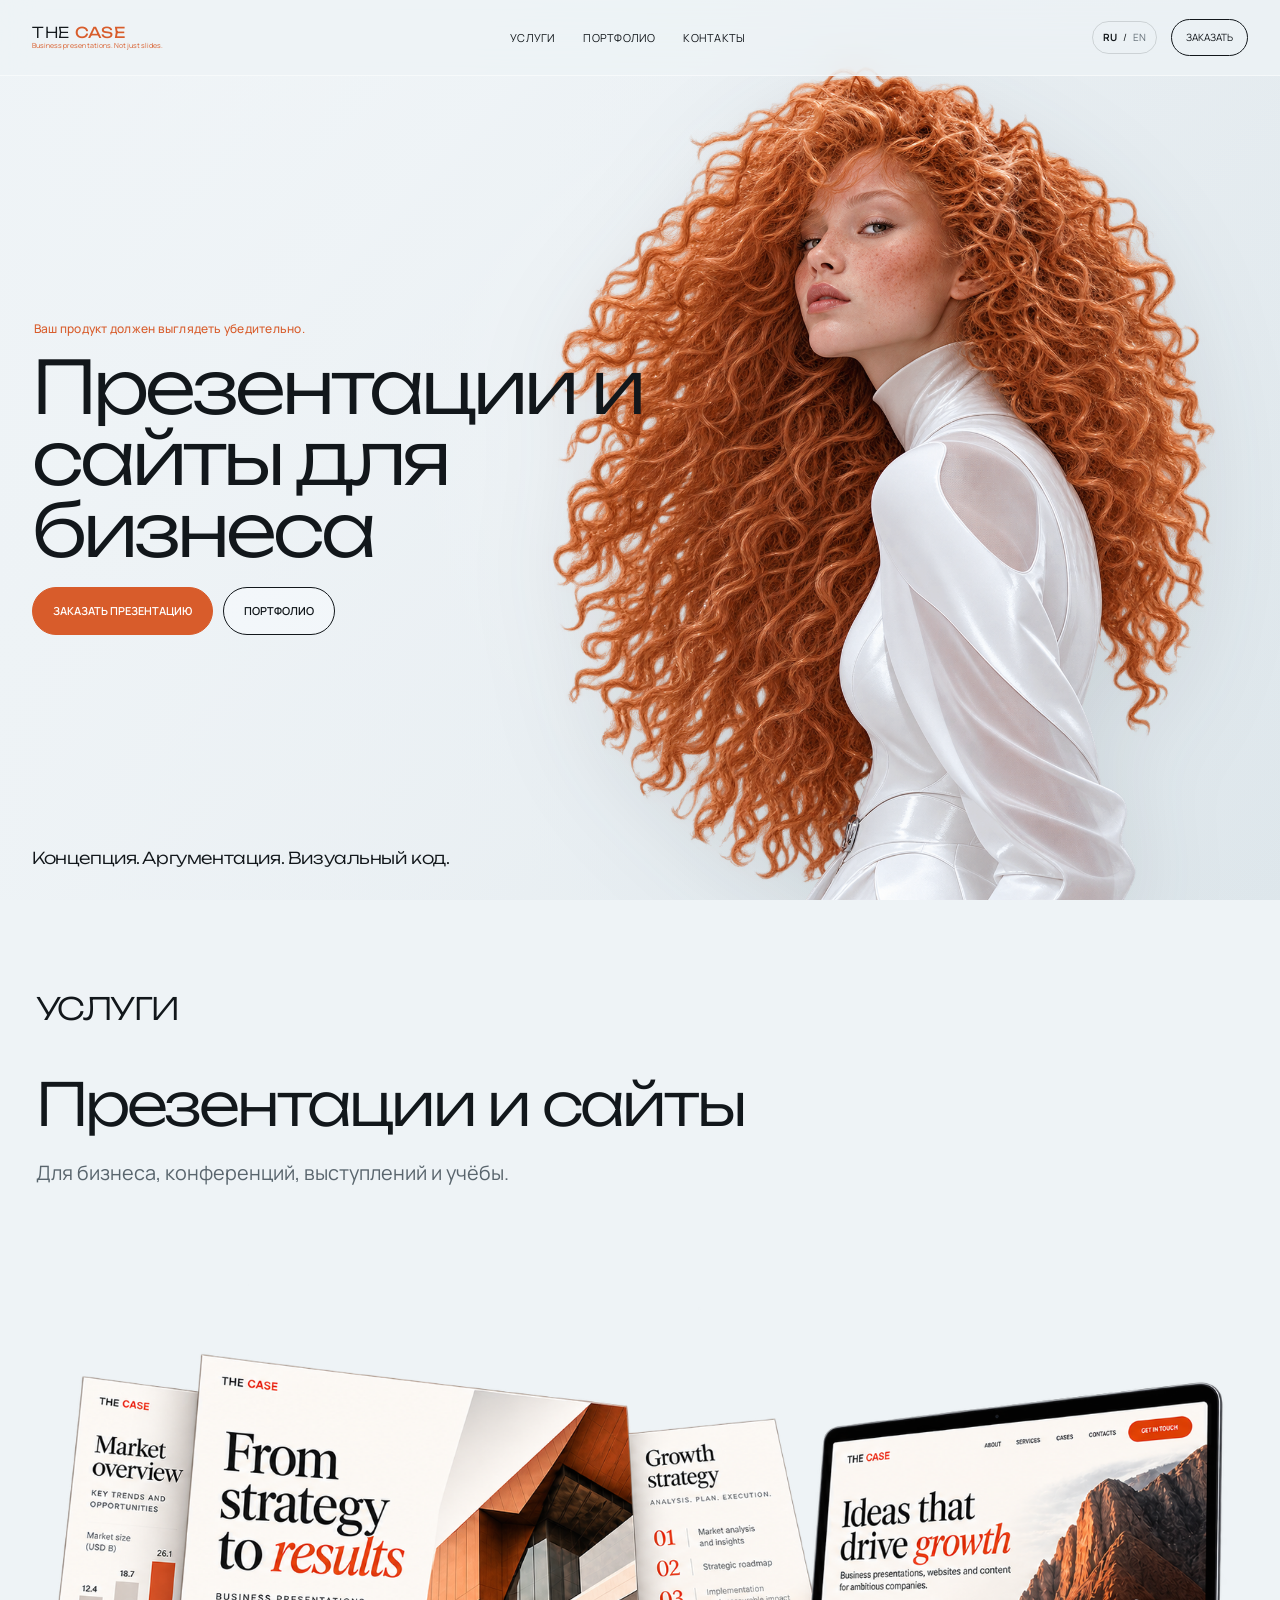
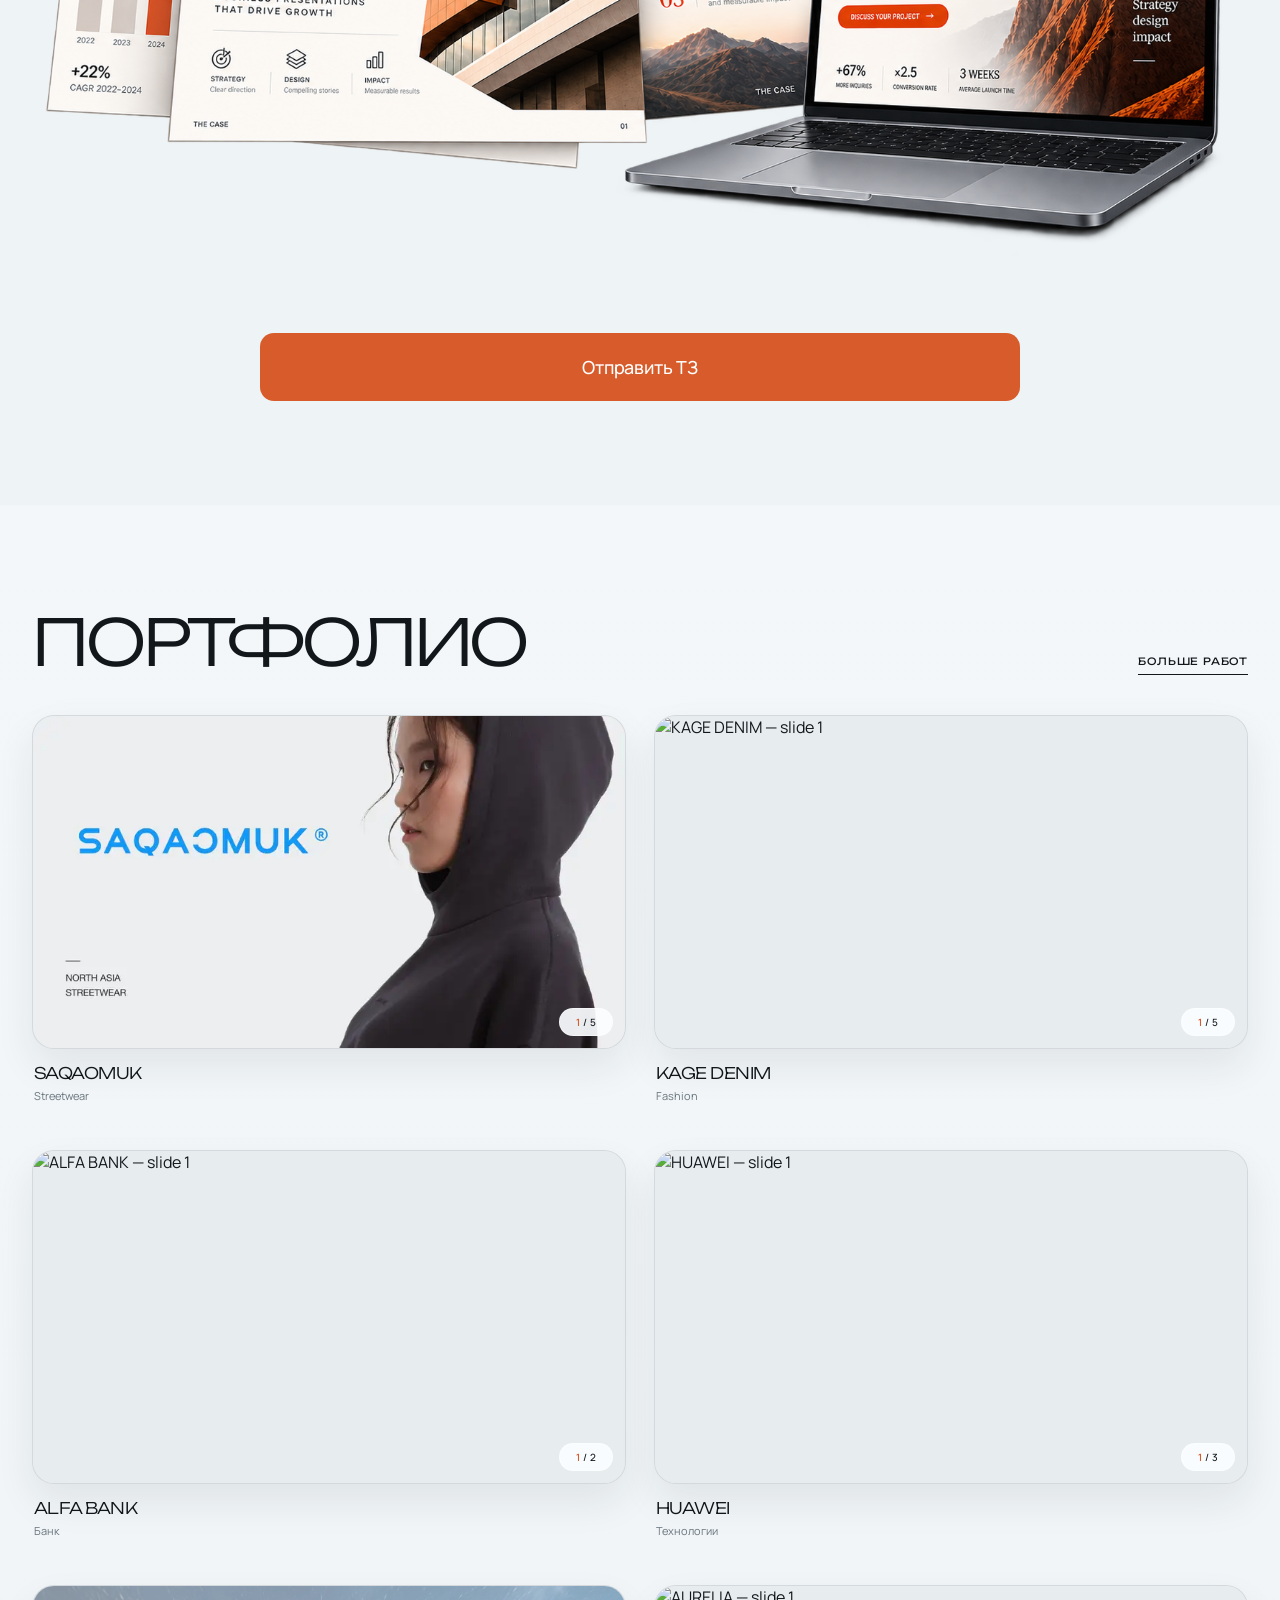
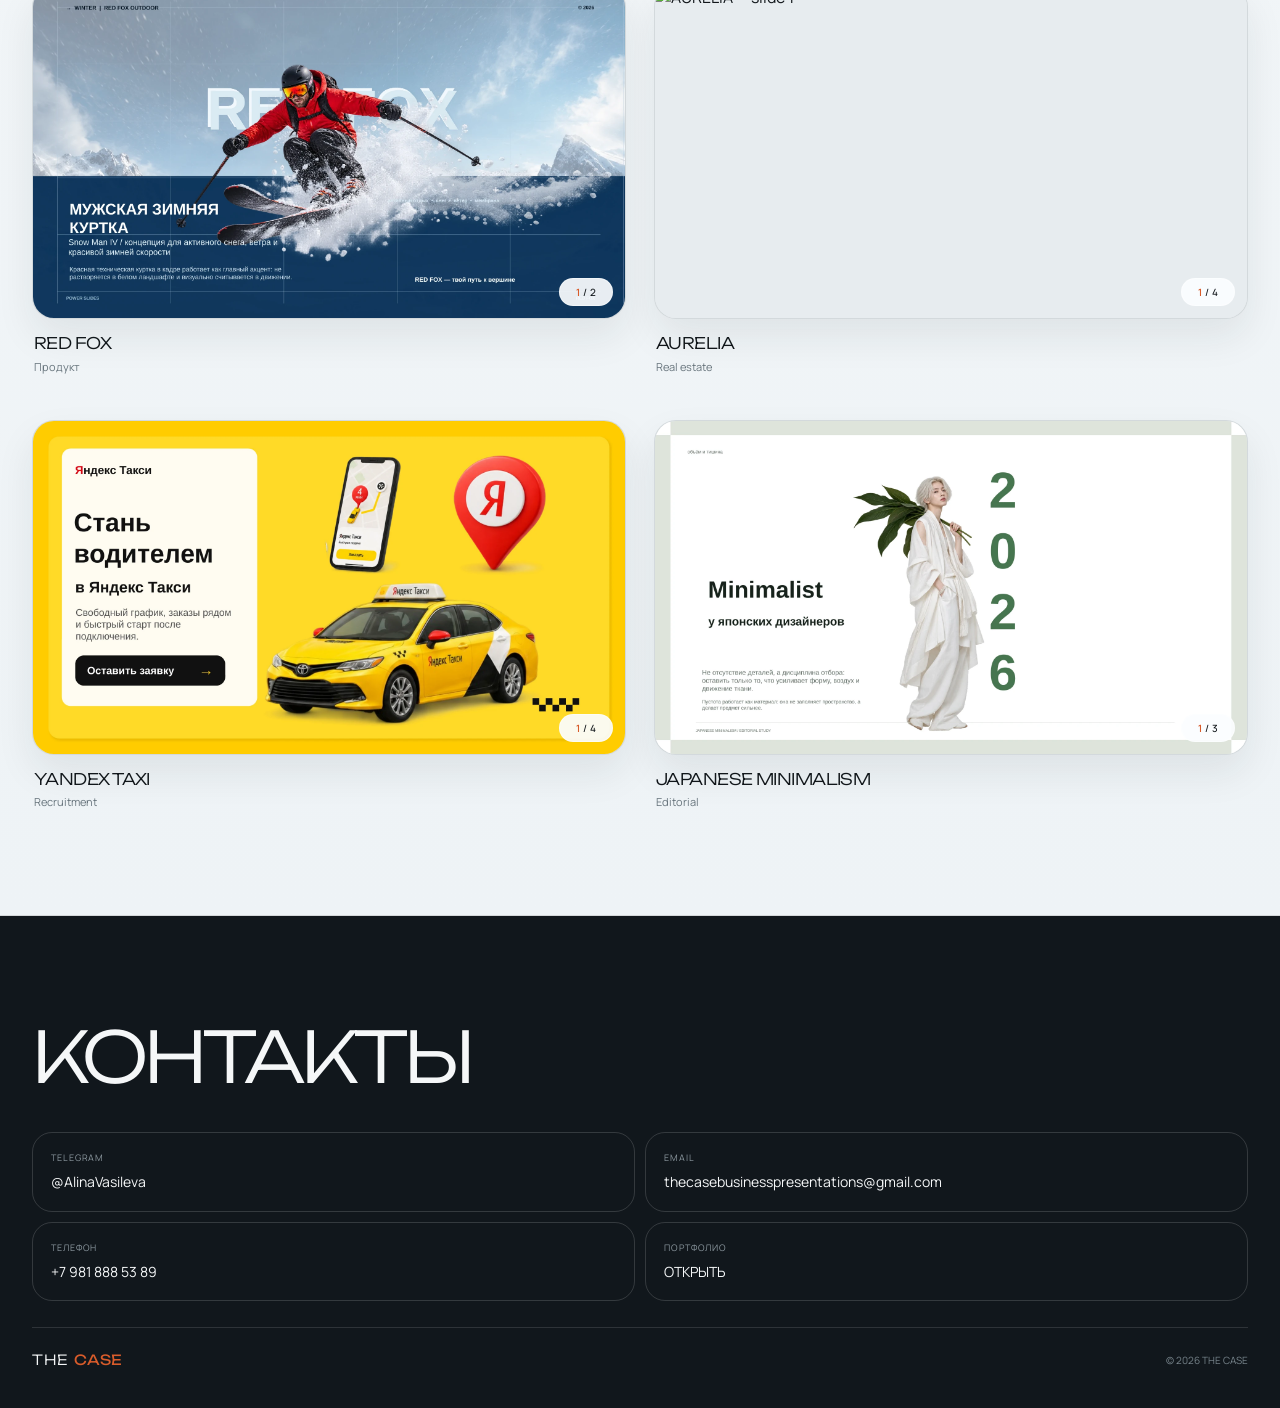
==== index.html @ e234a682 "Remove price from services block" ====
<!DOCTYPE html>

<html lang="ru">
<head>
<meta charset="utf-8"/>
<meta content="width=device-width,initial-scale=1,viewport-fit=cover" name="viewport"/>
<title>THE CASE — презентации для бизнеса</title>
<meta content="THE CASE создаёт бизнес-презентации: структура, текст, визуальная система и готовый PPTX/PDF." name="description"/>
<meta content="#eef3f6" name="theme-color"/>
<meta content="THE CASE" property="og:title"/>
<meta content="Business presentations. Not just slides." property="og:description"/>
<meta content="website" property="og:type"/>
<link href="assets/favicon.svg" rel="icon" type="image/svg+xml"/>
<link href="https://fonts.googleapis.com" rel="preconnect"/>
<link crossorigin="" href="https://fonts.gstatic.com" rel="preconnect"/>
<link href="https://fonts.googleapis.com/css2?family=Manrope:wght@300;400;500;600&amp;family=Unbounded:wght@300;400;500&amp;display=swap" rel="stylesheet"/>
<link href="thecase-v3.css?v=20260904-1" rel="stylesheet"/>
</head>
<body>
<header class="site-head">
<div class="shell head-inner">
<a aria-label="THE CASE" class="brand" href="#top">
<span class="brand-word"><span>THE</span> <b>CASE</b></span>
<span class="brand-tagline">Business presentations. Not just slides.</span>
</a>
<nav aria-label="Main navigation" class="nav">
<a data-en="SERVICES" data-ru="УСЛУГИ" href="#services">УСЛУГИ</a>
<a data-en="PORTFOLIO" data-ru="ПОРТФОЛИО" href="https://drive.google.com/drive/folders/1e7F1UzYrb0wCvmVzVuNK_htp1Kd5JHQf" rel="noopener" target="_blank">ПОРТФОЛИО</a>
<a data-en="CONTACTS" data-ru="КОНТАКТЫ" href="#contact">КОНТАКТЫ</a>
</nav>
<div class="head-actions">
<div aria-label="Language" class="lang-switch" role="group">
<button class="lang-btn is-active" data-lang="ru" type="button">RU</button>
<span>/</span>
<button class="lang-btn" data-lang="en" type="button">EN</button>
</div>
<a class="head-cta" data-en="START" data-ru="ОБСУДИТЬ" href="https://t.me/AlinaVasileva" rel="noopener" target="_blank">ОБСУДИТЬ</a>
</div>
</div>
</header>
<main id="top">
<section class="hero">
<div aria-hidden="true" class="hero-glow"></div>
<img alt="THE CASE" class="hero-character" fetchpriority="high" loading="eager" src="assets/hero-character-hd.png"/>
<div class="shell hero-shell">
<div class="hero-copy">
<h1>
<span class="hero-accent" data-en="Your product should look compelling." data-ru="Ваш продукт должен выглядеть убедительно.">Ваш продукт должен выглядеть убедительно.</span>
<span class="hero-title" data-en="THE CASE" data-ru="Презентации для бизнеса">Презентации для бизнеса</span>
<span class="hero-subtitle" data-en="Business. Not just slides." data-ru="инструмент, который продаёт">инструмент, который продаёт</span>
</h1>
<div class="hero-actions">
<a class="button primary" data-en="START A PROJECT" data-ru="ОБСУДИТЬ ПРОЕКТ" href="https://t.me/AlinaVasileva" rel="noopener" target="_blank">ОБСУДИТЬ ПРОЕКТ</a>
<a class="button ghost" data-en="PORTFOLIO" data-ru="ПОРТФОЛИО" href="https://drive.google.com/drive/folders/1e7F1UzYrb0wCvmVzVuNK_htp1Kd5JHQf" rel="noopener" target="_blank">ПОРТФОЛИО</a>
</div>
</div>
<div aria-label="Approach" class="hero-facts">
<div><strong data-en="STRUCTURE" data-ru="СТРУКТУРА">СТРУКТУРА</strong><small data-en="logic and meaning" data-ru="логика и смысл">логика и смысл</small></div>
<div><strong data-en="DESIGN" data-ru="ДИЗАЙН">ДИЗАЙН</strong><small data-en="visual language" data-ru="визуальный язык">визуальный язык</small></div>
<div><strong data-en="OUTPUT" data-ru="РЕЗУЛЬТАТ">РЕЗУЛЬТАТ</strong><small data-en="PPTX + PDF" data-ru="PPTX + PDF">PPTX + PDF</small></div>
</div>
</div>
</section>
<section class="section services" id="services">
<div class="shell">
<div class="services-master">
<h2 class="services-master-title" data-en="SERVICES" data-ru="УСЛУГИ">УСЛУГИ</h2>
<h3 class="services-master-subhead" data-en="Presentations and websites" data-ru="Презентации и сайты">Презентации и сайты</h3>
<p class="services-master-copy" data-en="For business, conferences, talks and study." data-ru="Для бизнеса, конференций, выступлений и учёбы.">Для бизнеса, конференций, выступлений и учёбы.</p>
<figure class="services-master-visual">
<img src="assets/service-combo-premium-final.png?v=20260910-services-approved" alt="THE CASE — презентации и сайты" loading="eager" decoding="async"/>
</figure>
<a class="services-master-cta" href="#brief-form" role="button" aria-haspopup="dialog" data-en="Send brief" data-ru="Отправить ТЗ">Отправить ТЗ</a>
</div>
</div>
</section>
<section class="section work" id="work">
<div class="shell">
<div class="section-head work-head">
<div>
<h2 data-en="SELECTED WORK" data-ru="ПРИМЕРЫ ПРЕЗЕНТАЦИЙ">ПРИМЕРЫ ПРЕЗЕНТАЦИЙ</h2>
</div>
<a class="portfolio-link" href="https://drive.google.com/drive/folders/1e7F1UzYrb0wCvmVzVuNK_htp1Kd5JHQf" rel="noopener" target="_blank"><span data-en="FULL PORTFOLIO" data-ru="ВСЁ ПОРТФОЛИО">ВСЁ ПОРТФОЛИО</span></a>
</div>
<div class="cases-grid portfolio-eight">
<article class="portfolio-card-pending" data-title="SAQAOMUK" data-order="1"><div class="case-viewport portfolio-light-viewport" aria-label="SAQAOMUK"></div><div class="case-meta"><div><h3>SAQAOMUK</h3><p data-ru="Streetwear" data-en="Streetwear">Streetwear</p></div></div></article>
<article class="portfolio-card-pending" data-title="KAGE DENIM" data-order="2"><div class="case-viewport portfolio-light-viewport" aria-label="KAGE DENIM"></div><div class="case-meta"><div><h3>KAGE DENIM</h3><p data-ru="Fashion" data-en="Fashion">Fashion</p></div></div></article>
<article class="portfolio-card-pending" data-title="ALFA BANK" data-order="3"><div class="case-viewport portfolio-light-viewport" aria-label="ALFA BANK"></div><div class="case-meta"><div><h3>ALFA BANK</h3><p data-ru="Банк" data-en="Banking">Банк</p></div></div></article>
<article class="portfolio-card-pending" data-title="HUAWEI" data-order="4"><div class="case-viewport portfolio-light-viewport" aria-label="HUAWEI"></div><div class="case-meta"><div><h3>HUAWEI</h3><p data-ru="Технологии" data-en="Technology">Технологии</p></div></div></article>
<article class="portfolio-card-pending" data-title="RED FOX" data-order="5"><div class="case-viewport portfolio-light-viewport" aria-label="RED FOX"></div><div class="case-meta"><div><h3>RED FOX</h3><p data-ru="Продукт" data-en="Product">Продукт</p></div></div></article>
<article class="portfolio-card-pending" data-title="AURELIA" data-order="6"><div class="case-viewport portfolio-light-viewport" aria-label="AURELIA"></div><div class="case-meta"><div><h3>AURELIA</h3><p data-ru="Real estate" data-en="Real estate">Real estate</p></div></div></article>
<article class="portfolio-card-pending" data-title="YANDEX TAXI" data-order="7"><div class="case-viewport portfolio-light-viewport" aria-label="YANDEX TAXI"></div><div class="case-meta"><div><h3>YANDEX TAXI</h3><p data-ru="Recruitment" data-en="Recruitment">Recruitment</p></div></div></article>
<article class="portfolio-card-pending" data-title="JAPANESE MINIMALISM" data-order="8"><div class="case-viewport portfolio-light-viewport" aria-label="JAPANESE MINIMALISM"></div><div class="case-meta"><div><h3>JAPANESE MINIMALISM</h3><p data-ru="Editorial" data-en="Editorial">Editorial</p></div></div></article>
</div>
</div>
</section>
</main>
<section class="contact" id="contact">
<div class="shell contact-shell">
<div class="contact-main">
<h2><span data-en="NEED A PRESENTATION?" data-ru="НУЖНА ПРЕЗЕНТАЦИЯ?">НУЖНА ПРЕЗЕНТАЦИЯ?</span><br/><span data-en="LET’S TALK." data-ru="ОБСУДИМ.">ОБСУДИМ.</span></h2>
<p class="contact-copy" data-en="Share the task — I’ll build the structure, copy and visual system around the business goal." data-ru="Расскажите задачу — соберу структуру, текст и визуальную систему под бизнес-цель.">Расскажите задачу — соберу структуру, текст и визуальную систему под бизнес-цель.</p>
<div class="contact-links">
<a href="https://t.me/AlinaVasileva" rel="noopener" target="_blank"><span>TELEGRAM</span><b>@AlinaVasileva</b></a>
<a href="mailto:thecasebusinesspresentations@gmail.com"><span>EMAIL</span><b>thecasebusinesspresentations@gmail.com</b></a>
<a href="tel:+79818885389"><span data-en="PHONE" data-ru="ТЕЛЕФОН">ТЕЛЕФОН</span><b>+7 981 888 53 89</b></a>
<a href="https://drive.google.com/drive/folders/1e7F1UzYrb0wCvmVzVuNK_htp1Kd5JHQf" rel="noopener" target="_blank"><span data-en="PORTFOLIO" data-ru="ПОРТФОЛИО">ПОРТФОЛИО</span><b data-en="OPEN" data-ru="ОТКРЫТЬ">ОТКРЫТЬ</b></a>
</div>
</div>
<div class="footer-row">
<span class="footer-brand"><span>THE</span> <b>CASE</b></span>
<span>© 2026 THE CASE</span>
</div>
</div>
</section>
<script src="aurelia-portfolio.js?v=20260926-saqa-first-kage-five"></script>
<script src="thecase.js?v=20260929-no-price"></script>
</body>
</html>
---- thecase-v3.css ----
:root{
  --ice:#eef3f6;--white:#fbfdff;--ink:#12171b;--muted:#657079;--line:rgba(18,23,27,.14);
  --orange:#d85c2b;--graphite:#11171c;--u:'Unbounded',Arial,sans-serif;--m:'Manrope',Arial,sans-serif;
}
*{box-sizing:border-box}
html{scroll-behavior:smooth;scroll-padding-top:84px}
body{margin:0;overflow-x:clip;background:var(--ice);color:var(--ink);font-family:var(--m);line-height:1.45}
a{color:inherit;text-decoration:none}button{font:inherit}img{display:block;max-width:100%}
.shell{width:min(1320px,calc(100% - 64px));margin:auto}
.site-head{height:76px;position:fixed;z-index:100;top:0;left:0;right:0;background:rgba(238,243,246,.72);border-bottom:1px solid rgba(255,255,255,.48);backdrop-filter:blur(18px)}
.head-inner{height:100%;display:flex;align-items:center;justify-content:space-between;gap:26px}
.brand{display:flex;align-items:center;gap:12px;min-width:max-content}.brand-mark{width:42px;height:42px}.brand-word{font-family:var(--u);font-size:13px;font-weight:300;letter-spacing:.045em}.brand-word b{color:var(--orange);font-weight:400}
.nav{display:flex;gap:28px;align-items:center;font-size:11px;letter-spacing:.02em}.nav a{position:relative}.nav a:after{content:"";position:absolute;left:0;right:100%;bottom:-5px;height:1px;background:var(--orange);transition:right .18s ease}.nav a:hover:after{right:0}
.head-actions{display:flex;align-items:center;gap:14px}.lang-switch{display:flex;align-items:center;gap:6px;border:1px solid var(--line);border-radius:999px;padding:8px 10px;font-size:10px}.lang-btn{border:0;background:none;padding:0;color:var(--muted);cursor:pointer}.lang-btn.is-active{color:var(--ink);font-weight:700}.head-cta{font-size:10px;border:1px solid var(--ink);border-radius:999px;padding:10px 14px}
.hero{height:100svh;min-height:820px;position:relative;overflow:hidden;background:linear-gradient(135deg,#f8fbfd 0%,#e8eef2 45%,#dde6eb 100%)}
.hero:after{content:"";position:absolute;z-index:1;inset:0;background:linear-gradient(90deg,rgba(238,243,246,.92) 0%,rgba(238,243,246,.50) 41%,rgba(238,243,246,.03) 72%)}
.hero-glow{position:absolute;z-index:1;width:760px;height:760px;border-radius:50%;right:9vw;top:9vh;background:radial-gradient(circle,rgba(255,255,255,.72),rgba(255,255,255,0) 68%)}
.hero-character{position:absolute;z-index:2;right:5vw;bottom:0;height:min(93vh,950px);width:auto;max-width:none;object-fit:contain;object-position:right bottom;filter:drop-shadow(0 28px 50px rgba(32,44,52,.12));pointer-events:none}
.hero-shell{height:100%;position:relative;z-index:4;display:flex;align-items:center}
.hero-copy{width:min(720px,54vw);padding-top:56px}.eyebrow,.section-kicker{font-family:var(--u);font-size:9px;letter-spacing:.20em;text-transform:uppercase;color:#53616a;margin:0 0 22px}
.hero h1{margin:0;display:flex;flex-direction:column;align-items:flex-start}.hero-title{font-family:var(--u);font-size:clamp(64px,8vw,118px);font-weight:300;letter-spacing:-.065em;line-height:.94}.hero-subtitle{margin-top:24px;font-family:var(--u);font-size:clamp(21px,2.5vw,36px);font-weight:300;letter-spacing:-.04em;line-height:1.12}.hero-accent{margin-top:8px;color:var(--orange);font-size:17px;letter-spacing:.01em}
.hero-lead{max-width:500px;margin:25px 0 0;color:#3c4851;font-size:16px}.hero-actions{display:flex;gap:10px;margin-top:31px}.button{min-height:48px;border-radius:999px;border:1px solid var(--ink);padding:0 20px;display:inline-flex;align-items:center;justify-content:center;font-size:11px;font-weight:600}.button.primary{background:var(--orange);border-color:var(--orange);color:white}.button.ghost{background:rgba(251,253,255,.42)}
.hero-facts{position:absolute;left:0;bottom:28px;display:grid;grid-template-columns:repeat(3,190px);border-top:1px solid var(--line);padding-top:15px}.hero-facts div{padding-right:22px;margin-right:22px;border-right:1px solid var(--line)}.hero-facts div:last-child{border:0}.hero-facts strong{font-family:var(--u);font-size:10px;font-weight:400}.hero-facts small{display:block;margin-top:4px;color:var(--muted);font-size:10px}
.section{padding:105px 0;border-bottom:1px solid var(--line)}.section-head{display:flex;justify-content:space-between;align-items:end;gap:40px;margin-bottom:44px}.section-head h2{font-family:var(--u);font-size:clamp(39px,5vw,70px);font-weight:300;line-height:1.02;letter-spacing:-.05em;margin:0;text-transform:uppercase}.section-note{width:min(400px,34vw);margin:0 0 8px;color:var(--muted);font-size:13px}
.services{background:linear-gradient(180deg,#eef3f6,#edf2f5)}.services-stage{position:relative;min-height:650px;display:flex;align-items:center;justify-content:flex-end;isolation:isolate;padding:24px 0 40px}.services-art{position:absolute;width:520px;max-width:none;left:-110px;bottom:-20px;pointer-events:none;user-select:none;filter:saturate(1.05) contrast(1.02)}.services-art-base{z-index:1}.services-art-hand{z-index:6;clip-path:polygon(67% 0,100% 0,100% 100%,58% 100%,58% 47%,63% 35%)}.services-panel{width:min(1080px,83%);min-height:520px;position:relative;z-index:3;display:grid;grid-template-columns:1fr 1fr;background:linear-gradient(145deg,rgba(251,253,255,.995),rgba(239,244,247,.985));border:1px solid rgba(18,23,27,.12);border-radius:42px;box-shadow:0 28px 65px rgba(32,44,52,.10),inset 0 1px 0 rgba(255,255,255,.95);overflow:visible}.services-panel:before{content:"";position:absolute;right:-100px;top:-165px;width:340px;height:340px;border:1px solid rgba(216,92,43,.62);border-radius:50%;pointer-events:none}.services-panel:after{content:"";position:absolute;right:29px;bottom:29px;width:58px;height:58px;border:1px solid var(--orange);transform:rotate(45deg);border-radius:50% 0 50% 0;opacity:.72}.service-offer{position:relative;z-index:5;padding:56px 46px 46px 64px;display:flex;flex-direction:column;min-width:0}.service-offer:first-of-type{padding-left:126px}.service-offer+.service-offer{border-left:1px solid var(--line)}.service-icon{width:62px;height:62px;border-radius:50%;display:grid;place-items:center;background:#fbfdff;border:1px solid rgba(18,23,27,.08);box-shadow:0 8px 22px rgba(32,44,52,.08)}.service-icon svg{width:31px;height:31px;fill:none;stroke:var(--orange);stroke-width:1.6}.service-offer h3{font-family:var(--u);font-size:clamp(29px,3vw,41px);font-weight:300;letter-spacing:-.045em;margin:34px 0 12px}.service-desc{font-size:18px;color:#4c5961;margin:0}.service-pills{display:flex;gap:10px;flex-wrap:wrap;margin-top:30px}.service-pill{display:inline-flex;align-items:center;min-height:42px;padding:0 15px;border-radius:999px;background:rgba(216,92,43,.07);border:1px solid rgba(216,92,43,.17);color:#d04f20;font-size:12px}.service-result{margin-top:32px;padding-top:21px;border-top:1px solid var(--line)}.service-result small{display:block;color:var(--muted);font-size:10px;text-transform:uppercase;letter-spacing:.08em;margin-bottom:7px}.service-result b{display:block;max-width:320px;font-size:17px;font-weight:500;line-height:1.35}.service-result em{font-style:normal;color:var(--orange)}.service-pills-bottom{margin-top:24px}
.work{background:#f6f8f9}.work-head{margin-bottom:50px}.portfolio-link{font-family:var(--u);font-size:10px;letter-spacing:.08em;border-bottom:1px solid currentColor;padding-bottom:5px}.cases-grid{display:grid;grid-template-columns:repeat(12,1fr);gap:30px 22px}.case-card{min-width:0}.case-large{grid-column:span 7}.case-medium{grid-column:span 5}.case-card:nth-child(3){grid-column:span 5}.case-card:nth-child(4){grid-column:span 5}.case-card:nth-child(5){grid-column:span 7}.case-card:nth-child(6){grid-column:span 5}.case-viewport{position:relative;aspect-ratio:16/9;overflow:hidden;border-radius:26px;background:#dfe5e8;border:1px solid rgba(18,23,27,.09);box-shadow:0 16px 38px rgba(32,44,52,.08)}.case-viewport iframe{width:100%;height:100%;border:0;display:block;background:#111}.case-meta{display:flex;justify-content:space-between;align-items:flex-start;padding:15px 4px 2px}.case-meta h3{font-family:var(--u);font-weight:300;font-size:16px;letter-spacing:-.025em;margin:0}.case-meta p{margin:5px 0 0;color:var(--muted);font-size:11px}.case-meta>span{font-family:var(--u);font-size:9px;color:#8a949a}
.contact{background:var(--graphite);color:#f5f7f8;padding:105px 0 38px}.contact-shell{display:grid;grid-template-columns:minmax(0,1fr) 320px;gap:70px;align-items:end}.contact-kicker{color:#9aa5ac}.contact h2{white-space:pre-line;font-family:var(--u);font-size:clamp(42px,5.5vw,76px);font-weight:300;line-height:1.02;letter-spacing:-.055em;margin:0}.contact-copy{color:#aab3b9;font-size:15px;max-width:600px;margin:25px 0 0}.contact-links{display:grid;grid-template-columns:repeat(2,minmax(0,1fr));gap:10px;margin-top:40px}.contact-links a{border:1px solid rgba(255,255,255,.15);border-radius:20px;padding:18px}.contact-links span{display:block;color:#8c989f;font-size:9px;letter-spacing:.10em;margin-bottom:8px}.contact-links b{display:block;font-weight:400;font-size:14px;overflow-wrap:anywhere}.web-proof{display:flex;flex-direction:column;align-items:center;gap:15px}.phone-frame{width:280px;height:535px;border-radius:42px;padding:11px;background:#07090a;border:1px solid rgba(255,255,255,.18);box-shadow:0 28px 58px rgba(0,0,0,.28);position:relative}.phone-frame:before{content:"";position:absolute;inset:5px;border:1px solid rgba(255,255,255,.08);border-radius:36px;pointer-events:none}.phone-speaker{position:absolute;z-index:2;top:16px;left:50%;transform:translateX(-50%);width:72px;height:6px;border-radius:999px;background:#1f262a}.phone-frame iframe{width:100%;height:100%;border:0;border-radius:32px;background:#fff}.web-proof-copy{text-align:center}.web-proof-copy strong{display:block;font-family:var(--u);font-size:11px;font-weight:300}.web-proof-copy span{display:block;color:#8c989f;font-size:10px;margin-top:5px}.footer-row{grid-column:1/-1;border-top:1px solid rgba(255,255,255,.12);padding-top:22px;margin-top:26px;display:flex;align-items:center;justify-content:space-between;color:#77848b;font-size:10px}.footer-logo{width:170px;height:auto}
@media(min-width:981px) and (max-width:1180px){.nav{gap:18px}.head-cta{display:none}.services-panel{width:86%}.services-art{left:-145px}.service-offer:first-of-type{padding-left:100px}.case-meta h3{font-size:14px}}
@media(min-width:641px) and (max-width:980px){.shell{width:min(100% - 36px,1320px)}.nav{display:none}.hero{min-height:800px}.hero-copy{width:57vw}.hero-title{font-size:clamp(54px,8vw,78px)}.hero-subtitle{font-size:clamp(20px,3vw,28px)}.hero-character{height:min(83vh,800px);right:-8vw}.hero-facts{grid-template-columns:repeat(3,1fr);width:54vw}.services-panel{width:88%}.services-art{width:440px;left:-170px}.service-offer{padding:45px 30px}.service-offer:first-of-type{padding-left:72px}.case-large,.case-medium,.case-card:nth-child(3),.case-card:nth-child(4),.case-card:nth-child(5),.case-card:nth-child(6){grid-column:span 6}.contact-shell{grid-template-columns:1fr 280px;gap:38px}.phone-frame{width:245px;height:470px}}
@media(max-width:640px){
  html{scroll-padding-top:66px}.shell{width:auto;margin-left:14px;margin-right:14px}.site-head{height:64px}.brand{gap:8px}.brand-mark{width:34px;height:34px}.brand-word{font-size:10px}.nav,.head-cta{display:none}.head-actions{margin-left:auto}.lang-switch{padding:7px 9px}
  .hero{height:max(760px,100svh);min-height:760px}.hero:after{background:linear-gradient(180deg,rgba(238,243,246,.94) 0%,rgba(238,243,246,.50) 38%,rgba(238,243,246,.08) 72%,rgba(238,243,246,0) 86%)}.hero-character{height:auto;width:111vw;right:-31vw;bottom:0}.hero-shell{align-items:flex-start}.hero-copy{width:64vw;padding-top:112px}.eyebrow{font-size:7px;line-height:1.3;letter-spacing:.14em;margin-bottom:15px}.hero-title{font-size:clamp(48px,14vw,60px);line-height:.92}.hero-subtitle{font-size:clamp(17px,5.5vw,22px);margin-top:17px;line-height:1.1}.hero-accent{font-size:10px;margin-top:7px;max-width:55vw}.hero-lead{font-size:11px;line-height:1.45;max-width:56vw;margin-top:16px}.hero-actions{display:grid;gap:8px;width:54vw;margin-top:18px}.button{min-height:40px;font-size:9px;padding:0 9px}.button.ghost{display:none}.hero-facts{left:0;bottom:13px;width:61vw;grid-template-columns:repeat(3,minmax(0,1fr));padding-top:9px}.hero-facts div{padding:0 6px;margin:0;text-align:center}.hero-facts strong{font-size:6.5px;white-space:nowrap}.hero-facts small{display:none}
  .section{padding:72px 0}.section-head{display:block;margin-bottom:29px}.section-head h2{font-size:34px;line-height:1.04}.section-note{width:auto;margin-top:14px;font-size:12px}.section-kicker{font-size:7px;margin-bottom:12px}.services-stage{min-height:0;display:block;padding:18px 0 10px}.services-art{width:310px;left:-126px;bottom:22px}.services-art-base{z-index:1}.services-art-hand{z-index:7;clip-path:polygon(67% 0,100% 0,100% 100%,56% 100%,56% 47%,62% 35%)}.services-panel{width:100%;min-height:0;display:block;border-radius:28px;overflow:visible}.services-panel:before{width:220px;height:220px;right:-105px;top:-110px}.services-panel:after{width:42px;height:42px;right:20px;bottom:20px}.service-offer{padding:34px 22px 32px 68px;min-height:0}.service-offer:first-of-type{padding-left:68px;min-height:420px}.service-offer+.service-offer{border-left:0;border-top:1px solid var(--line);padding-left:22px}.service-icon{width:50px;height:50px}.service-icon svg{width:26px;height:26px}.service-offer h3{font-size:26px;margin:24px 0 10px}.service-desc{font-size:15px}.service-pills{gap:8px;margin-top:23px}.service-pill{font-size:10px;min-height:37px;padding:0 11px}.service-result{margin-top:25px;padding-top:18px}.service-result b{font-size:15px}.service-pills-bottom{margin-top:20px}
  .work-head{margin-bottom:31px}.portfolio-link{display:inline-block;margin-top:18px}.cases-grid{display:block}.case-card{margin-bottom:29px}.case-viewport{border-radius:20px}.case-meta{padding:12px 2px 0}.case-meta h3{font-size:13px}.case-meta p{font-size:10px}.case-meta>span{font-size:8px}
  .contact{padding:74px 0 30px}.contact-shell{display:block}.contact h2{font-size:36px}.contact-copy{font-size:13px}.contact-links{grid-template-columns:1fr;margin-top:29px}.contact-links a{padding:16px}.web-proof{margin-top:46px}.phone-frame{width:min(72vw,280px);height:min(137vw,535px)}.footer-row{margin-top:46px}.footer-logo{width:135px}
}
@media(max-width:390px){.hero-copy{width:66vw;padding-top:104px}.hero-title{font-size:46px}.hero-character{width:114vw;right:-33vw}.service-offer:first-of-type{padding-left:62px}.services-art{width:295px;left:-121px;bottom:25px}.section-head h2{font-size:31px}.contact h2{font-size:33px}}
@media(max-width:360px){.hero-title{font-size:43px}.hero-subtitle{font-size:16px}.hero-actions{width:56vw}.section-head h2{font-size:29px}.service-offer:first-of-type{padding-left:58px}.services-art{width:282px;left:-117px;bottom:26px}.contact h2{font-size:31px}}
@media(prefers-reduced-motion:reduce){html{scroll-behavior:auto}}

/* THE CASE v3 — text-only identity, laptop proof, overflow-safe responsive pass */
html,body{width:100%;max-width:100%;overflow-x:clip}
body{position:relative}
.site-head,.hero,.services,.work,.contact{max-width:100%;overflow-x:clip}
.head-inner,.hero-shell,.services-stage,.services-panel,.cases-grid,.case-card,.case-viewport,.contact-shell,.contact-main,.web-proof{min-width:0;max-width:100%}
.brand{display:flex;flex-direction:column;align-items:flex-start;justify-content:center;gap:2px;min-width:0;line-height:1}
.brand-mark{display:none!important}
.brand-word{font-family:var(--u);font-size:15px;font-weight:300;letter-spacing:.045em;white-space:nowrap}
.brand-word span{color:var(--ink);font-weight:300}
.brand-word b{color:var(--orange);font-weight:400}
.brand-tagline{display:block;font-size:7px;line-height:1.15;letter-spacing:.005em;color:var(--orange);white-space:nowrap}
.footer-brand{font-family:var(--u);font-size:14px;font-weight:300;letter-spacing:.045em;color:#f5f7f8}.footer-brand b{color:var(--orange);font-weight:400}
.hero .eyebrow{max-width:620px;letter-spacing:.16em}
.case-meta>span{display:none!important}
.contact-shell{grid-template-columns:minmax(0,1fr) minmax(420px,520px);gap:58px;align-items:end}
.web-proof{display:flex;align-items:center;justify-content:center;width:100%;max-width:520px;margin-left:auto}
.laptop{width:min(100%,520px);max-width:100%;position:relative;padding-bottom:19px}
.laptop-screen{position:relative;width:100%;aspect-ratio:16/10;background:#06090b;border:1px solid rgba(255,255,255,.18);border-radius:18px 18px 12px 12px;padding:10px;box-shadow:0 30px 62px rgba(0,0,0,.34);overflow:hidden}
.laptop-screen:before{content:"";position:absolute;z-index:3;top:4px;left:50%;width:5px;height:5px;border-radius:50%;background:#343b40;transform:translateX(-50%);pointer-events:none}
.laptop-screen iframe{display:block;width:100%;height:100%;max-width:100%;border:0;border-radius:10px;background:#fff;overflow:auto}
.laptop-base{position:absolute;left:0;right:0;bottom:5px;width:100%;height:17px;margin:auto;border-radius:2px 2px 13px 13px;background:linear-gradient(180deg,#d9dde0 0%,#747c82 28%,#1e2529 100%);box-shadow:0 12px 22px rgba(0,0,0,.24)}
.laptop-base:after{content:"";position:absolute;left:37%;right:37%;top:0;height:4px;border-radius:0 0 7px 7px;background:#aeb5b9}
.web-proof-copy,.phone-frame,.phone-speaker{display:none!important}
.hero{overflow:hidden}.services{overflow:hidden}.services-stage{max-width:100%}.services-panel{max-width:100%}.work{overflow:hidden}.case-viewport{width:100%;max-width:100%;touch-action:pan-y;overscroll-behavior-x:contain}.case-viewport iframe{width:100%;max-width:100%;height:100%}.contact{overflow:hidden}
@media(min-width:981px) and (max-width:1180px){.contact-shell{grid-template-columns:minmax(0,1fr) minmax(360px,440px);gap:38px}.web-proof{max-width:440px}}
@media(min-width:641px) and (max-width:980px){.contact-shell{grid-template-columns:minmax(0,1fr) minmax(300px,360px);gap:30px}.web-proof{max-width:360px}.brand-word{font-size:13px}.brand-tagline{font-size:6.5px}}
@media(max-width:640px){html,body{width:100%;max-width:100%;overflow-x:clip}.shell{width:calc(100% - 28px)!important;max-width:calc(100% - 28px)!important;margin-left:auto!important;margin-right:auto!important}.site-head{width:100%;max-width:100%;overflow:hidden}.head-inner{width:100%;max-width:100%;gap:10px}.brand{max-width:190px;flex:0 1 auto;overflow:hidden}.brand-word{font-size:10px}.brand-tagline{font-size:5.8px;max-width:180px;overflow:hidden;text-overflow:ellipsis}.head-actions{flex:0 0 auto;margin-left:auto;min-width:0}.lang-switch{white-space:nowrap}.hero,.services,.work,.contact{width:100%;max-width:100%;overflow-x:clip}.hero-shell,.services-stage,.services-panel,.cases-grid,.case-card,.case-viewport,.contact-shell,.contact-main,.web-proof,.laptop{width:100%;max-width:100%;min-width:0}.hero-character{max-width:none}.hero .eyebrow{max-width:60vw;overflow-wrap:anywhere}.services-stage{overflow:visible}.services-art{max-width:none}.cases-grid{overflow:visible}.case-card{overflow:hidden}.case-viewport{overflow:hidden;touch-action:pan-y;overscroll-behavior-x:contain}.case-viewport iframe{display:block;width:100%;max-width:100%;height:100%;border:0}.contact-shell{display:block!important;width:100%;max-width:100%}.contact-links{width:100%;max-width:100%}.contact-links a{min-width:0;max-width:100%}.web-proof{width:100%;max-width:420px;margin:44px auto 0}.laptop{width:min(100%,420px);max-width:100%;padding-bottom:15px}.laptop-screen{width:100%;max-width:100%;padding:7px;border-radius:13px 13px 9px 9px}.laptop-screen iframe{width:100%;max-width:100%;border-radius:7px}.laptop-base{width:100%;height:13px;bottom:4px}.footer-row{width:100%;max-width:100%}}
@media(max-width:390px){.brand{max-width:162px}.brand-tagline{font-size:5.2px;max-width:155px}.lang-switch{font-size:9px;padding:6px 8px}}
@media(max-width:360px){.brand{max-width:150px}.brand-tagline{font-size:4.9px;max-width:145px}.lang-switch{font-size:8.5px;padding:6px 7px}}


/* Website proof removed: contacts are full-width */
.contact-shell{display:block!important}
.contact-main{width:100%;max-width:100%}
.web-proof,.laptop,.laptop-screen,.laptop-base{display:none!important}


/* APPROVED SERVICES STATIC FALLBACK 2026-09-10 */
#services.services{background:#eef3f6!important;background-image:none!important;border:0!important;padding:94px 0 104px!important}
#services>.shell{width:min(1380px,calc(100% - 72px))!important}
#services .services-master{width:100%!important;margin:0!important;padding:0!important}
#services .services-master-title{margin:0 0 48px!important;font-family:var(--u)!important;font-size:clamp(26px,2.4vw,34px)!important;font-weight:300!important;line-height:1!important;letter-spacing:-.05em!important;text-transform:uppercase!important;color:#12171b!important}
#services .services-master-subhead{margin:0!important;max-width:1120px!important;font-family:var(--u)!important;font-size:clamp(38px,4.6vw,66px)!important;font-weight:300!important;line-height:1.04!important;letter-spacing:-.055em!important;color:#12171b!important}
#services .services-master-copy{margin:24px 0 0!important;max-width:920px!important;font-family:var(--m)!important;font-size:clamp(17px,1.55vw,22px)!important;line-height:1.48!important;color:#59656d!important}
#services .services-master-price{margin:10px 0 0!important;font-family:var(--m)!important;font-size:clamp(12px,1vw,14px)!important;line-height:1.4!important;font-weight:500!important;color:#d85c2b!important}
#services .services-master-visual{display:block!important;width:100%!important;height:auto!important;min-height:0!important;margin:36px 0 0!important;padding:0!important;background:transparent!important;border:0!important;border-radius:0!important;box-shadow:none!important;overflow:visible!important}
#services .services-master-visual img{display:block!important;visibility:visible!important;opacity:1!important;width:min(1200px,100%)!important;max-width:100%!important;height:auto!important;max-height:none!important;margin:0 auto!important;padding:0!important;object-fit:contain!important;object-position:center center!important;background:transparent!important;border:0!important;box-shadow:none!important;transform:none!important}
#services .services-master-cta{display:flex!important;align-items:center!important;justify-content:center!important;width:min(760px,100%)!important;min-height:68px!important;margin:34px auto 0!important;padding:0 28px!important;border:0!important;border-radius:14px!important;background:#d85c2b!important;color:#fff!important;font-family:var(--m)!important;font-size:18px!important;font-weight:500!important;text-decoration:none!important;box-shadow:none!important}
@media(max-width:640px){#services.services{padding:56px 0 66px!important}#services>.shell{width:auto!important;margin-left:24px!important;margin-right:24px!important}#services .services-master-title{margin-bottom:30px!important;font-size:clamp(24px,7vw,30px)!important}#services .services-master-subhead{font-size:clamp(29px,8.8vw,39px)!important;line-height:1.06!important}#services .services-master-copy{margin-top:20px!important;font-size:16px!important}#services .services-master-visual{width:calc(100% + 16px)!important;margin:28px -8px 0!important}#services .services-master-visual img{width:100%!important;max-width:none!important;height:auto!important;object-fit:contain!important}#services .services-master-cta{width:100%!important;min-height:60px!important;margin-top:26px!important;border-radius:12px!important;font-size:17px!important}}
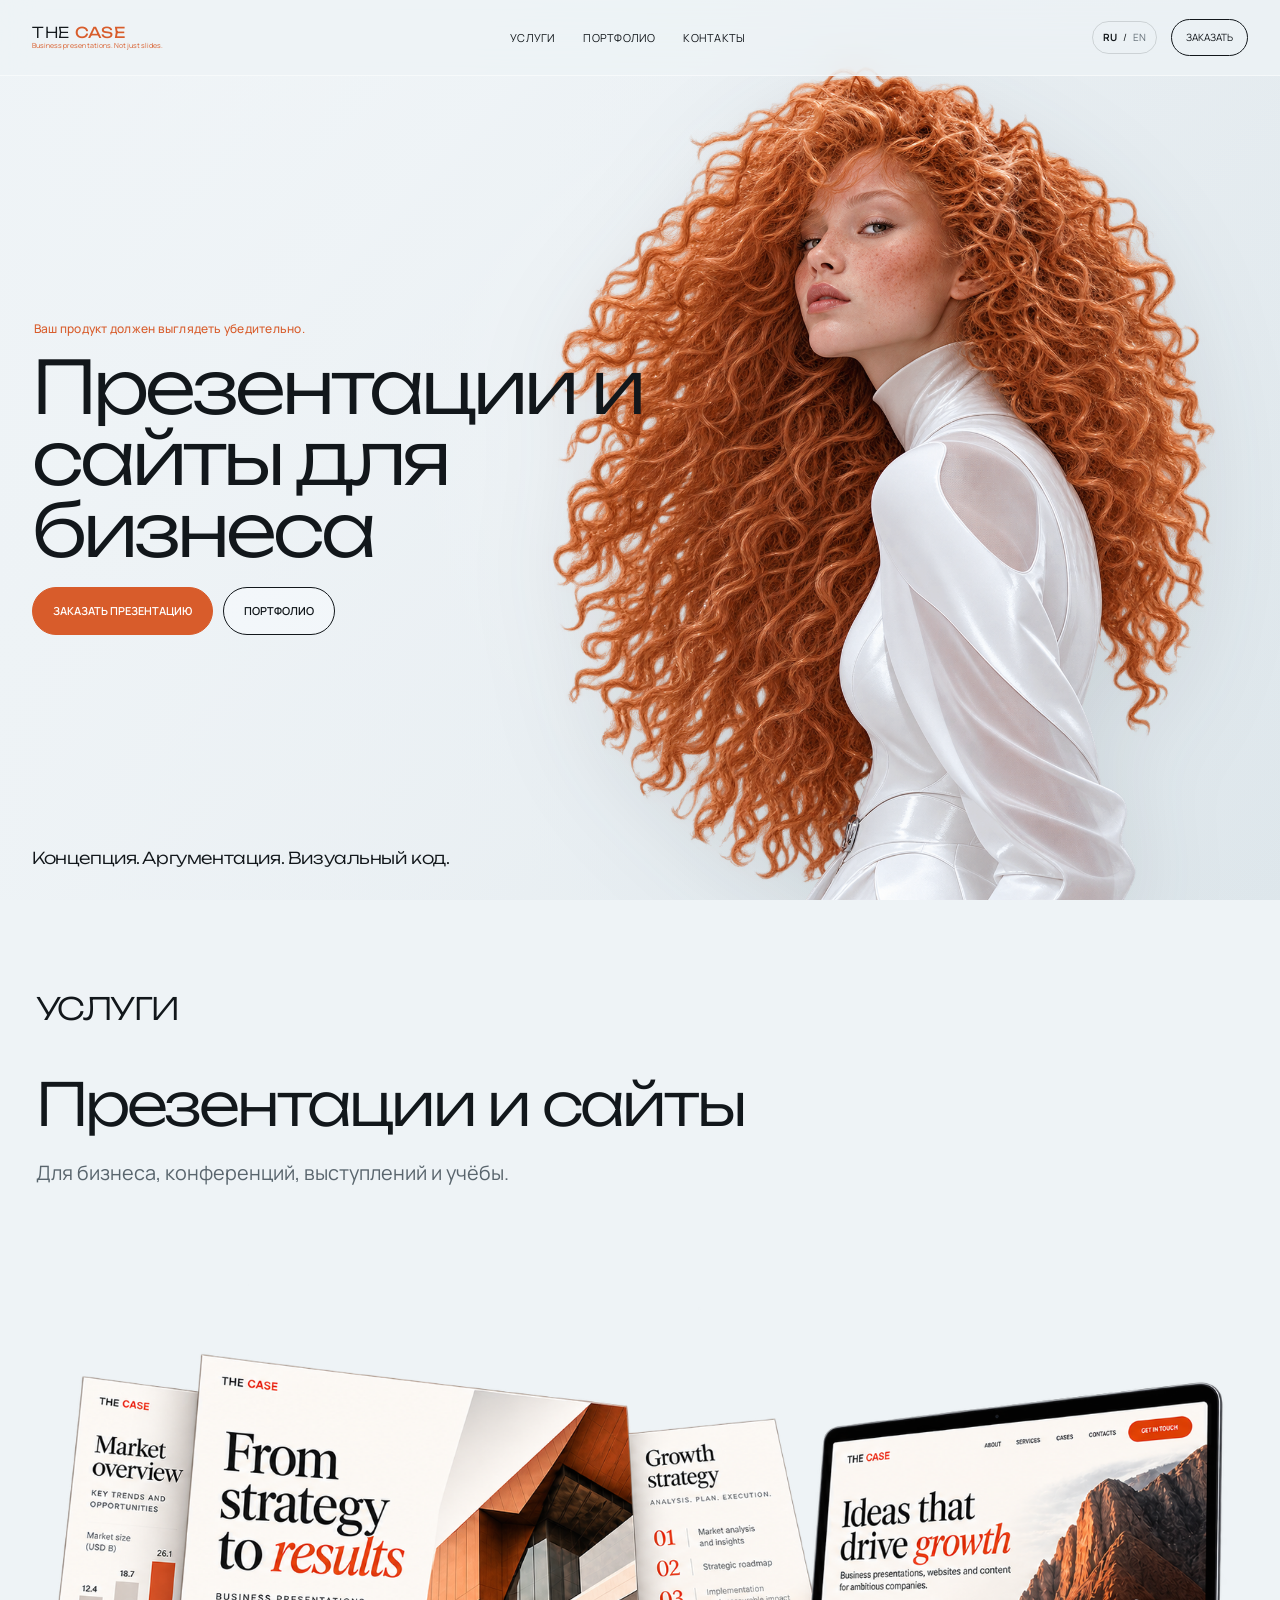
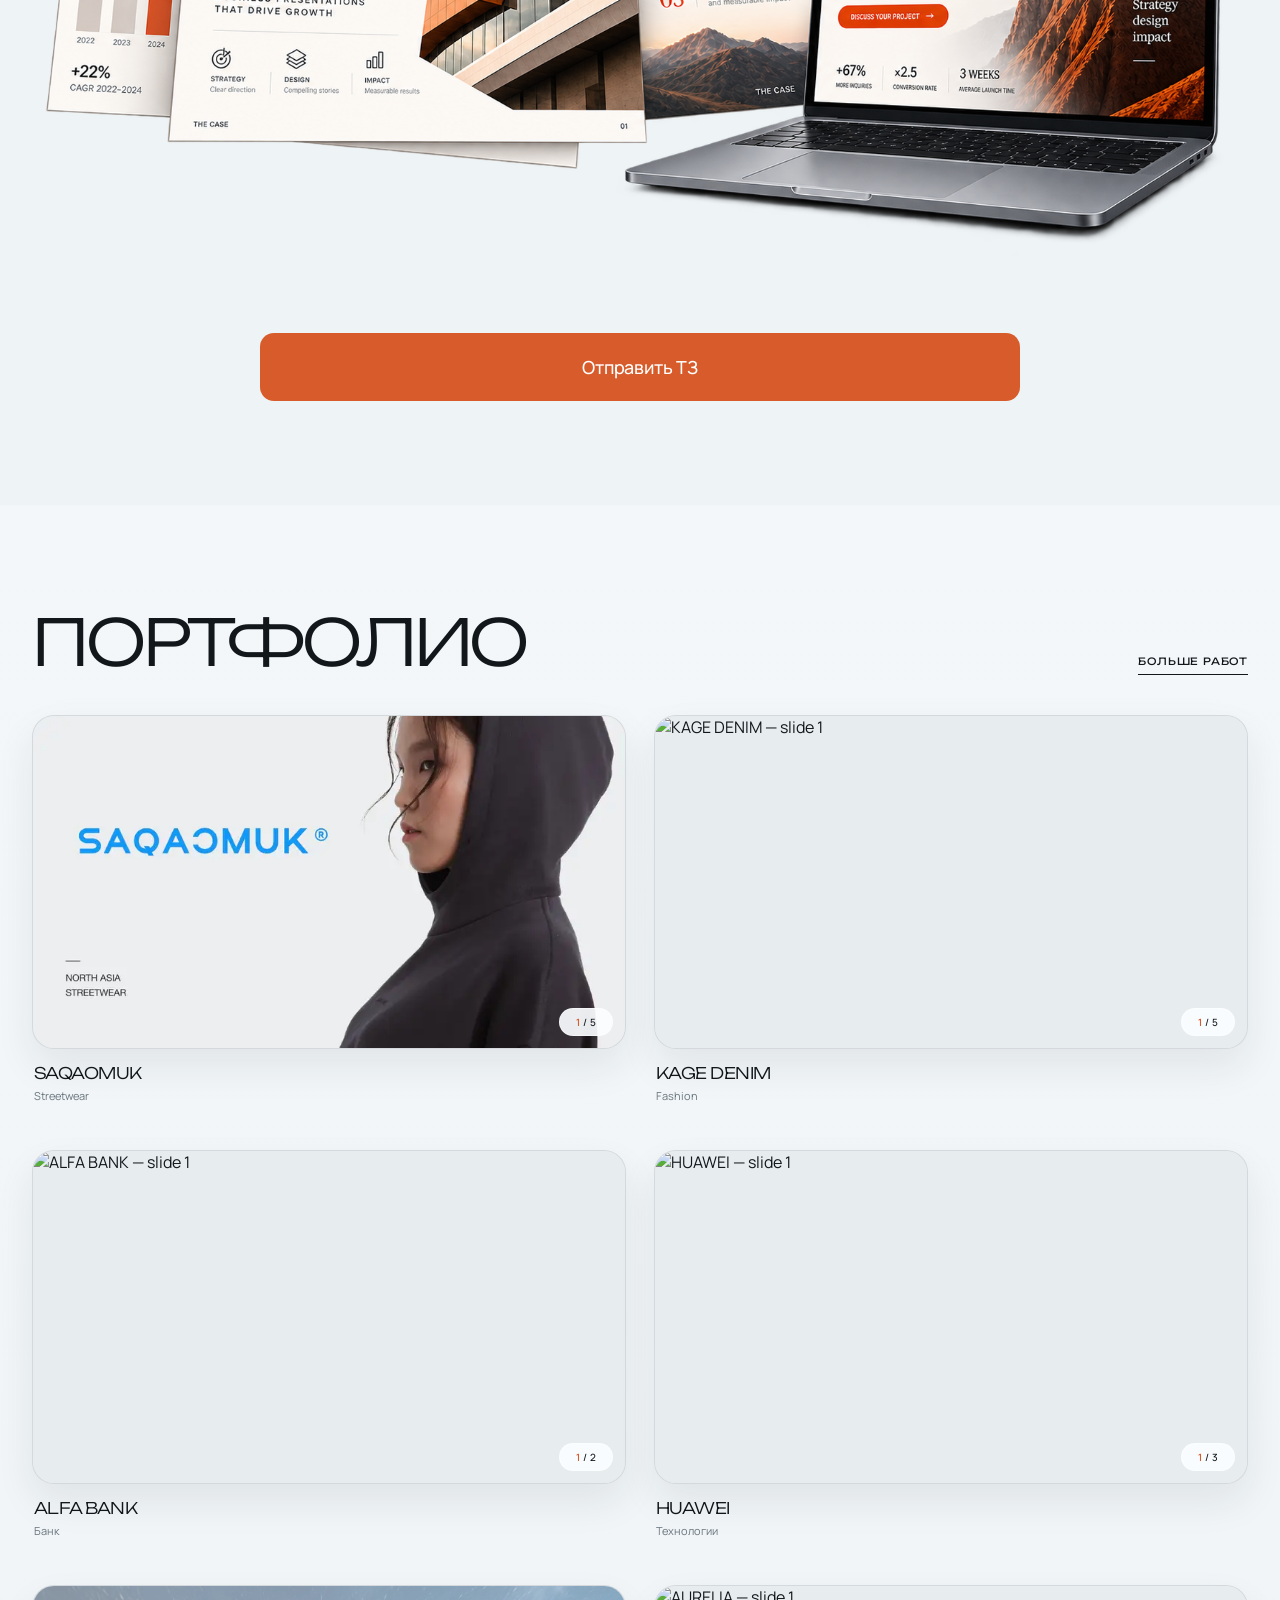
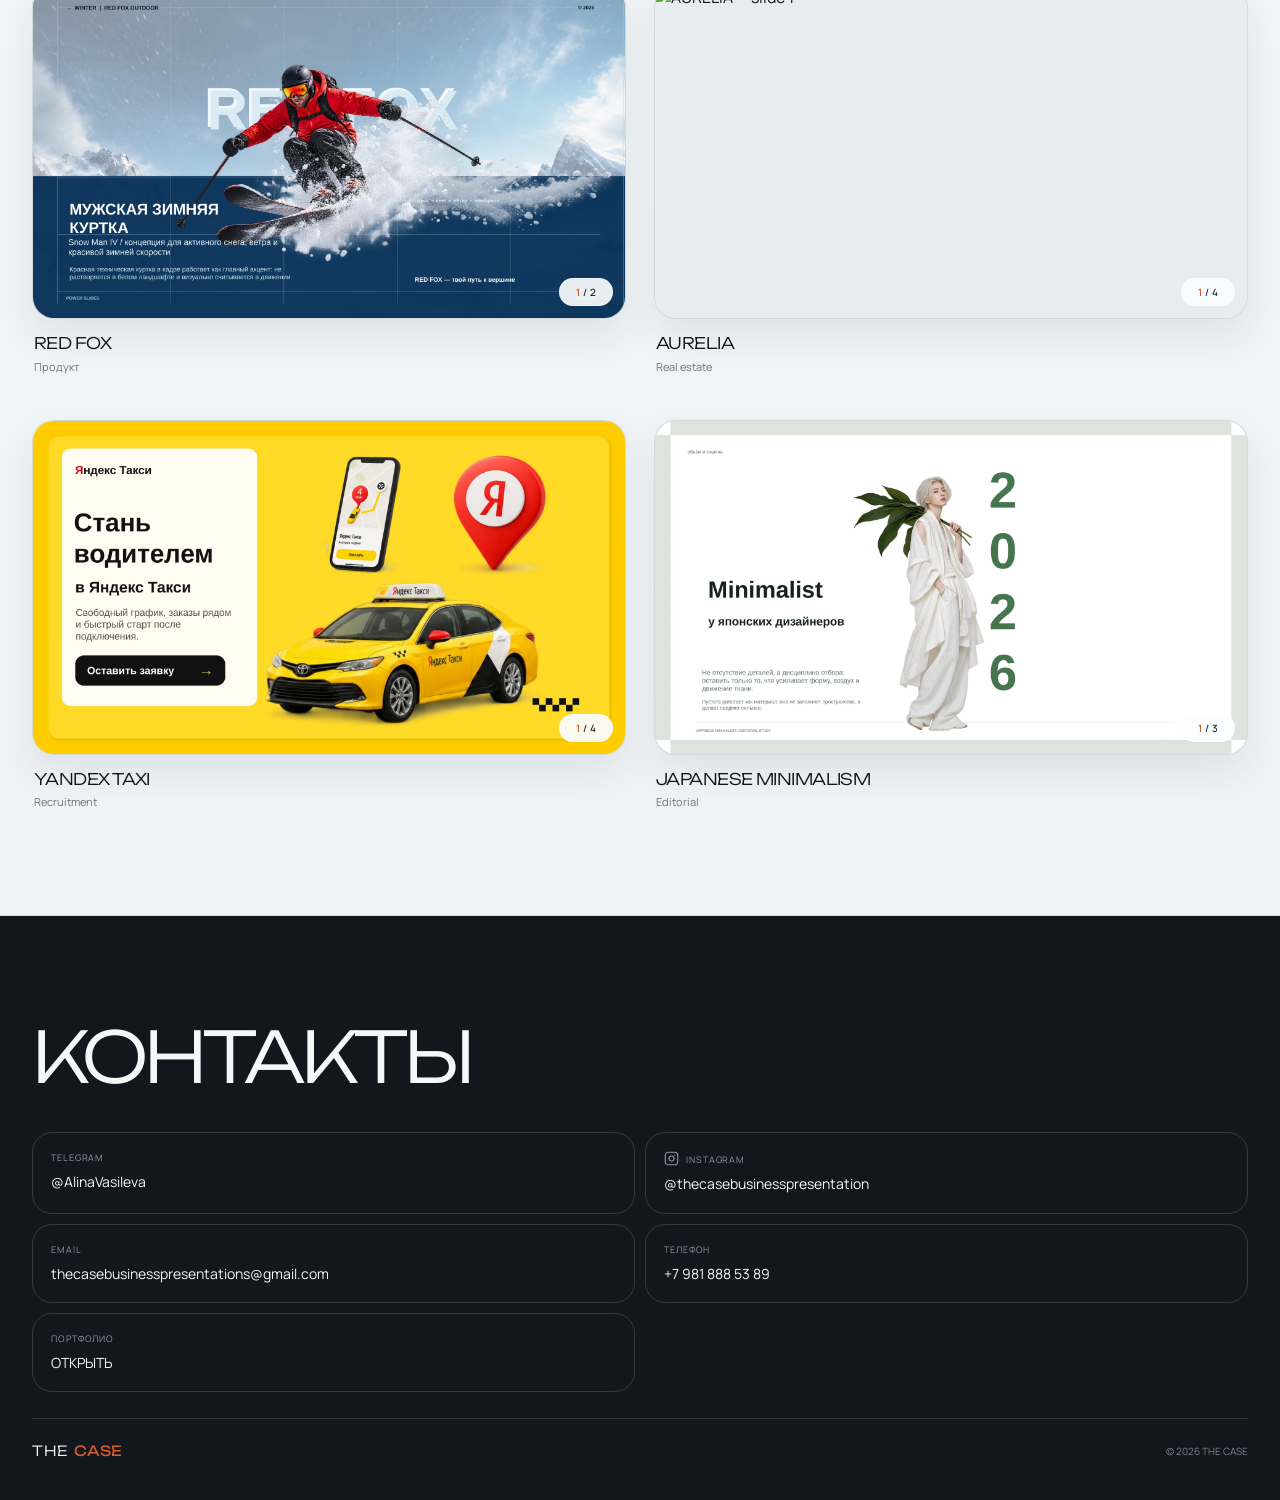
==== commit d5f87232: "Add THE CASE Instagram contact link" ====
--- a/index.html
+++ b/index.html
@@ -102,6 +102,7 @@
 <p class="contact-copy" data-en="Share the task — I’ll build the structure, copy and visual system around the business goal." data-ru="Расскажите задачу — соберу структуру, текст и визуальную систему под бизнес-цель.">Расскажите задачу — соберу структуру, текст и визуальную систему под бизнес-цель.</p>
 <div class="contact-links">
 <a href="https://t.me/AlinaVasileva" rel="noopener" target="_blank"><span>TELEGRAM</span><b>@AlinaVasileva</b></a>
+<a href="https://www.instagram.com/thecasebusinesspresentation/" rel="noopener noreferrer" target="_blank" aria-label="Instagram THE CASE — @thecasebusinesspresentation"><span><svg aria-hidden="true" focusable="false" width="15" height="15" viewBox="0 0 24 24" fill="none" stroke="currentColor" stroke-width="1.8" stroke-linecap="round" stroke-linejoin="round" style="vertical-align:-3px;margin-right:7px"><rect x="2" y="2" width="20" height="20" rx="5"></rect><circle cx="12" cy="12" r="4"></circle><circle cx="17.5" cy="6.5" r="1" fill="currentColor" stroke="none"></circle></svg>INSTAGRAM</span><b>@thecasebusinesspresentation</b></a>
 <a href="mailto:thecasebusinesspresentations@gmail.com"><span>EMAIL</span><b>thecasebusinesspresentations@gmail.com</b></a>
 <a href="tel:+79818885389"><span data-en="PHONE" data-ru="ТЕЛЕФОН">ТЕЛЕФОН</span><b>+7 981 888 53 89</b></a>
 <a href="https://drive.google.com/drive/folders/1e7F1UzYrb0wCvmVzVuNK_htp1Kd5JHQf" rel="noopener" target="_blank"><span data-en="PORTFOLIO" data-ru="ПОРТФОЛИО">ПОРТФОЛИО</span><b data-en="OPEN" data-ru="ОТКРЫТЬ">ОТКРЫТЬ</b></a>
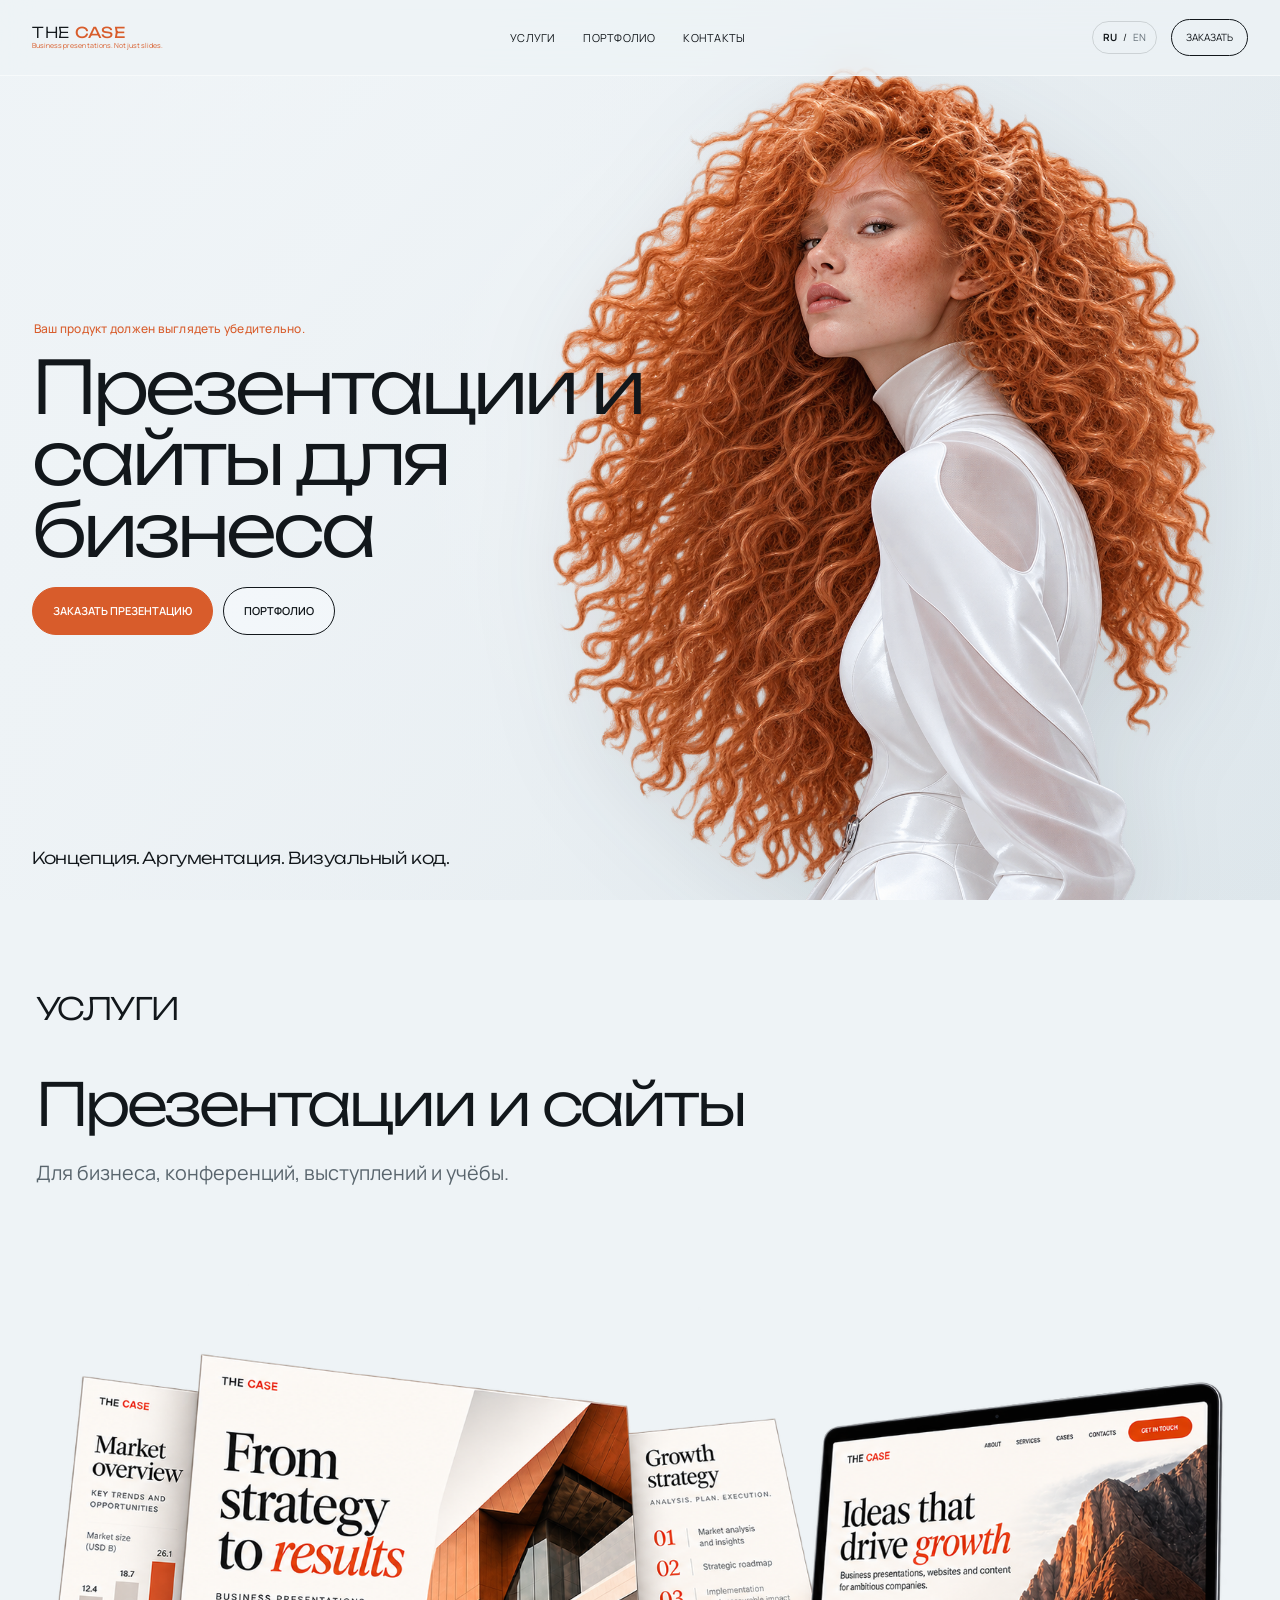
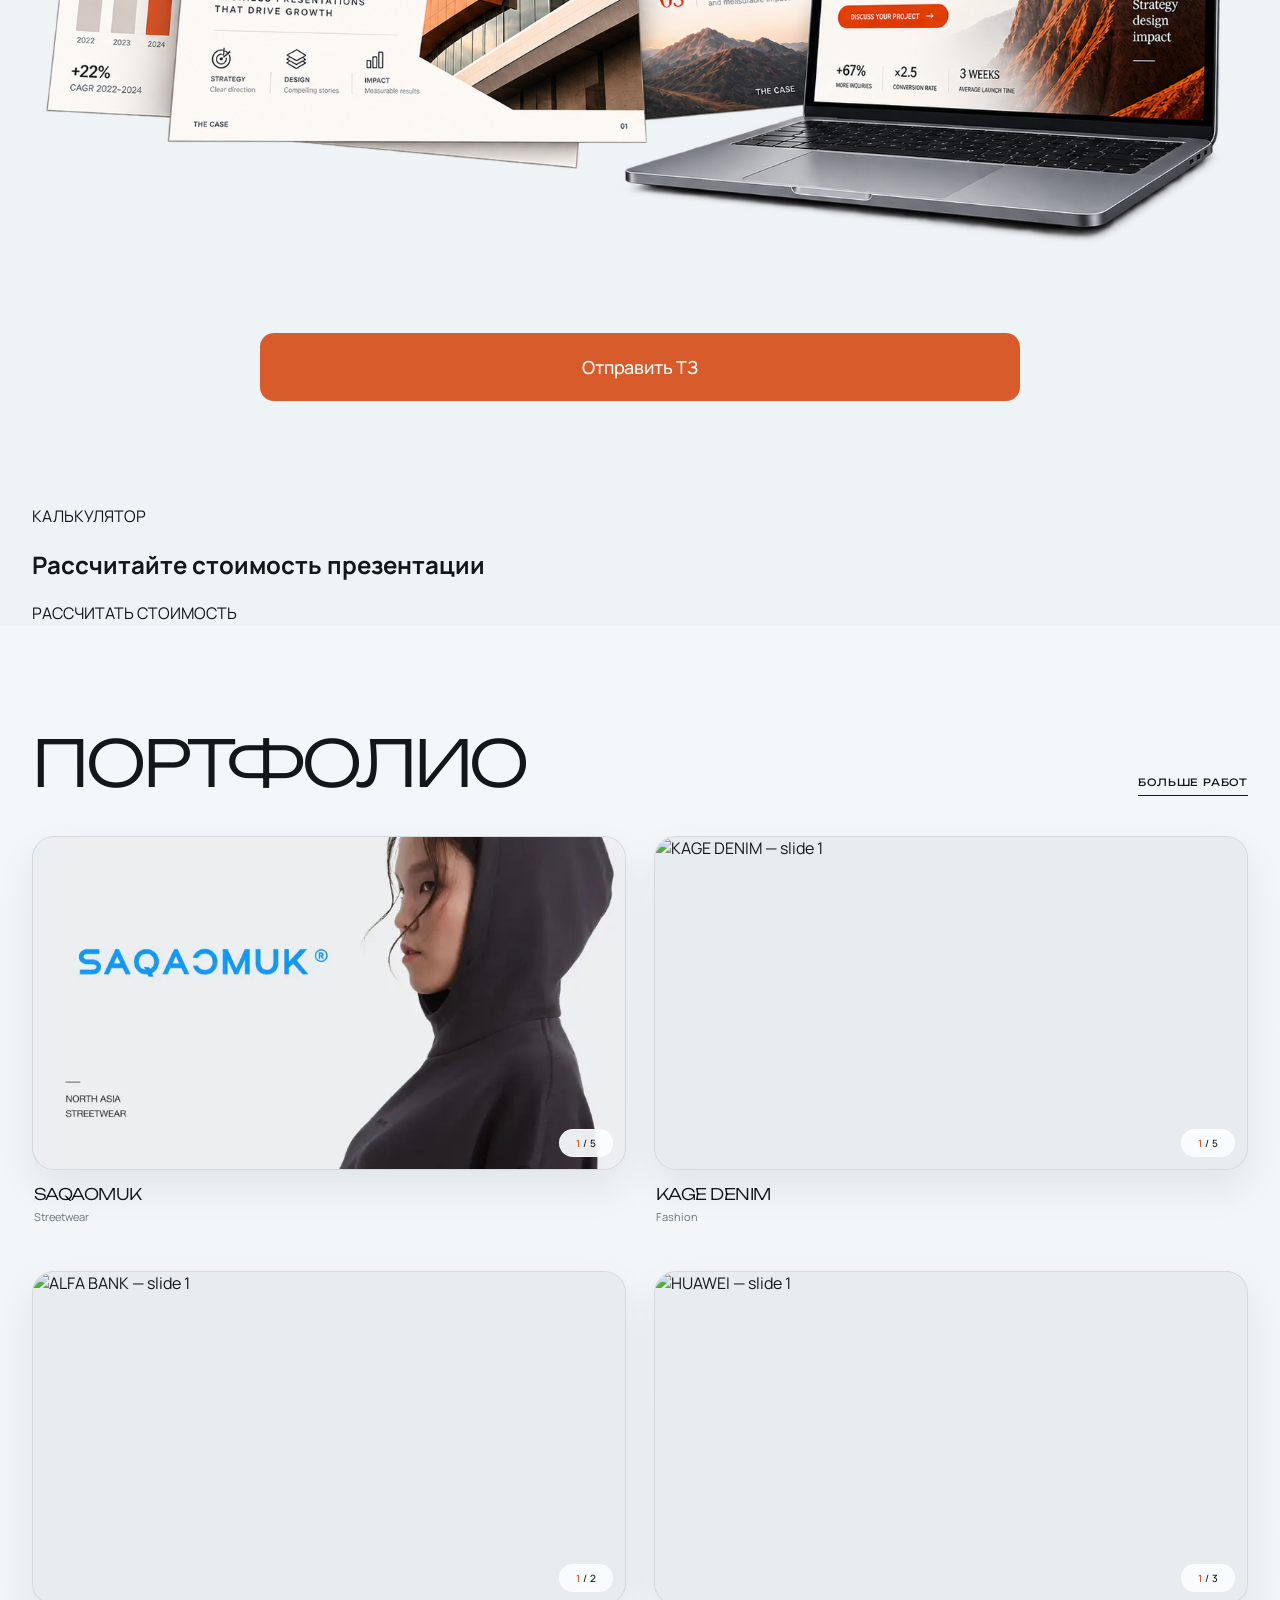
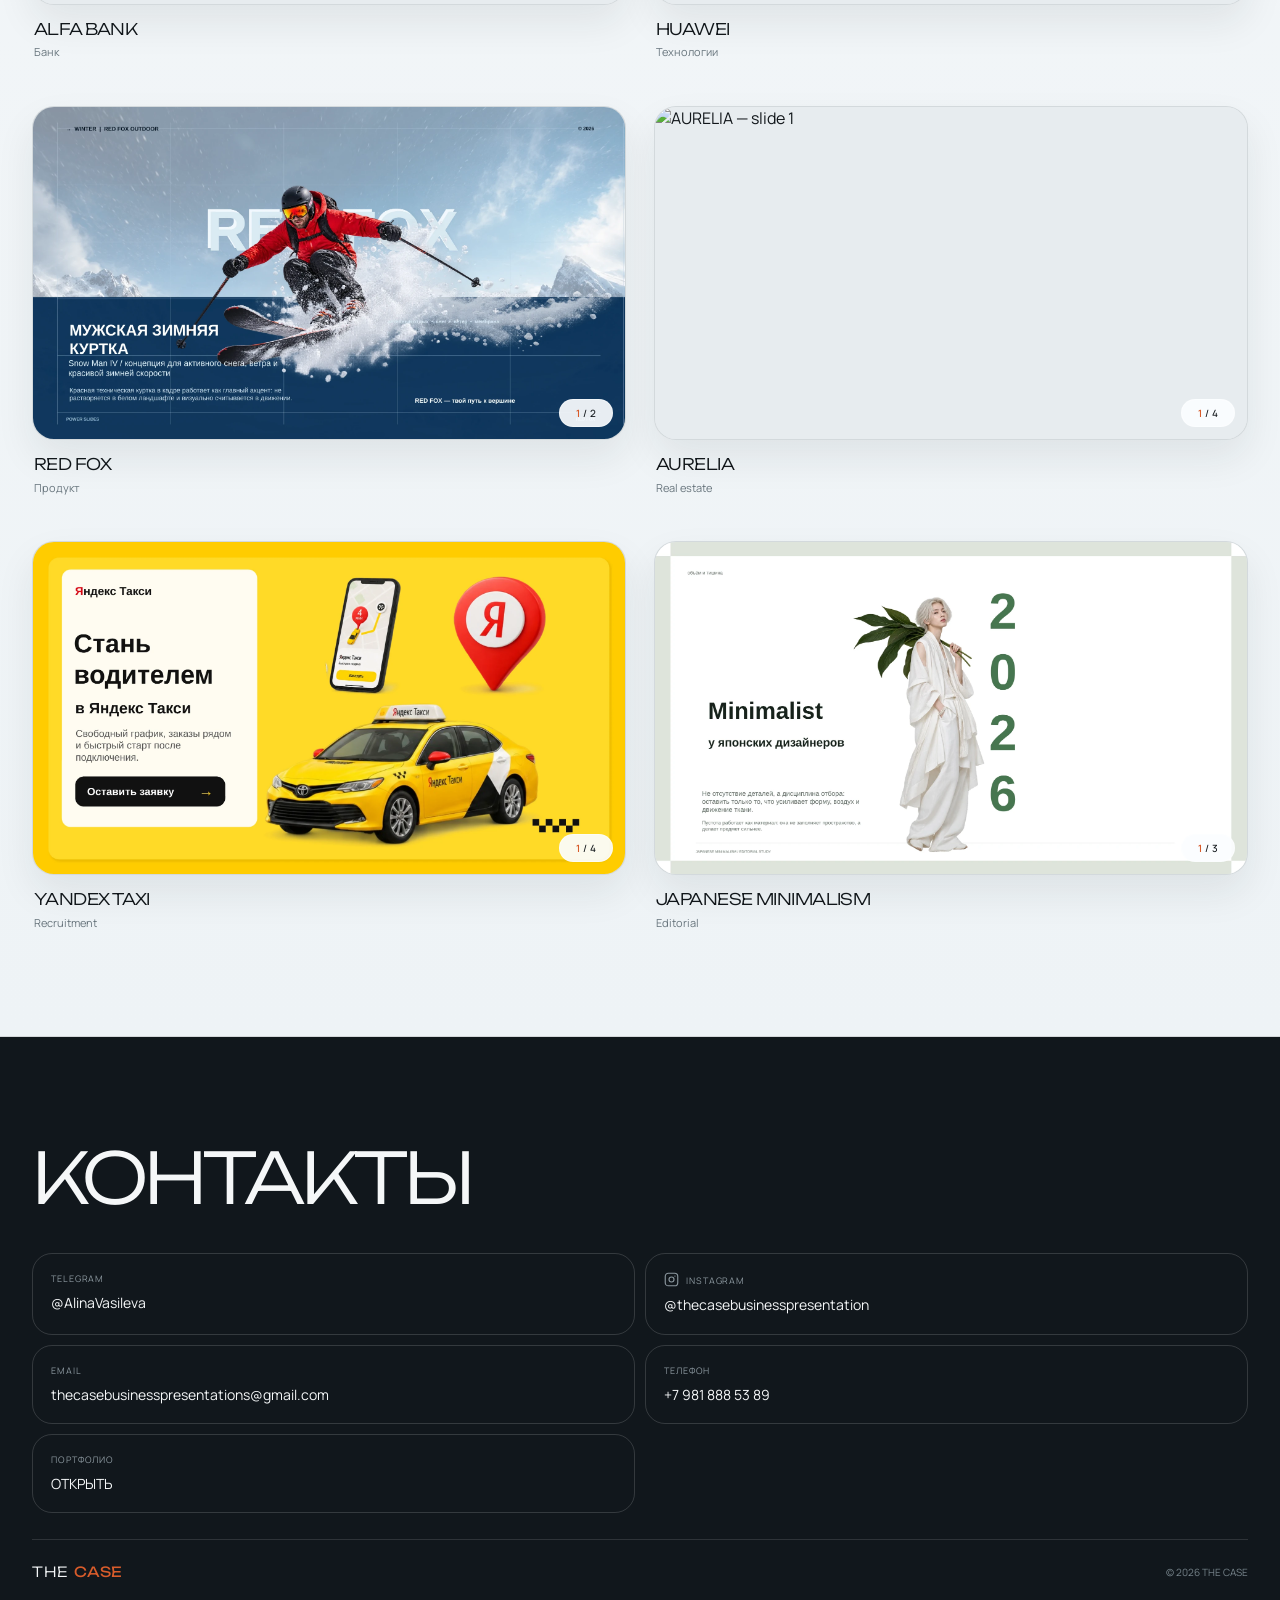
==== commit b33ea2db: "Add calculator link before portfolio" ====
--- a/index.html
+++ b/index.html
@@ -14,7 +14,7 @@
 <link href="https://fonts.googleapis.com" rel="preconnect"/>
 <link crossorigin="" href="https://fonts.gstatic.com" rel="preconnect"/>
 <link href="https://fonts.googleapis.com/css2?family=Manrope:wght@300;400;500;600&amp;family=Unbounded:wght@300;400;500&amp;display=swap" rel="stylesheet"/>
-<link href="thecase-v3.css?v=20260904-1" rel="stylesheet"/>
+<link href="thecase-v3.css?v=20261013-calculator-link" rel="stylesheet"/>
 </head>
 <body>
 <header class="site-head">
@@ -74,6 +74,15 @@
 </div>
 </div>
 </section>
+<section class="calculator-promo" id="calculator">
+<div class="shell calculator-promo-inner">
+<div class="calculator-promo-copy">
+<span class="calculator-promo-kicker" data-ru="КАЛЬКУЛЯТОР" data-en="CALCULATOR">КАЛЬКУЛЯТОР</span>
+<h2 data-ru="Рассчитайте стоимость презентации" data-en="Estimate your presentation cost">Рассчитайте стоимость презентации</h2>
+</div>
+<a class="calculator-promo-link" href="https://alinavasileva-cco.github.io/studio/calculator/" data-ru="РАССЧИТАТЬ СТОИМОСТЬ" data-en="CALCULATE COST">РАССЧИТАТЬ СТОИМОСТЬ</a>
+</div>
+</section>
 <section class="section work" id="work">
 <div class="shell">
 <div class="section-head work-head">
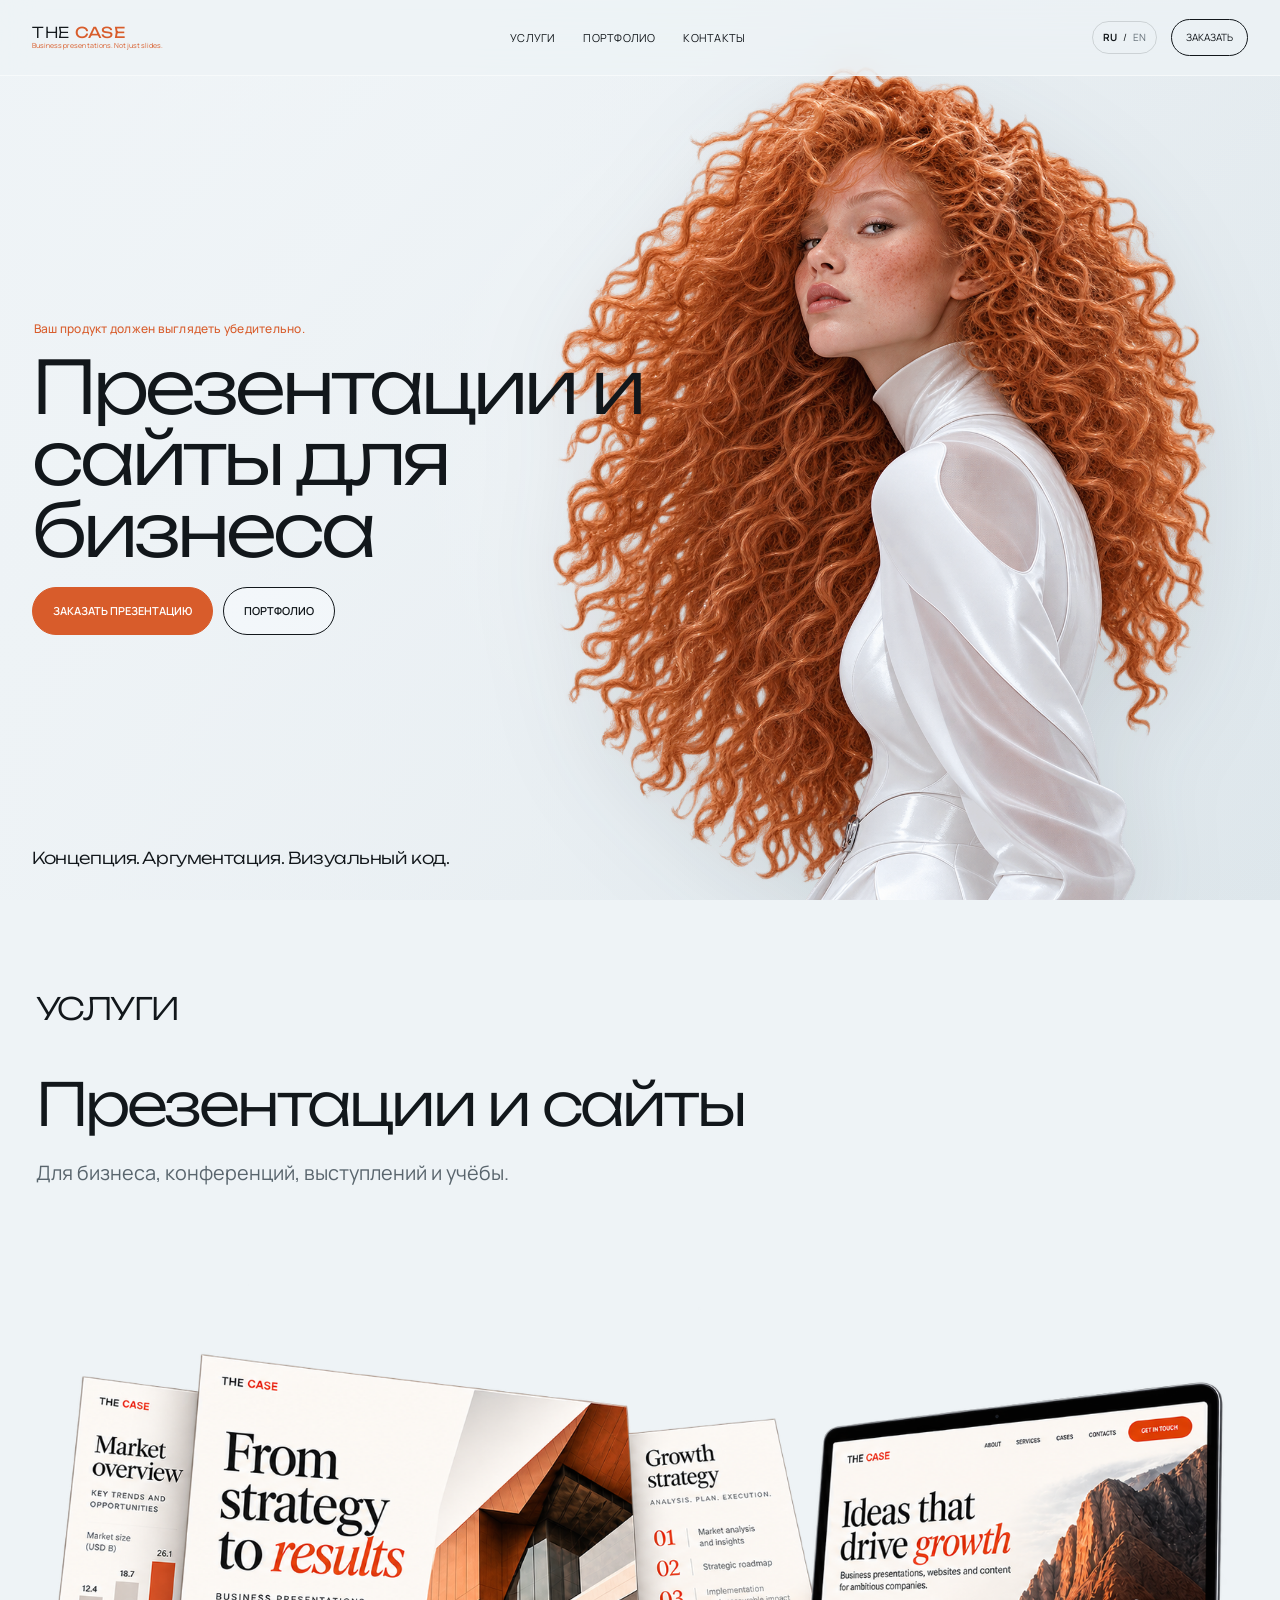
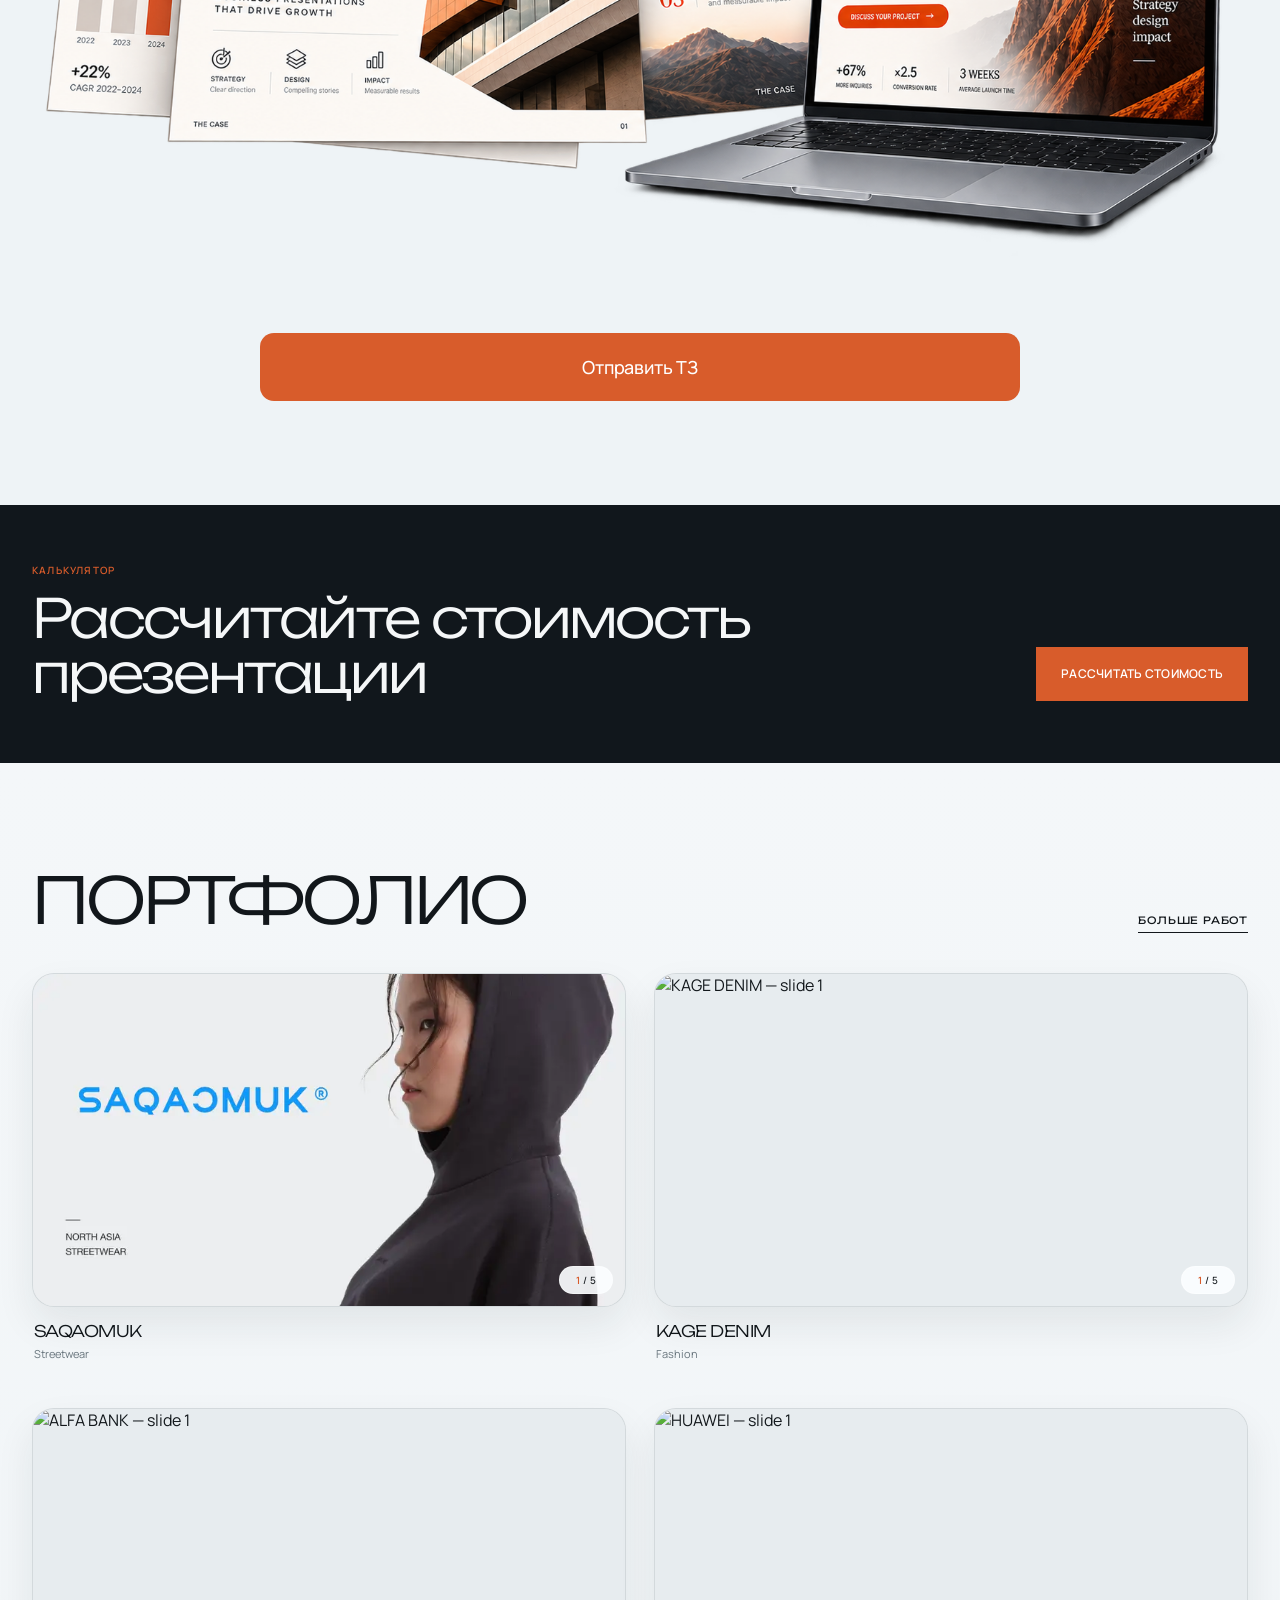
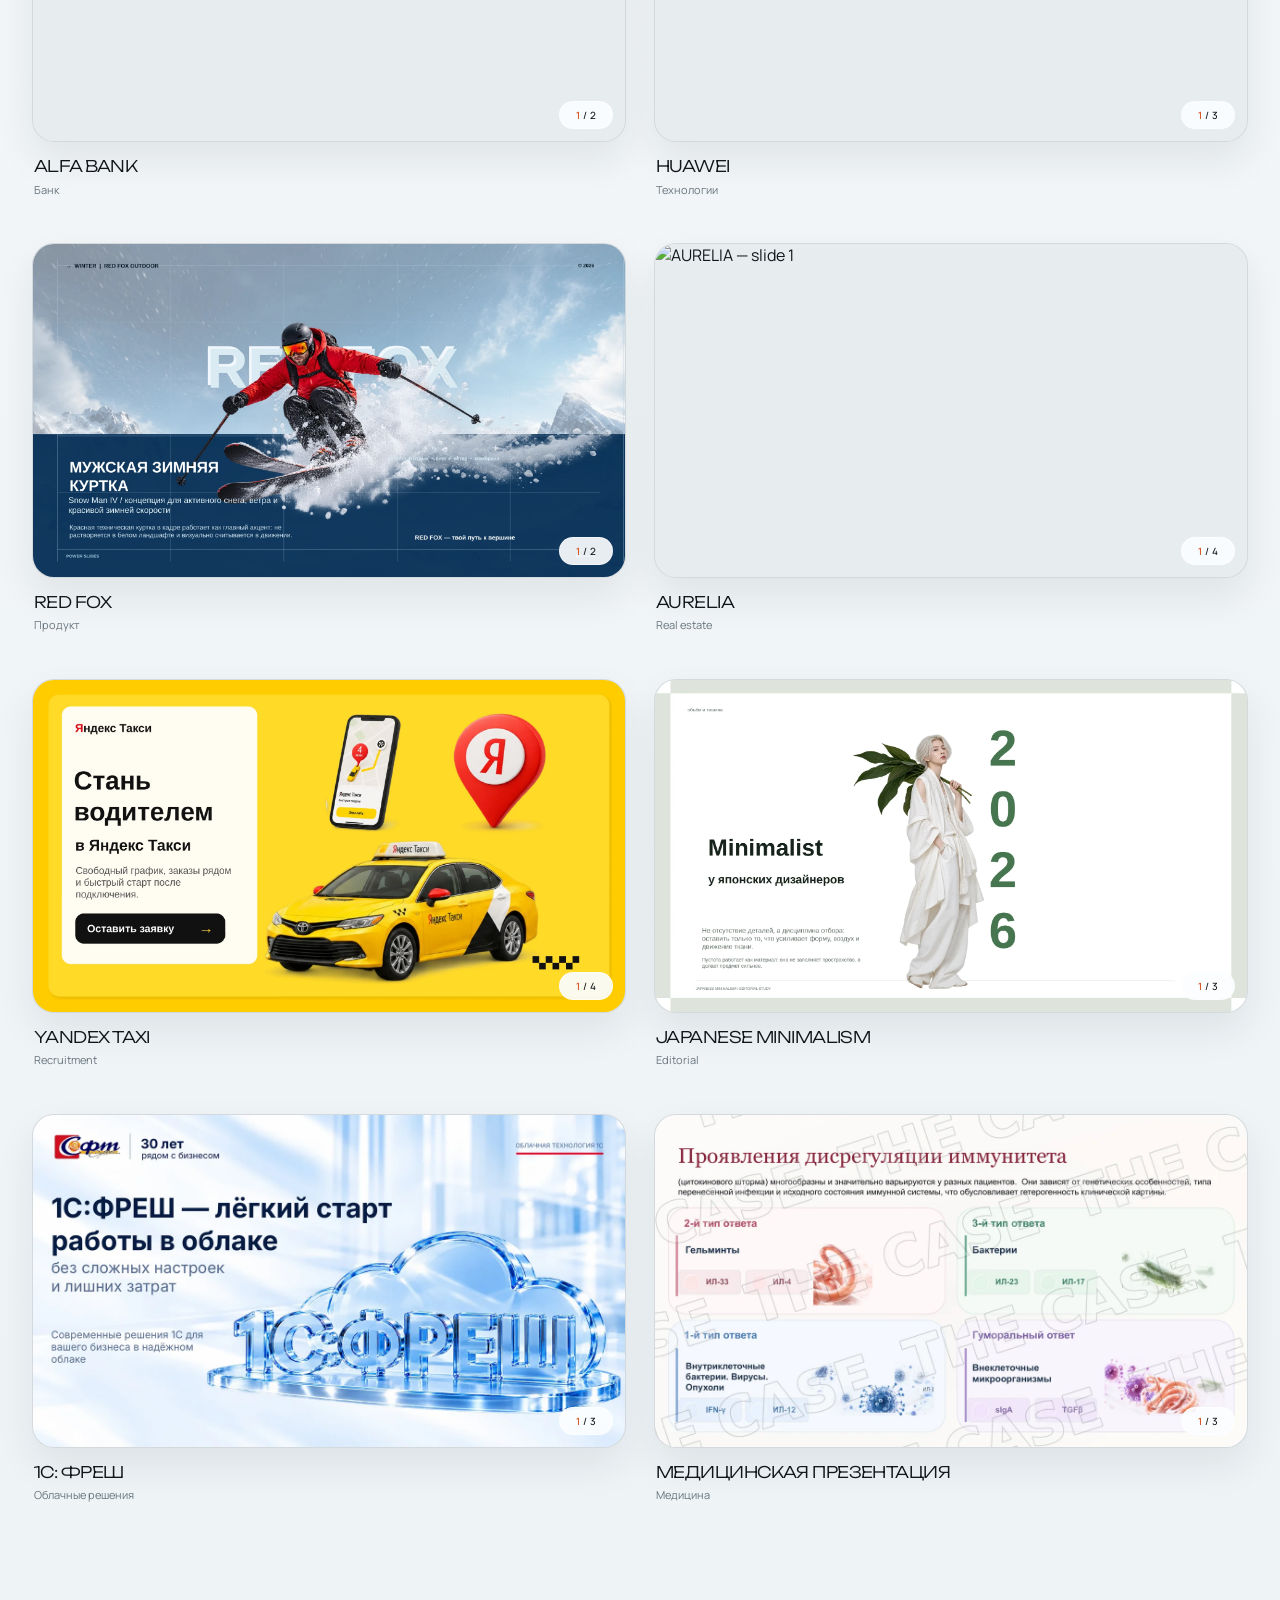
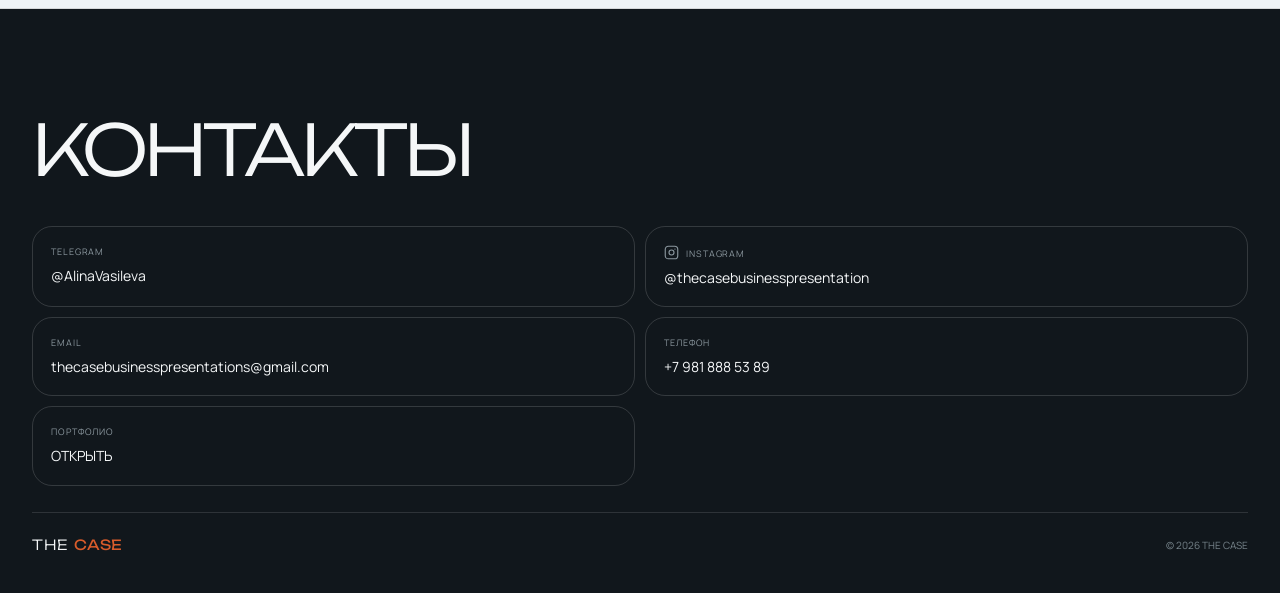
==== commit fd7b5b50: "Add 1C Fresh and medical presentation cases" ====
--- a/index.html
+++ b/index.html
@@ -100,6 +100,8 @@
 <article class="portfolio-card-pending" data-title="AURELIA" data-order="6"><div class="case-viewport portfolio-light-viewport" aria-label="AURELIA"></div><div class="case-meta"><div><h3>AURELIA</h3><p data-ru="Real estate" data-en="Real estate">Real estate</p></div></div></article>
 <article class="portfolio-card-pending" data-title="YANDEX TAXI" data-order="7"><div class="case-viewport portfolio-light-viewport" aria-label="YANDEX TAXI"></div><div class="case-meta"><div><h3>YANDEX TAXI</h3><p data-ru="Recruitment" data-en="Recruitment">Recruitment</p></div></div></article>
 <article class="portfolio-card-pending" data-title="JAPANESE MINIMALISM" data-order="8"><div class="case-viewport portfolio-light-viewport" aria-label="JAPANESE MINIMALISM"></div><div class="case-meta"><div><h3>JAPANESE MINIMALISM</h3><p data-ru="Editorial" data-en="Editorial">Editorial</p></div></div></article>
+<article class="portfolio-card-pending" data-title="1С: ФРЕШ" data-order="9"><div class="case-viewport portfolio-light-viewport" aria-label="1С: ФРЕШ"></div><div class="case-meta"><div><h3>1С: ФРЕШ</h3><p data-ru="Облачные решения" data-en="Cloud solutions">Облачные решения</p></div></div></article>
+<article class="portfolio-card-pending" data-title="МЕДИЦИНСКАЯ ПРЕЗЕНТАЦИЯ" data-order="10"><div class="case-viewport portfolio-light-viewport" aria-label="МЕДИЦИНСКАЯ ПРЕЗЕНТАЦИЯ"></div><div class="case-meta"><div><h3>МЕДИЦИНСКАЯ ПРЕЗЕНТАЦИЯ</h3><p data-ru="Медицина" data-en="Medical">Медицина</p></div></div></article>
 </div>
 </div>
 </section>
@@ -123,7 +125,7 @@
 </div>
 </div>
 </section>
-<script src="aurelia-portfolio.js?v=20260926-saqa-first-kage-five"></script>
+<script src="aurelia-portfolio.js?v=20261029-1c-med"></script>
 <script src="thecase.js?v=20260929-no-price"></script>
 </body>
 </html>
--- a/thecase-v3.css
+++ b/thecase-v3.css
@@ -87,3 +87,58 @@
 #services .services-master-visual img{display:block!important;visibility:visible!important;opacity:1!important;width:min(1200px,100%)!important;max-width:100%!important;height:auto!important;max-height:none!important;margin:0 auto!important;padding:0!important;object-fit:contain!important;object-position:center center!important;background:transparent!important;border:0!important;box-shadow:none!important;transform:none!important}
 #services .services-master-cta{display:flex!important;align-items:center!important;justify-content:center!important;width:min(760px,100%)!important;min-height:68px!important;margin:34px auto 0!important;padding:0 28px!important;border:0!important;border-radius:14px!important;background:#d85c2b!important;color:#fff!important;font-family:var(--m)!important;font-size:18px!important;font-weight:500!important;text-decoration:none!important;box-shadow:none!important}
 @media(max-width:640px){#services.services{padding:56px 0 66px!important}#services>.shell{width:auto!important;margin-left:24px!important;margin-right:24px!important}#services .services-master-title{margin-bottom:30px!important;font-size:clamp(24px,7vw,30px)!important}#services .services-master-subhead{font-size:clamp(29px,8.8vw,39px)!important;line-height:1.06!important}#services .services-master-copy{margin-top:20px!important;font-size:16px!important}#services .services-master-visual{width:calc(100% + 16px)!important;margin:28px -8px 0!important}#services .services-master-visual img{width:100%!important;max-width:none!important;height:auto!important;object-fit:contain!important}#services .services-master-cta{width:100%!important;min-height:60px!important;margin-top:26px!important;border-radius:12px!important;font-size:17px!important}}
+
+
+/* Calculator CTA between services and portfolio */
+.calculator-promo{
+  background:#11171c;
+  color:#f5f7f8;
+  padding:58px 0 62px;
+}
+.calculator-promo-inner{
+  display:flex;
+  align-items:flex-end;
+  justify-content:space-between;
+  gap:48px;
+}
+.calculator-promo-copy{max-width:820px}
+.calculator-promo-kicker{
+  display:block;
+  margin:0 0 14px;
+  font-family:var(--m);
+  font-size:10px;
+  font-weight:600;
+  letter-spacing:.12em;
+  color:var(--orange);
+}
+.calculator-promo h2{
+  margin:0;
+  font-family:var(--u);
+  font-size:clamp(32px,4.2vw,58px);
+  font-weight:300;
+  line-height:1.02;
+  letter-spacing:-.05em;
+}
+.calculator-promo-link{
+  flex:0 0 auto;
+  display:inline-flex;
+  align-items:center;
+  justify-content:center;
+  min-height:54px;
+  padding:0 24px;
+  border:1px solid var(--orange);
+  background:var(--orange);
+  color:#fff;
+  font-family:var(--m);
+  font-size:12px;
+  font-weight:600;
+  letter-spacing:.02em;
+  text-decoration:none;
+}
+.calculator-promo-link:hover{background:#c94b1d;border-color:#c94b1d}
+@media(max-width:760px){
+  .calculator-promo{padding:42px 0 46px}
+  .calculator-promo-inner{display:block}
+  .calculator-promo h2{font-size:clamp(28px,8.5vw,38px);max-width:92%}
+  .calculator-promo-link{width:100%;margin-top:28px;min-height:56px}
+}
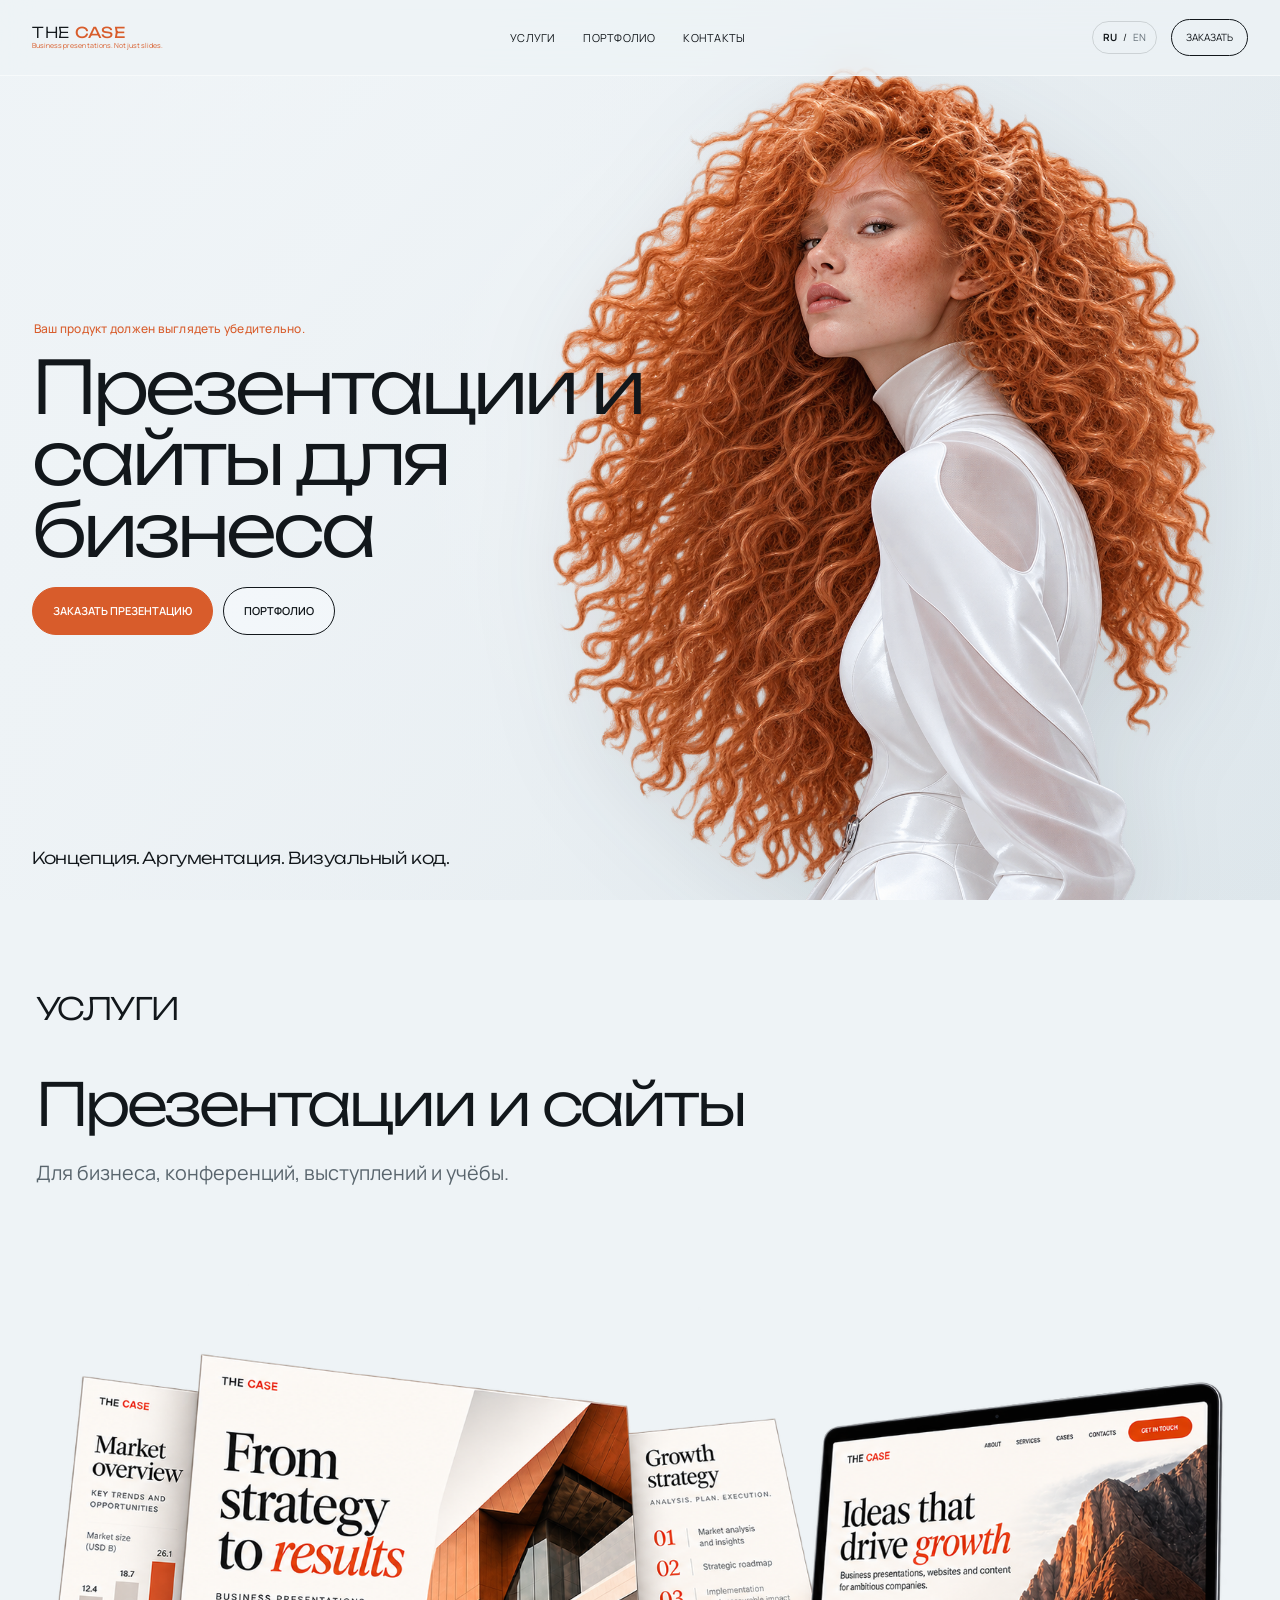
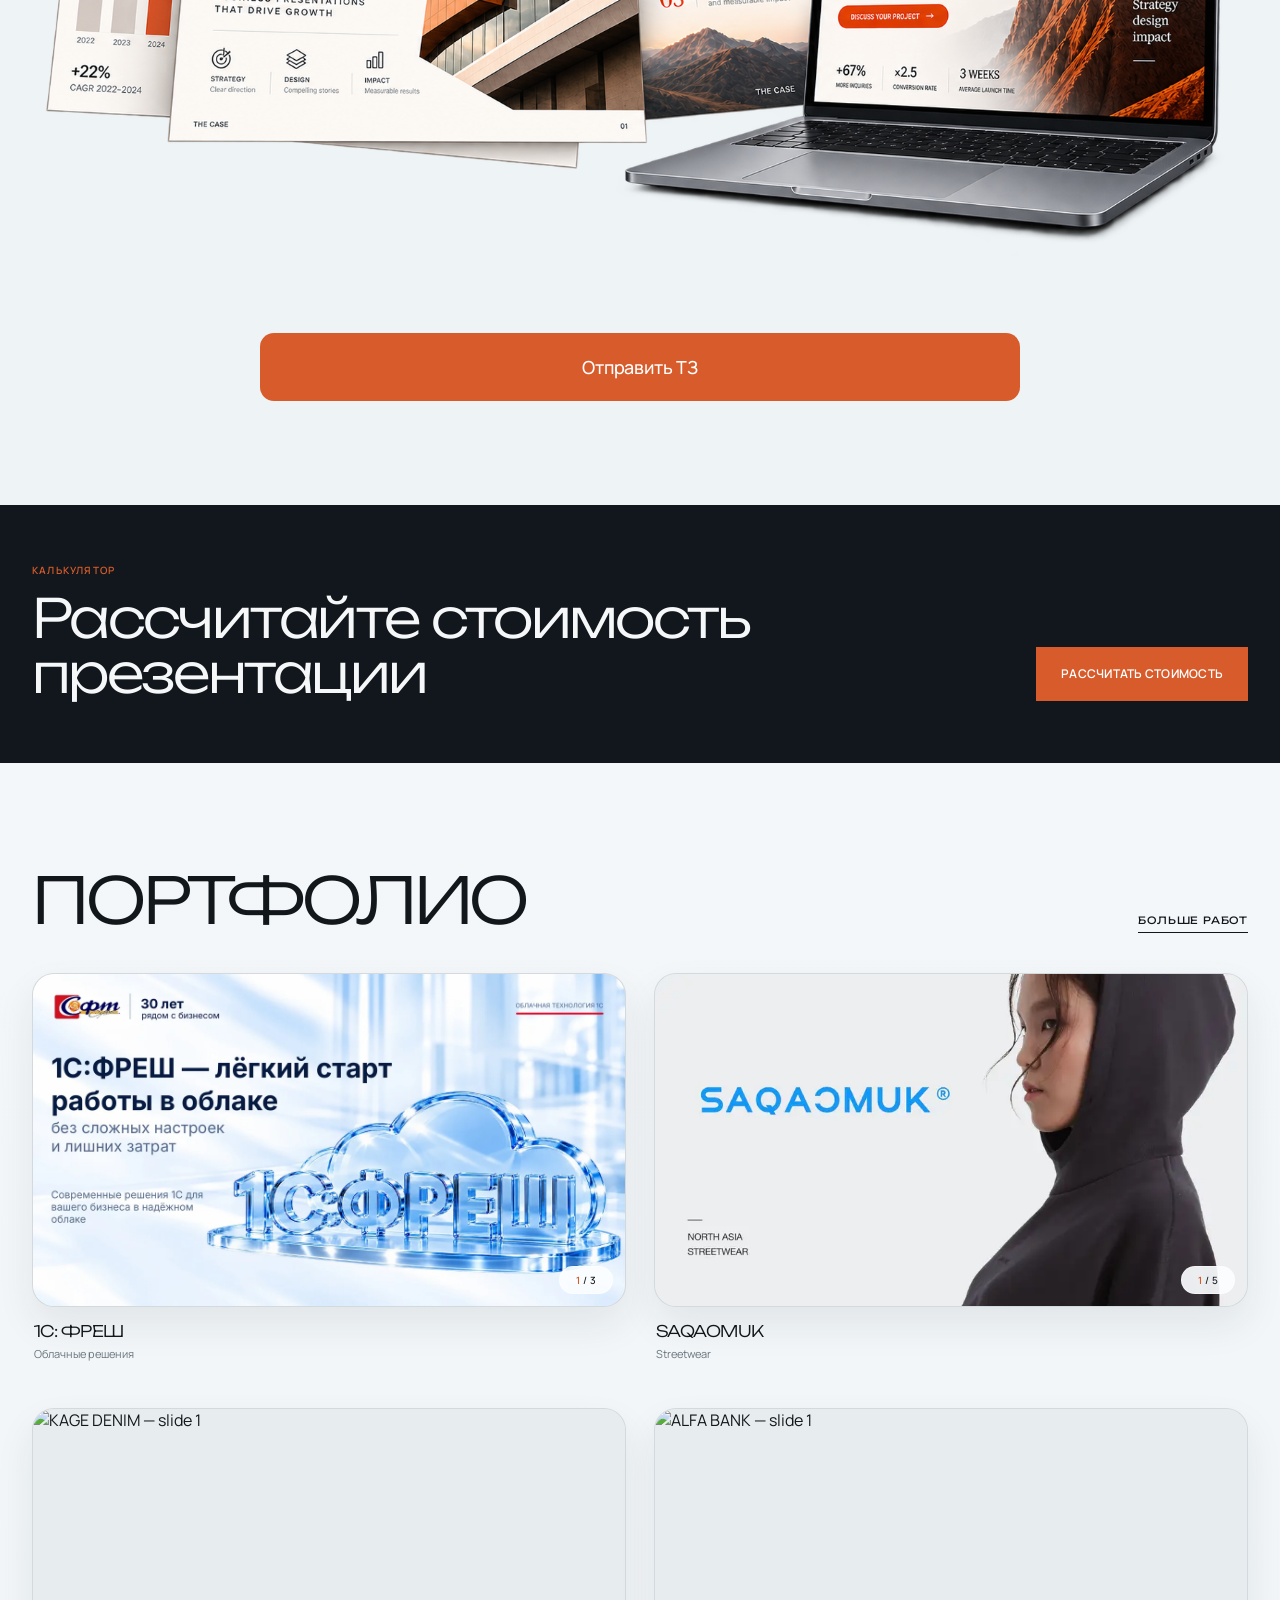
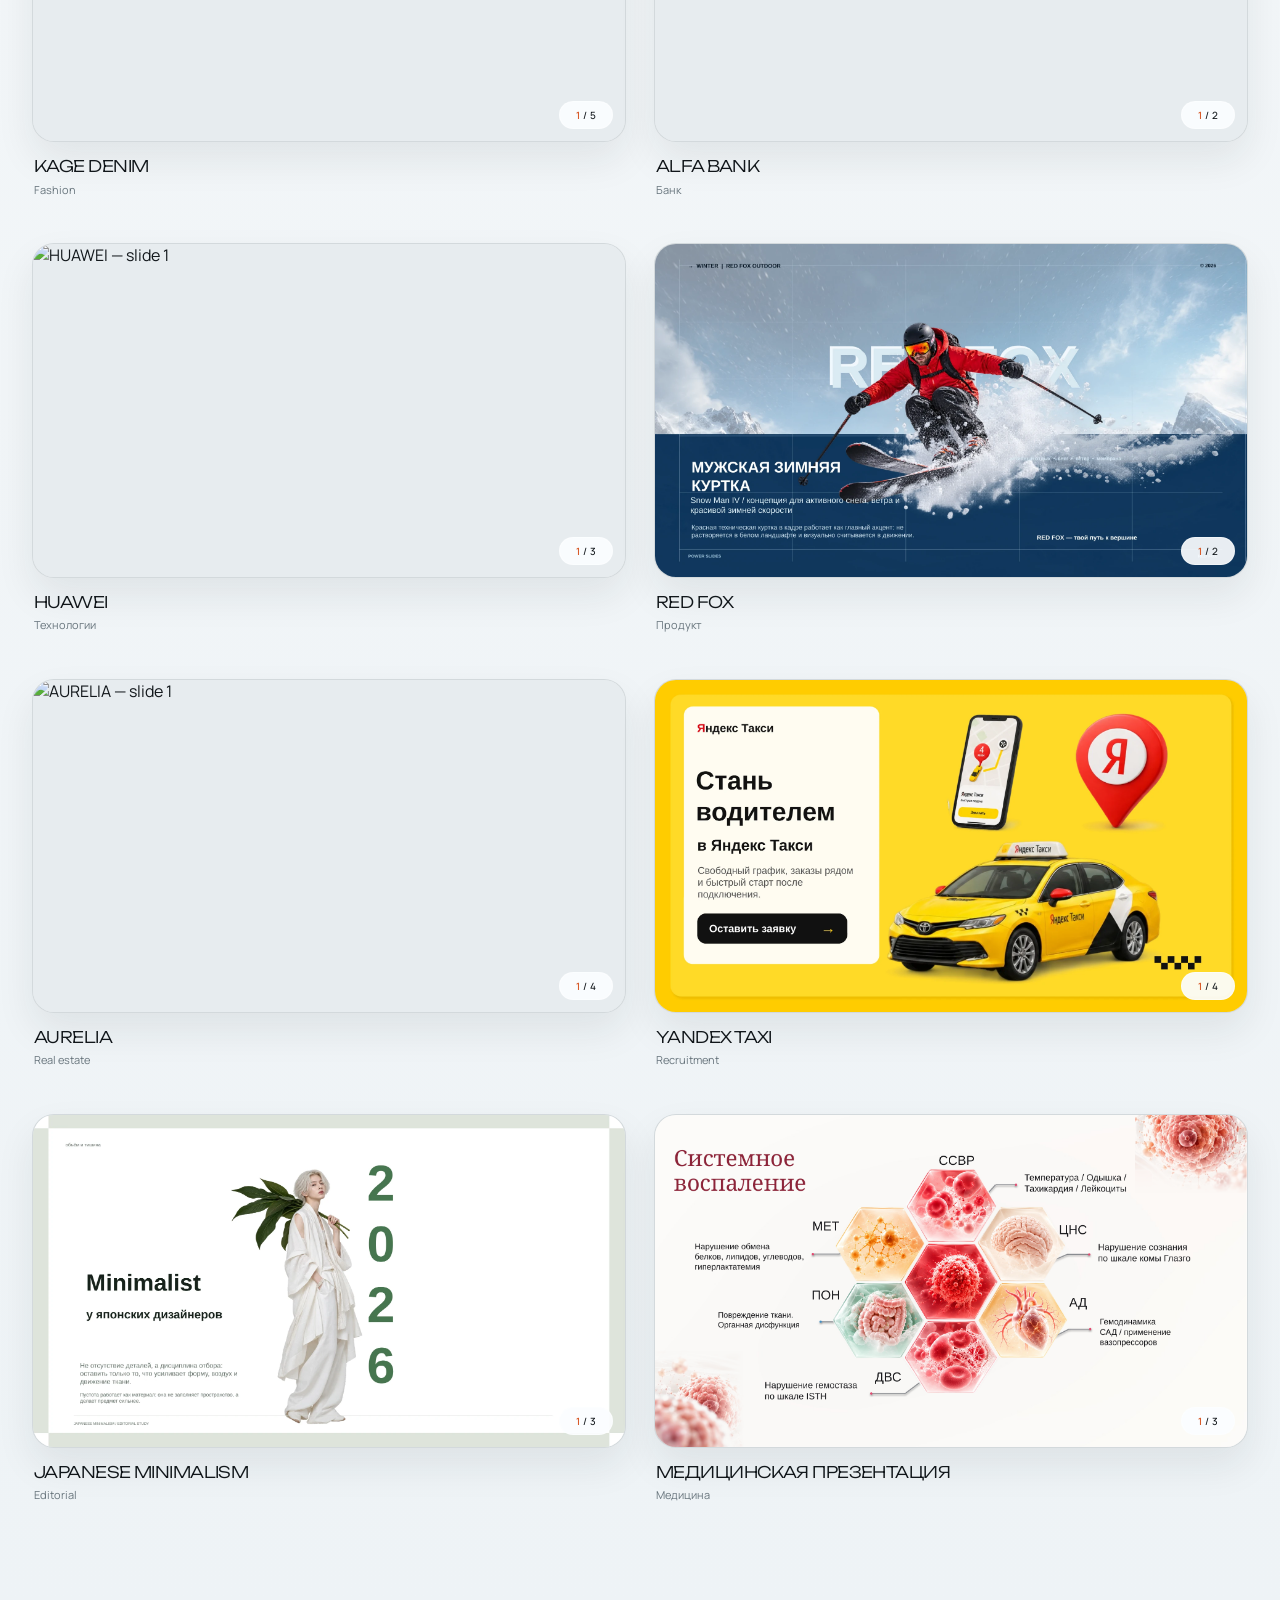
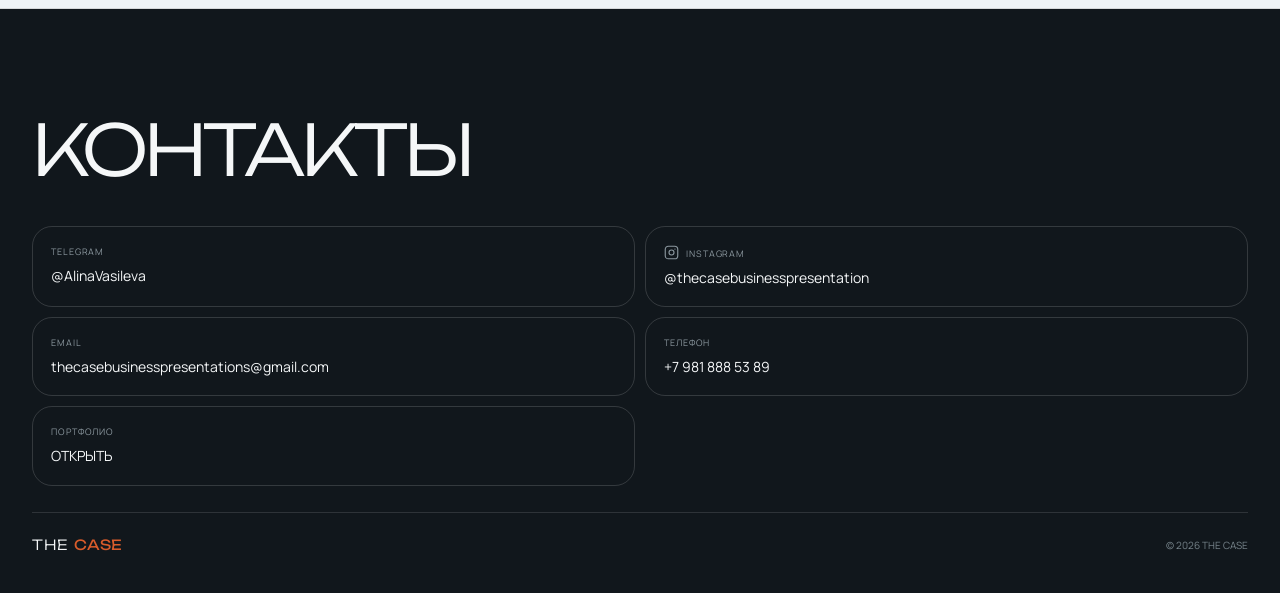
==== commit 8426f379: "Put 1C Fresh first and replace medical case with Borisov slides" ====
--- a/index.html
+++ b/index.html
@@ -92,15 +92,15 @@
 <a class="portfolio-link" href="https://drive.google.com/drive/folders/1e7F1UzYrb0wCvmVzVuNK_htp1Kd5JHQf" rel="noopener" target="_blank"><span data-en="FULL PORTFOLIO" data-ru="ВСЁ ПОРТФОЛИО">ВСЁ ПОРТФОЛИО</span></a>
 </div>
 <div class="cases-grid portfolio-eight">
-<article class="portfolio-card-pending" data-title="SAQAOMUK" data-order="1"><div class="case-viewport portfolio-light-viewport" aria-label="SAQAOMUK"></div><div class="case-meta"><div><h3>SAQAOMUK</h3><p data-ru="Streetwear" data-en="Streetwear">Streetwear</p></div></div></article>
-<article class="portfolio-card-pending" data-title="KAGE DENIM" data-order="2"><div class="case-viewport portfolio-light-viewport" aria-label="KAGE DENIM"></div><div class="case-meta"><div><h3>KAGE DENIM</h3><p data-ru="Fashion" data-en="Fashion">Fashion</p></div></div></article>
-<article class="portfolio-card-pending" data-title="ALFA BANK" data-order="3"><div class="case-viewport portfolio-light-viewport" aria-label="ALFA BANK"></div><div class="case-meta"><div><h3>ALFA BANK</h3><p data-ru="Банк" data-en="Banking">Банк</p></div></div></article>
-<article class="portfolio-card-pending" data-title="HUAWEI" data-order="4"><div class="case-viewport portfolio-light-viewport" aria-label="HUAWEI"></div><div class="case-meta"><div><h3>HUAWEI</h3><p data-ru="Технологии" data-en="Technology">Технологии</p></div></div></article>
-<article class="portfolio-card-pending" data-title="RED FOX" data-order="5"><div class="case-viewport portfolio-light-viewport" aria-label="RED FOX"></div><div class="case-meta"><div><h3>RED FOX</h3><p data-ru="Продукт" data-en="Product">Продукт</p></div></div></article>
-<article class="portfolio-card-pending" data-title="AURELIA" data-order="6"><div class="case-viewport portfolio-light-viewport" aria-label="AURELIA"></div><div class="case-meta"><div><h3>AURELIA</h3><p data-ru="Real estate" data-en="Real estate">Real estate</p></div></div></article>
-<article class="portfolio-card-pending" data-title="YANDEX TAXI" data-order="7"><div class="case-viewport portfolio-light-viewport" aria-label="YANDEX TAXI"></div><div class="case-meta"><div><h3>YANDEX TAXI</h3><p data-ru="Recruitment" data-en="Recruitment">Recruitment</p></div></div></article>
-<article class="portfolio-card-pending" data-title="JAPANESE MINIMALISM" data-order="8"><div class="case-viewport portfolio-light-viewport" aria-label="JAPANESE MINIMALISM"></div><div class="case-meta"><div><h3>JAPANESE MINIMALISM</h3><p data-ru="Editorial" data-en="Editorial">Editorial</p></div></div></article>
-<article class="portfolio-card-pending" data-title="1С: ФРЕШ" data-order="9"><div class="case-viewport portfolio-light-viewport" aria-label="1С: ФРЕШ"></div><div class="case-meta"><div><h3>1С: ФРЕШ</h3><p data-ru="Облачные решения" data-en="Cloud solutions">Облачные решения</p></div></div></article>
+<article class="portfolio-card-pending" data-title="1С: ФРЕШ" data-order="1"><div class="case-viewport portfolio-light-viewport" aria-label="1С: ФРЕШ"></div><div class="case-meta"><div><h3>1С: ФРЕШ</h3><p data-ru="Облачные решения" data-en="Cloud solutions">Облачные решения</p></div></div></article>
+<article class="portfolio-card-pending" data-title="SAQAOMUK" data-order="2"><div class="case-viewport portfolio-light-viewport" aria-label="SAQAOMUK"></div><div class="case-meta"><div><h3>SAQAOMUK</h3><p data-ru="Streetwear" data-en="Streetwear">Streetwear</p></div></div></article>
+<article class="portfolio-card-pending" data-title="KAGE DENIM" data-order="3"><div class="case-viewport portfolio-light-viewport" aria-label="KAGE DENIM"></div><div class="case-meta"><div><h3>KAGE DENIM</h3><p data-ru="Fashion" data-en="Fashion">Fashion</p></div></div></article>
+<article class="portfolio-card-pending" data-title="ALFA BANK" data-order="4"><div class="case-viewport portfolio-light-viewport" aria-label="ALFA BANK"></div><div class="case-meta"><div><h3>ALFA BANK</h3><p data-ru="Банк" data-en="Banking">Банк</p></div></div></article>
+<article class="portfolio-card-pending" data-title="HUAWEI" data-order="5"><div class="case-viewport portfolio-light-viewport" aria-label="HUAWEI"></div><div class="case-meta"><div><h3>HUAWEI</h3><p data-ru="Технологии" data-en="Technology">Технологии</p></div></div></article>
+<article class="portfolio-card-pending" data-title="RED FOX" data-order="6"><div class="case-viewport portfolio-light-viewport" aria-label="RED FOX"></div><div class="case-meta"><div><h3>RED FOX</h3><p data-ru="Продукт" data-en="Product">Продукт</p></div></div></article>
+<article class="portfolio-card-pending" data-title="AURELIA" data-order="7"><div class="case-viewport portfolio-light-viewport" aria-label="AURELIA"></div><div class="case-meta"><div><h3>AURELIA</h3><p data-ru="Real estate" data-en="Real estate">Real estate</p></div></div></article>
+<article class="portfolio-card-pending" data-title="YANDEX TAXI" data-order="8"><div class="case-viewport portfolio-light-viewport" aria-label="YANDEX TAXI"></div><div class="case-meta"><div><h3>YANDEX TAXI</h3><p data-ru="Recruitment" data-en="Recruitment">Recruitment</p></div></div></article>
+<article class="portfolio-card-pending" data-title="JAPANESE MINIMALISM" data-order="9"><div class="case-viewport portfolio-light-viewport" aria-label="JAPANESE MINIMALISM"></div><div class="case-meta"><div><h3>JAPANESE MINIMALISM</h3><p data-ru="Editorial" data-en="Editorial">Editorial</p></div></div></article>
 <article class="portfolio-card-pending" data-title="МЕДИЦИНСКАЯ ПРЕЗЕНТАЦИЯ" data-order="10"><div class="case-viewport portfolio-light-viewport" aria-label="МЕДИЦИНСКАЯ ПРЕЗЕНТАЦИЯ"></div><div class="case-meta"><div><h3>МЕДИЦИНСКАЯ ПРЕЗЕНТАЦИЯ</h3><p data-ru="Медицина" data-en="Medical">Медицина</p></div></div></article>
 </div>
 </div>
@@ -125,7 +125,7 @@
 </div>
 </div>
 </section>
-<script src="aurelia-portfolio.js?v=20261029-1c-med"></script>
+<script src="aurelia-portfolio.js?v=20261029-1c-first-borisov"></script>
 <script src="thecase.js?v=20260929-no-price"></script>
 </body>
 </html>
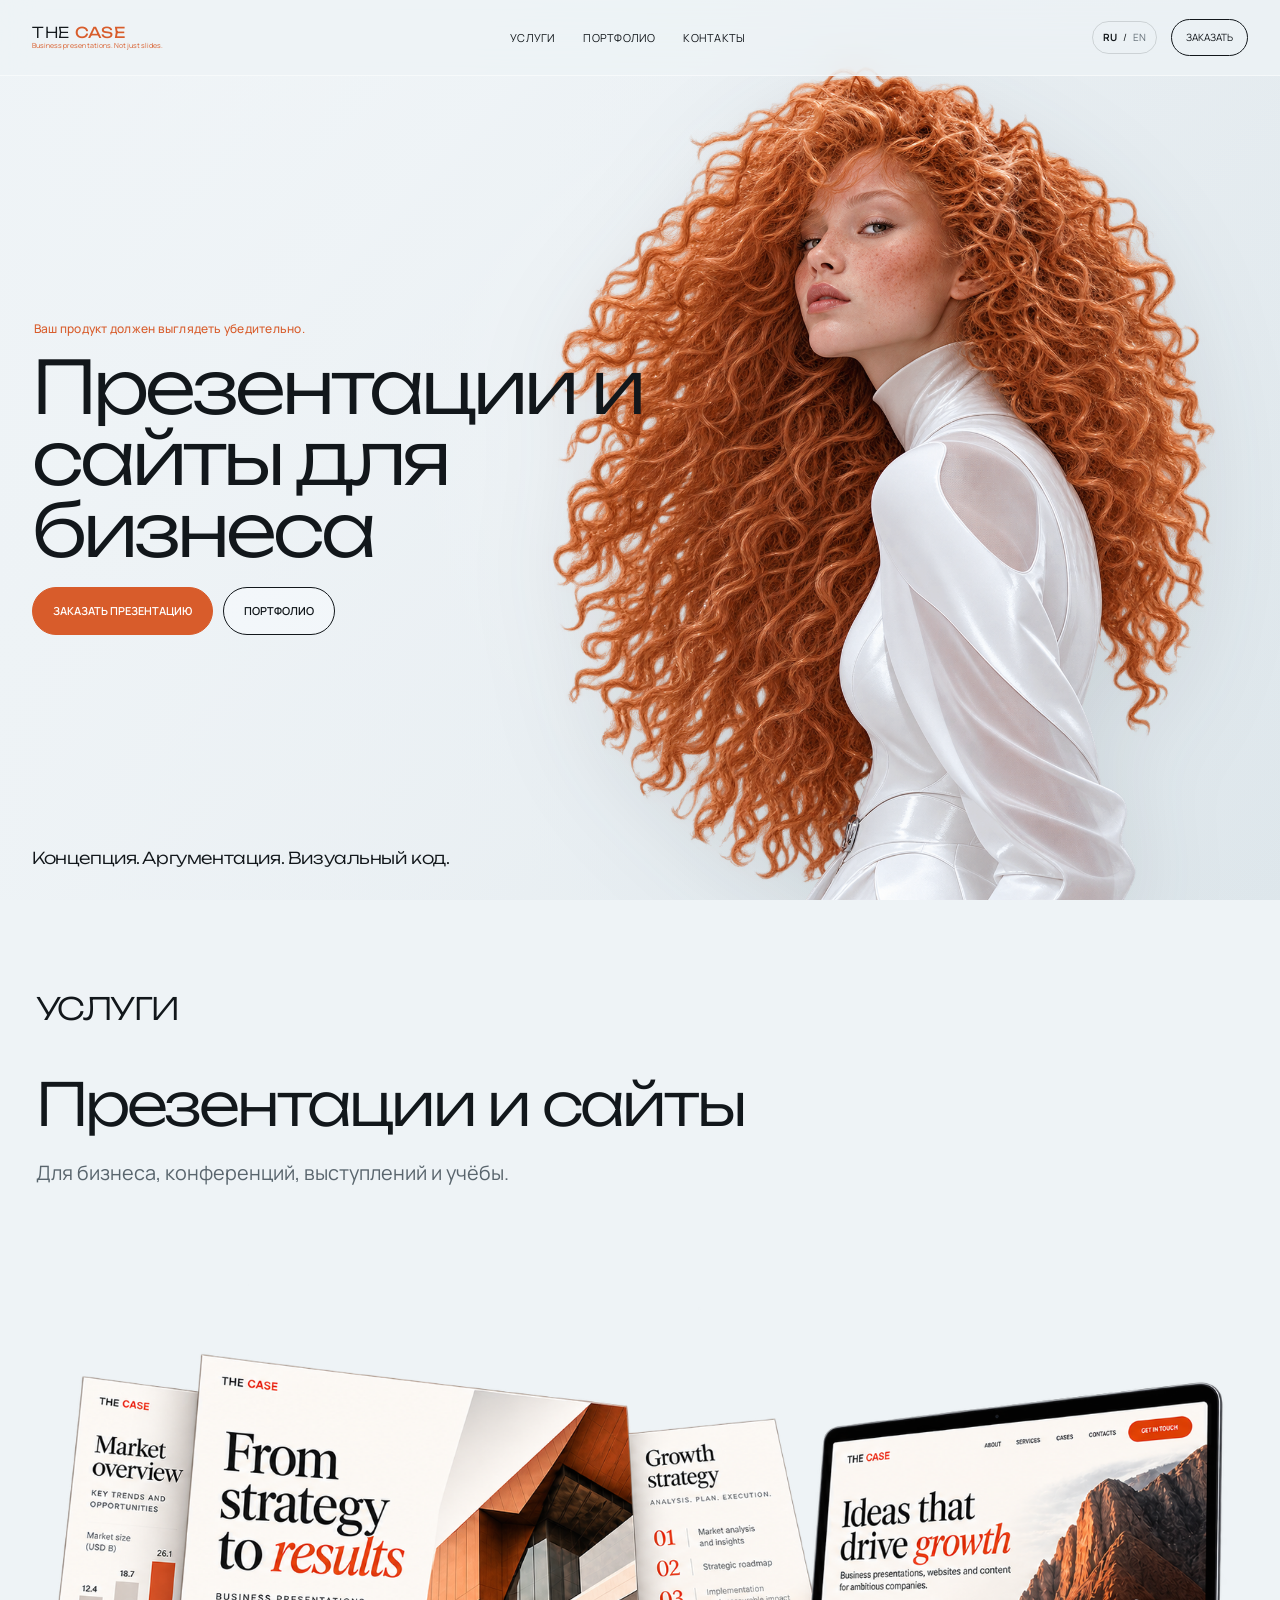
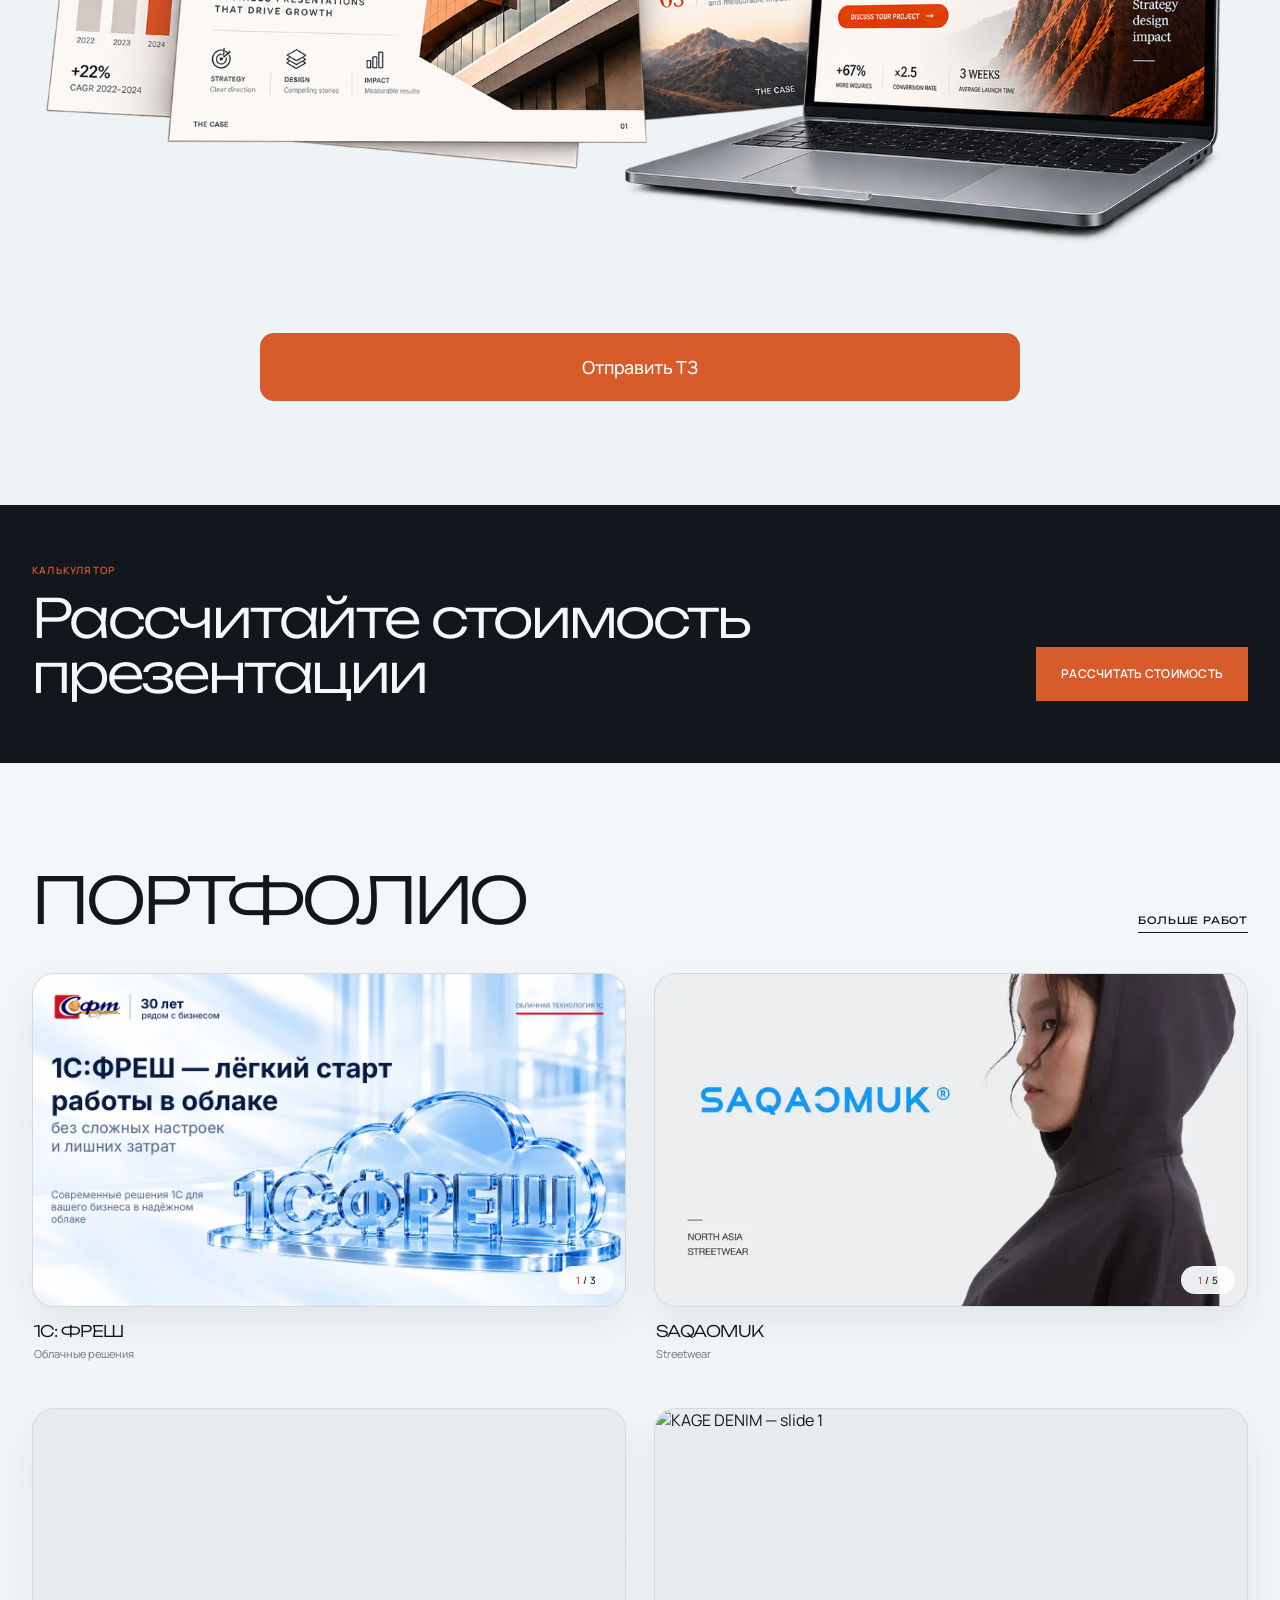
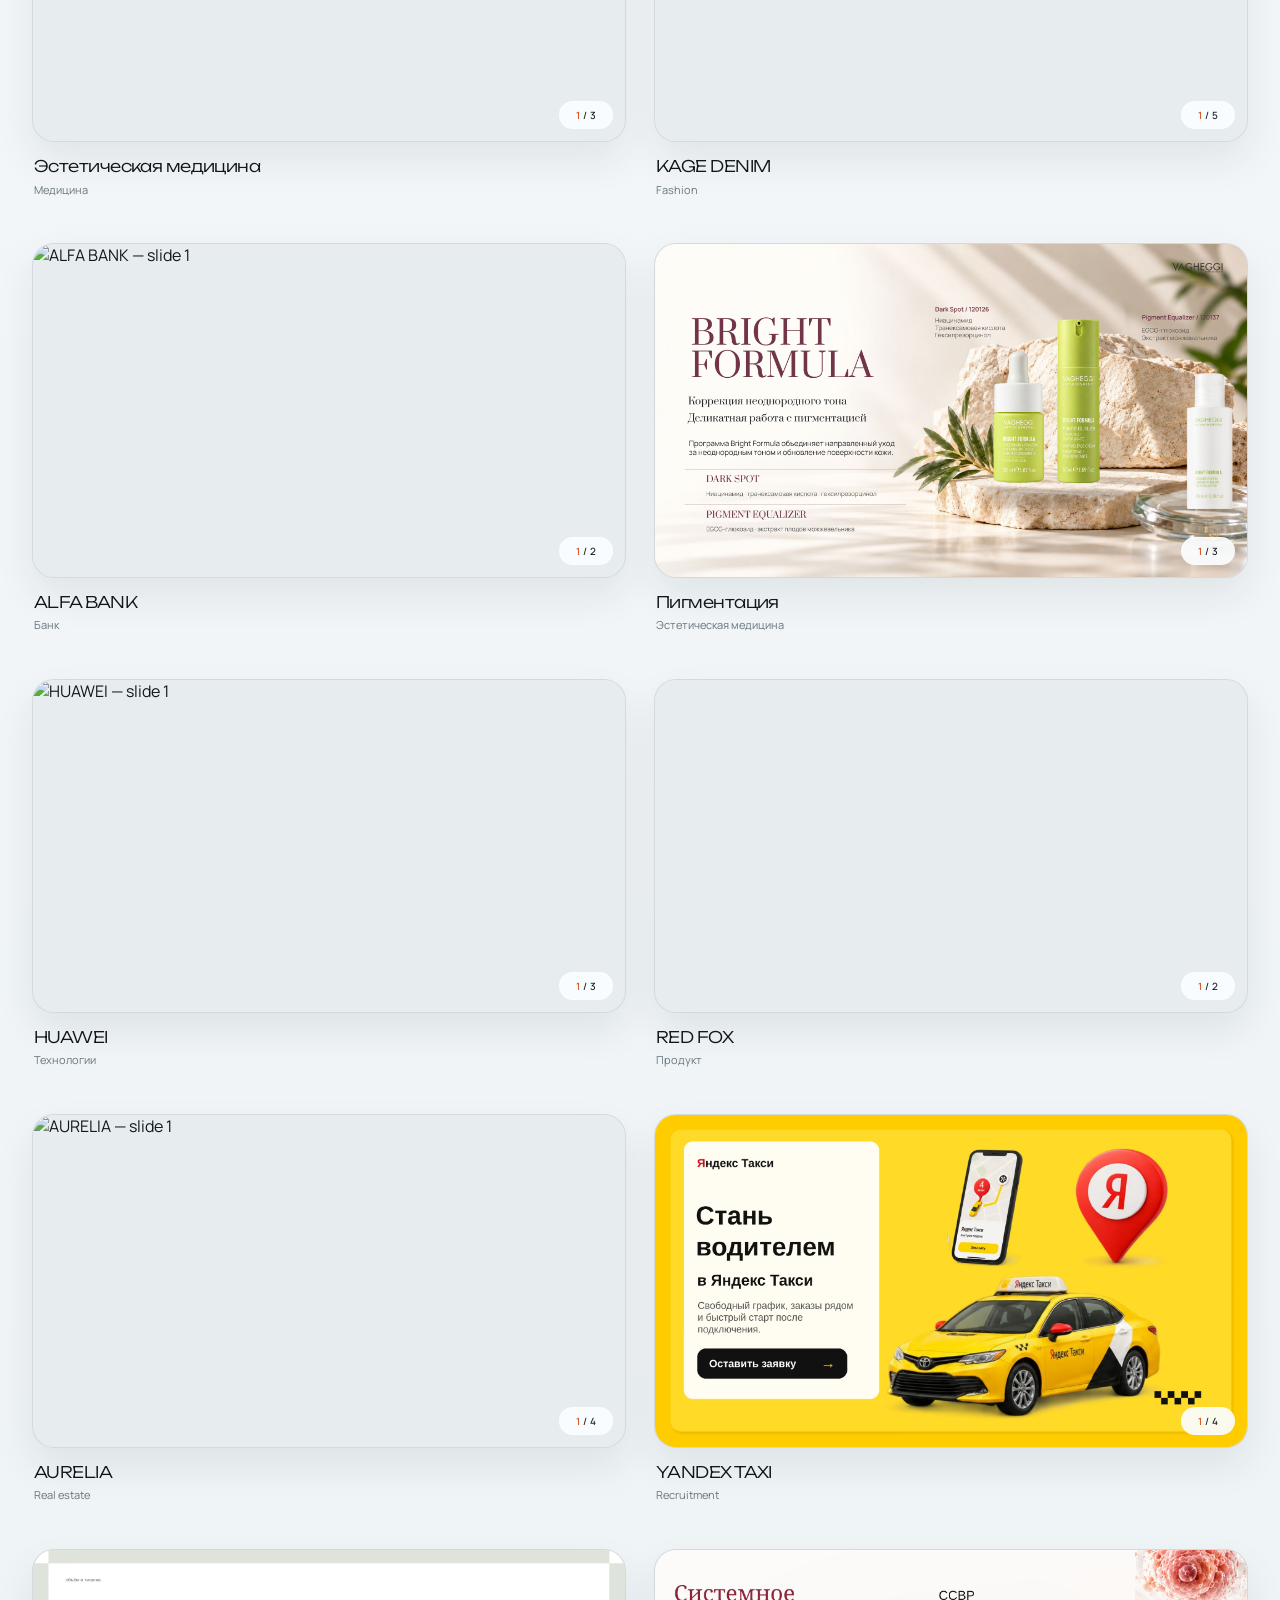
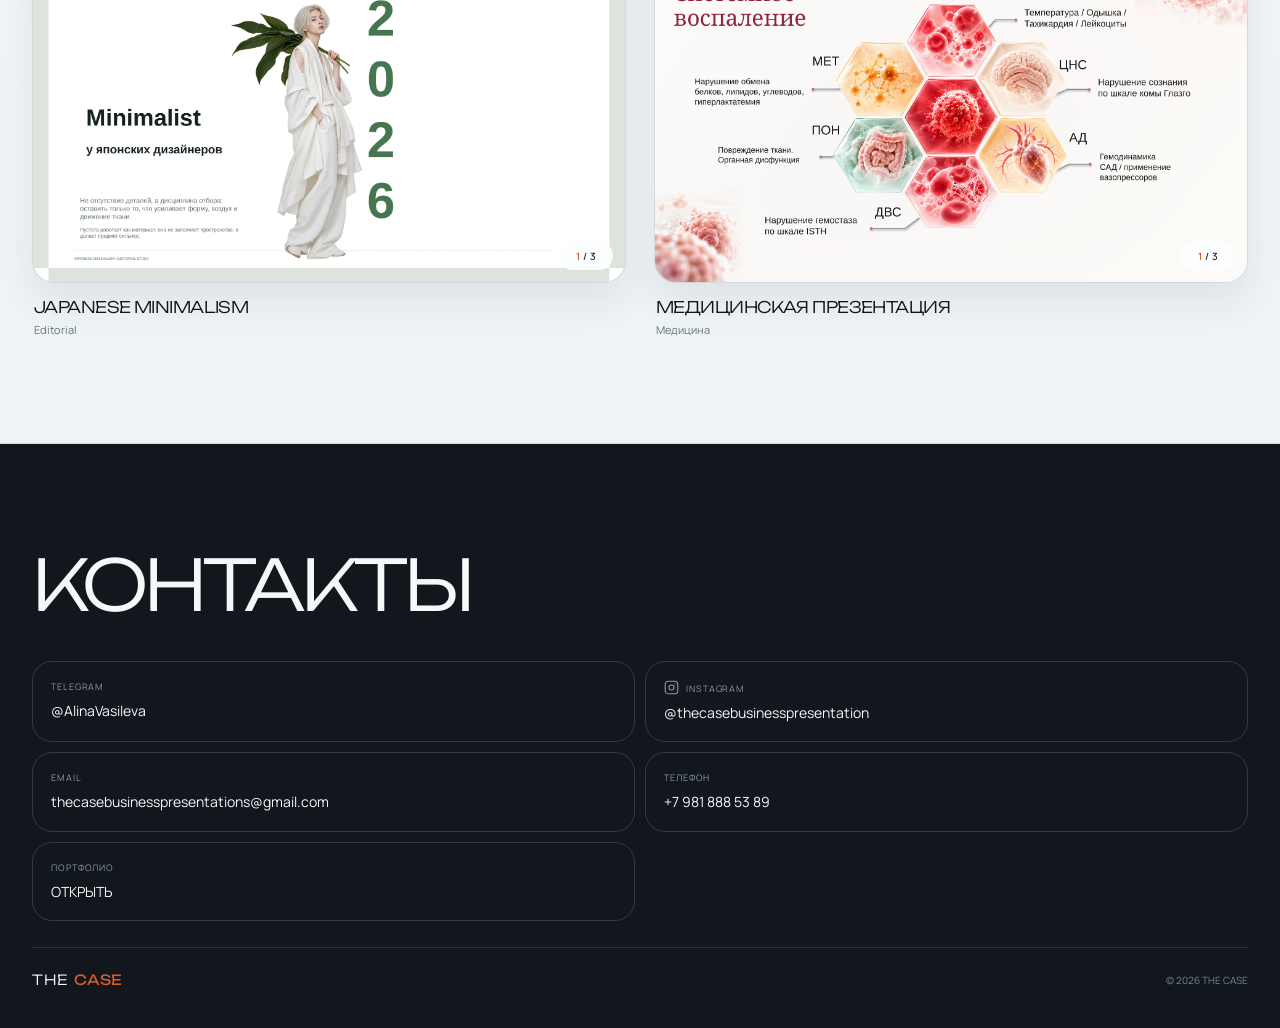
==== commit a68cec07: "Add aesthetic medicine and pigmentation portfolio cases" ====
--- a/index.html
+++ b/index.html
@@ -94,14 +94,16 @@
 <div class="cases-grid portfolio-eight">
 <article class="portfolio-card-pending" data-title="1С: ФРЕШ" data-order="1"><div class="case-viewport portfolio-light-viewport" aria-label="1С: ФРЕШ"></div><div class="case-meta"><div><h3>1С: ФРЕШ</h3><p data-ru="Облачные решения" data-en="Cloud solutions">Облачные решения</p></div></div></article>
 <article class="portfolio-card-pending" data-title="SAQAOMUK" data-order="2"><div class="case-viewport portfolio-light-viewport" aria-label="SAQAOMUK"></div><div class="case-meta"><div><h3>SAQAOMUK</h3><p data-ru="Streetwear" data-en="Streetwear">Streetwear</p></div></div></article>
-<article class="portfolio-card-pending" data-title="KAGE DENIM" data-order="3"><div class="case-viewport portfolio-light-viewport" aria-label="KAGE DENIM"></div><div class="case-meta"><div><h3>KAGE DENIM</h3><p data-ru="Fashion" data-en="Fashion">Fashion</p></div></div></article>
-<article class="portfolio-card-pending" data-title="ALFA BANK" data-order="4"><div class="case-viewport portfolio-light-viewport" aria-label="ALFA BANK"></div><div class="case-meta"><div><h3>ALFA BANK</h3><p data-ru="Банк" data-en="Banking">Банк</p></div></div></article>
-<article class="portfolio-card-pending" data-title="HUAWEI" data-order="5"><div class="case-viewport portfolio-light-viewport" aria-label="HUAWEI"></div><div class="case-meta"><div><h3>HUAWEI</h3><p data-ru="Технологии" data-en="Technology">Технологии</p></div></div></article>
-<article class="portfolio-card-pending" data-title="RED FOX" data-order="6"><div class="case-viewport portfolio-light-viewport" aria-label="RED FOX"></div><div class="case-meta"><div><h3>RED FOX</h3><p data-ru="Продукт" data-en="Product">Продукт</p></div></div></article>
-<article class="portfolio-card-pending" data-title="AURELIA" data-order="7"><div class="case-viewport portfolio-light-viewport" aria-label="AURELIA"></div><div class="case-meta"><div><h3>AURELIA</h3><p data-ru="Real estate" data-en="Real estate">Real estate</p></div></div></article>
-<article class="portfolio-card-pending" data-title="YANDEX TAXI" data-order="8"><div class="case-viewport portfolio-light-viewport" aria-label="YANDEX TAXI"></div><div class="case-meta"><div><h3>YANDEX TAXI</h3><p data-ru="Recruitment" data-en="Recruitment">Recruitment</p></div></div></article>
-<article class="portfolio-card-pending" data-title="JAPANESE MINIMALISM" data-order="9"><div class="case-viewport portfolio-light-viewport" aria-label="JAPANESE MINIMALISM"></div><div class="case-meta"><div><h3>JAPANESE MINIMALISM</h3><p data-ru="Editorial" data-en="Editorial">Editorial</p></div></div></article>
-<article class="portfolio-card-pending" data-title="МЕДИЦИНСКАЯ ПРЕЗЕНТАЦИЯ" data-order="10"><div class="case-viewport portfolio-light-viewport" aria-label="МЕДИЦИНСКАЯ ПРЕЗЕНТАЦИЯ"></div><div class="case-meta"><div><h3>МЕДИЦИНСКАЯ ПРЕЗЕНТАЦИЯ</h3><p data-ru="Медицина" data-en="Medical">Медицина</p></div></div></article>
+<article class="portfolio-card-pending" data-title="Эстетическая медицина" data-order="3"><div class="case-viewport portfolio-light-viewport" aria-label="Эстетическая медицина"></div><div class="case-meta"><div><h3>Эстетическая медицина</h3><p data-ru="Медицина" data-en="Aesthetic medicine">Медицина</p></div></div></article>
+<article class="portfolio-card-pending" data-title="KAGE DENIM" data-order="4"><div class="case-viewport portfolio-light-viewport" aria-label="KAGE DENIM"></div><div class="case-meta"><div><h3>KAGE DENIM</h3><p data-ru="Fashion" data-en="Fashion">Fashion</p></div></div></article>
+<article class="portfolio-card-pending" data-title="ALFA BANK" data-order="5"><div class="case-viewport portfolio-light-viewport" aria-label="ALFA BANK"></div><div class="case-meta"><div><h3>ALFA BANK</h3><p data-ru="Банк" data-en="Banking">Банк</p></div></div></article>
+<article class="portfolio-card-pending" data-title="Пигментация" data-order="6"><div class="case-viewport portfolio-light-viewport" aria-label="Пигментация"></div><div class="case-meta"><div><h3>Пигментация</h3><p data-ru="Эстетическая медицина" data-en="Aesthetic medicine">Эстетическая медицина</p></div></div></article>
+<article class="portfolio-card-pending" data-title="HUAWEI" data-order="7"><div class="case-viewport portfolio-light-viewport" aria-label="HUAWEI"></div><div class="case-meta"><div><h3>HUAWEI</h3><p data-ru="Технологии" data-en="Technology">Технологии</p></div></div></article>
+<article class="portfolio-card-pending" data-title="RED FOX" data-order="8"><div class="case-viewport portfolio-light-viewport" aria-label="RED FOX"></div><div class="case-meta"><div><h3>RED FOX</h3><p data-ru="Продукт" data-en="Product">Продукт</p></div></div></article>
+<article class="portfolio-card-pending" data-title="AURELIA" data-order="9"><div class="case-viewport portfolio-light-viewport" aria-label="AURELIA"></div><div class="case-meta"><div><h3>AURELIA</h3><p data-ru="Real estate" data-en="Real estate">Real estate</p></div></div></article>
+<article class="portfolio-card-pending" data-title="YANDEX TAXI" data-order="10"><div class="case-viewport portfolio-light-viewport" aria-label="YANDEX TAXI"></div><div class="case-meta"><div><h3>YANDEX TAXI</h3><p data-ru="Recruitment" data-en="Recruitment">Recruitment</p></div></div></article>
+<article class="portfolio-card-pending" data-title="JAPANESE MINIMALISM" data-order="11"><div class="case-viewport portfolio-light-viewport" aria-label="JAPANESE MINIMALISM"></div><div class="case-meta"><div><h3>JAPANESE MINIMALISM</h3><p data-ru="Editorial" data-en="Editorial">Editorial</p></div></div></article>
+<article class="portfolio-card-pending" data-title="МЕДИЦИНСКАЯ ПРЕЗЕНТАЦИЯ" data-order="12"><div class="case-viewport portfolio-light-viewport" aria-label="МЕДИЦИНСКАЯ ПРЕЗЕНТАЦИЯ"></div><div class="case-meta"><div><h3>МЕДИЦИНСКАЯ ПРЕЗЕНТАЦИЯ</h3><p data-ru="Медицина" data-en="Medical">Медицина</p></div></div></article>
 </div>
 </div>
 </section>
@@ -125,7 +127,7 @@
 </div>
 </div>
 </section>
-<script src="aurelia-portfolio.js?v=20261029-1c-first-borisov"></script>
+<script src="aurelia-portfolio.js?v=20261102-esthetic-pigmentation"></script>
 <script src="thecase.js?v=20260929-no-price"></script>
 </body>
 </html>
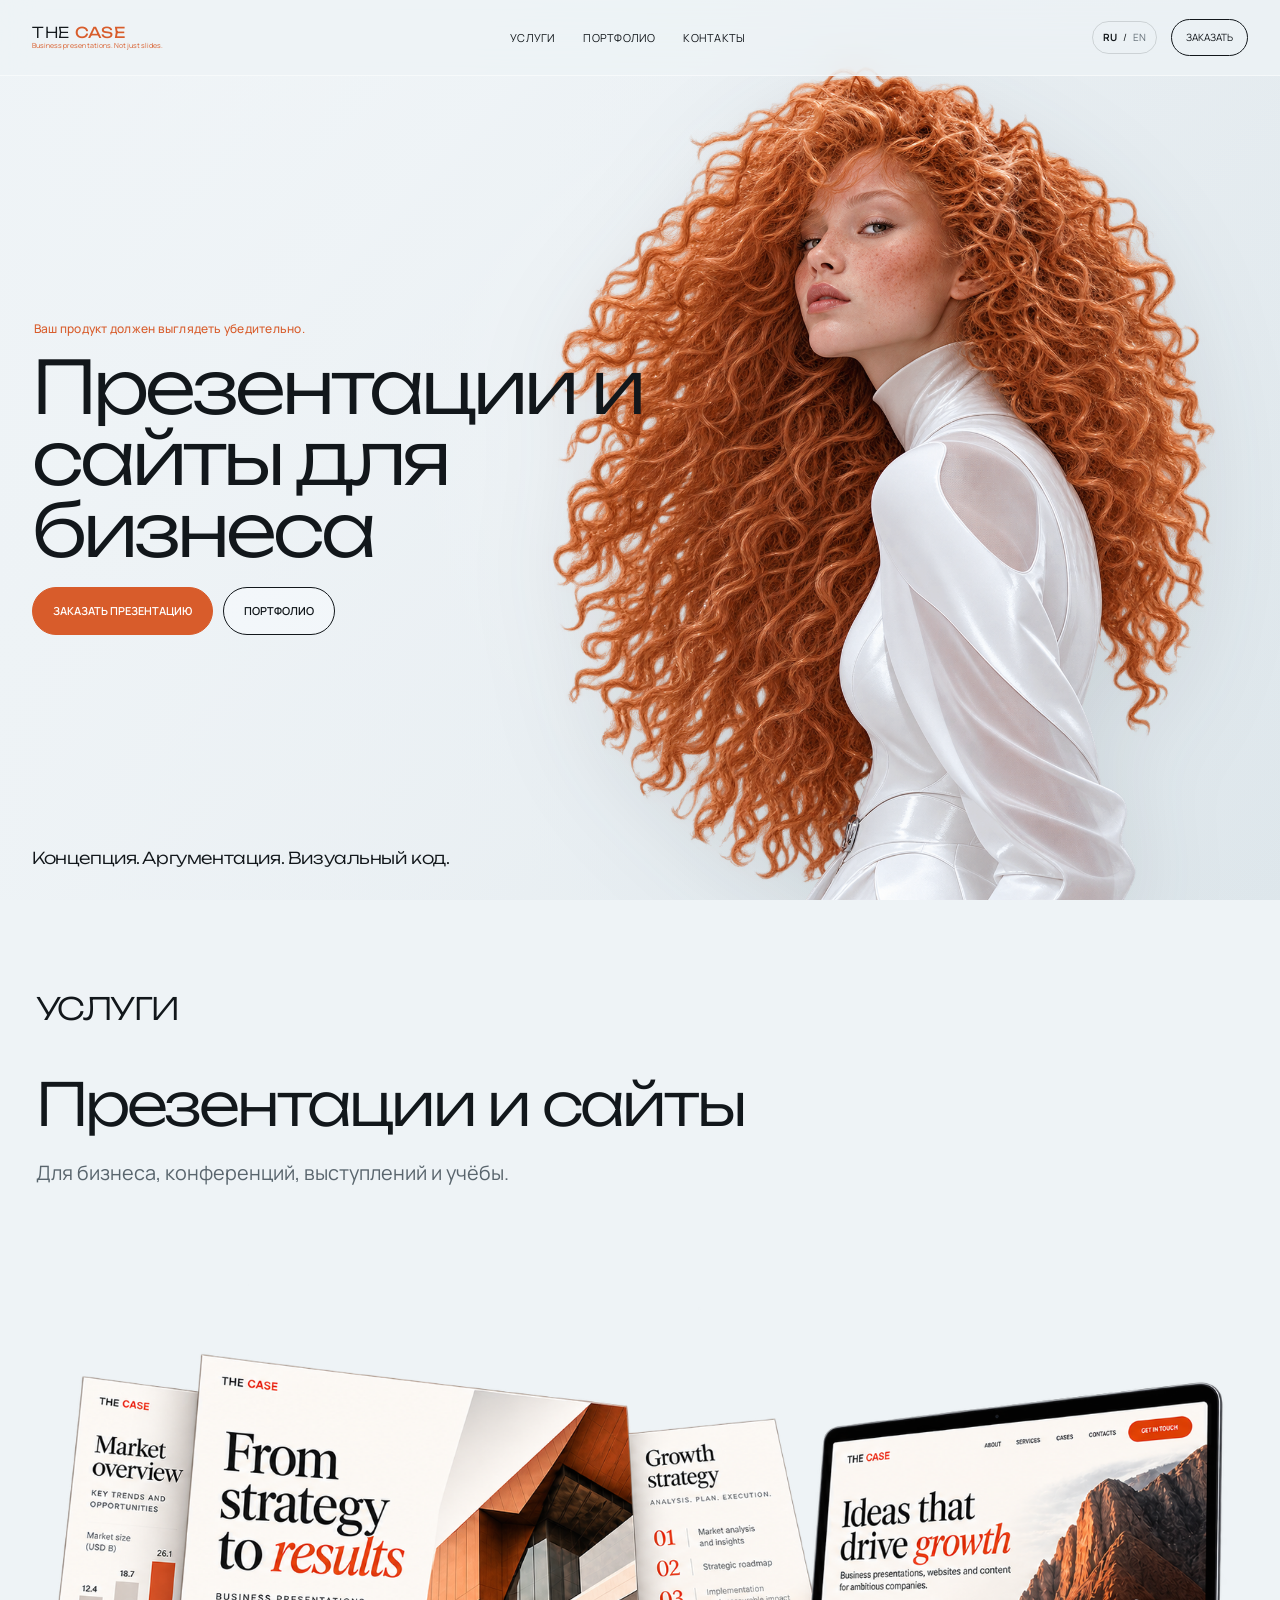
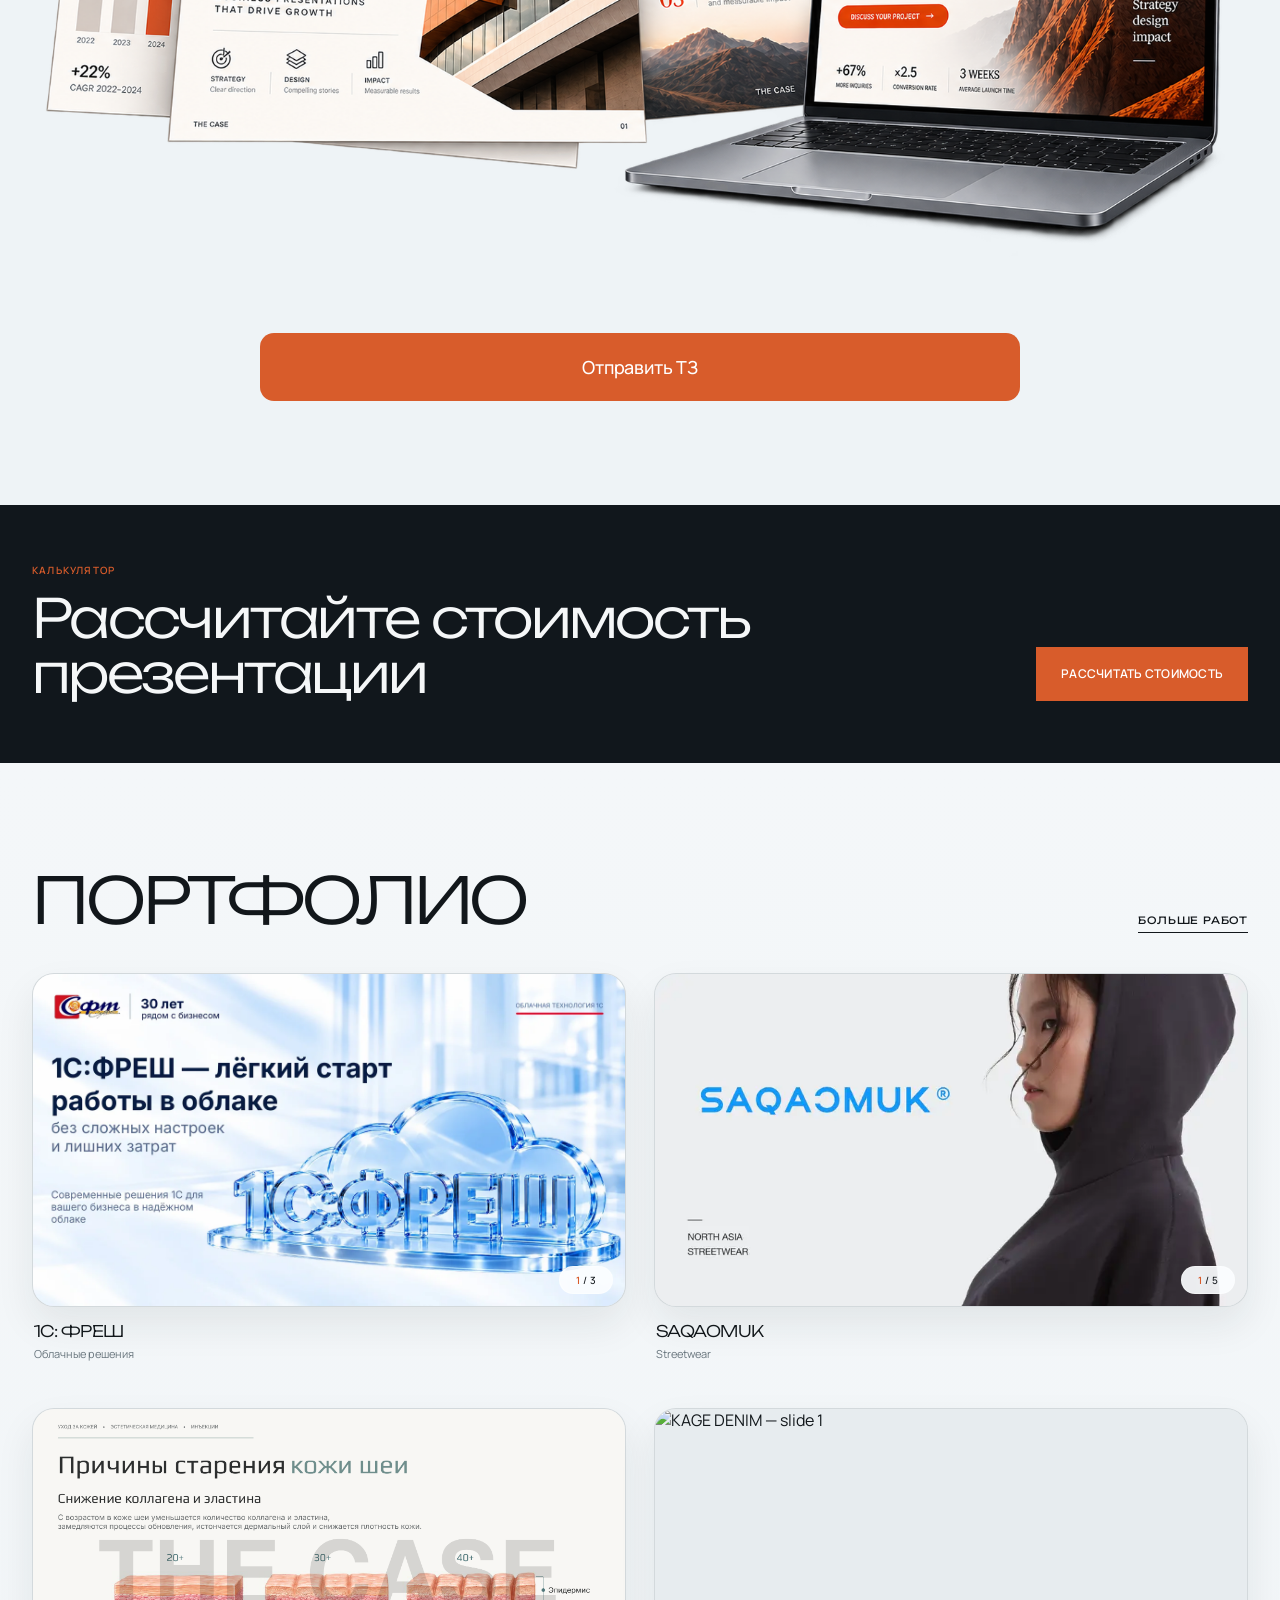
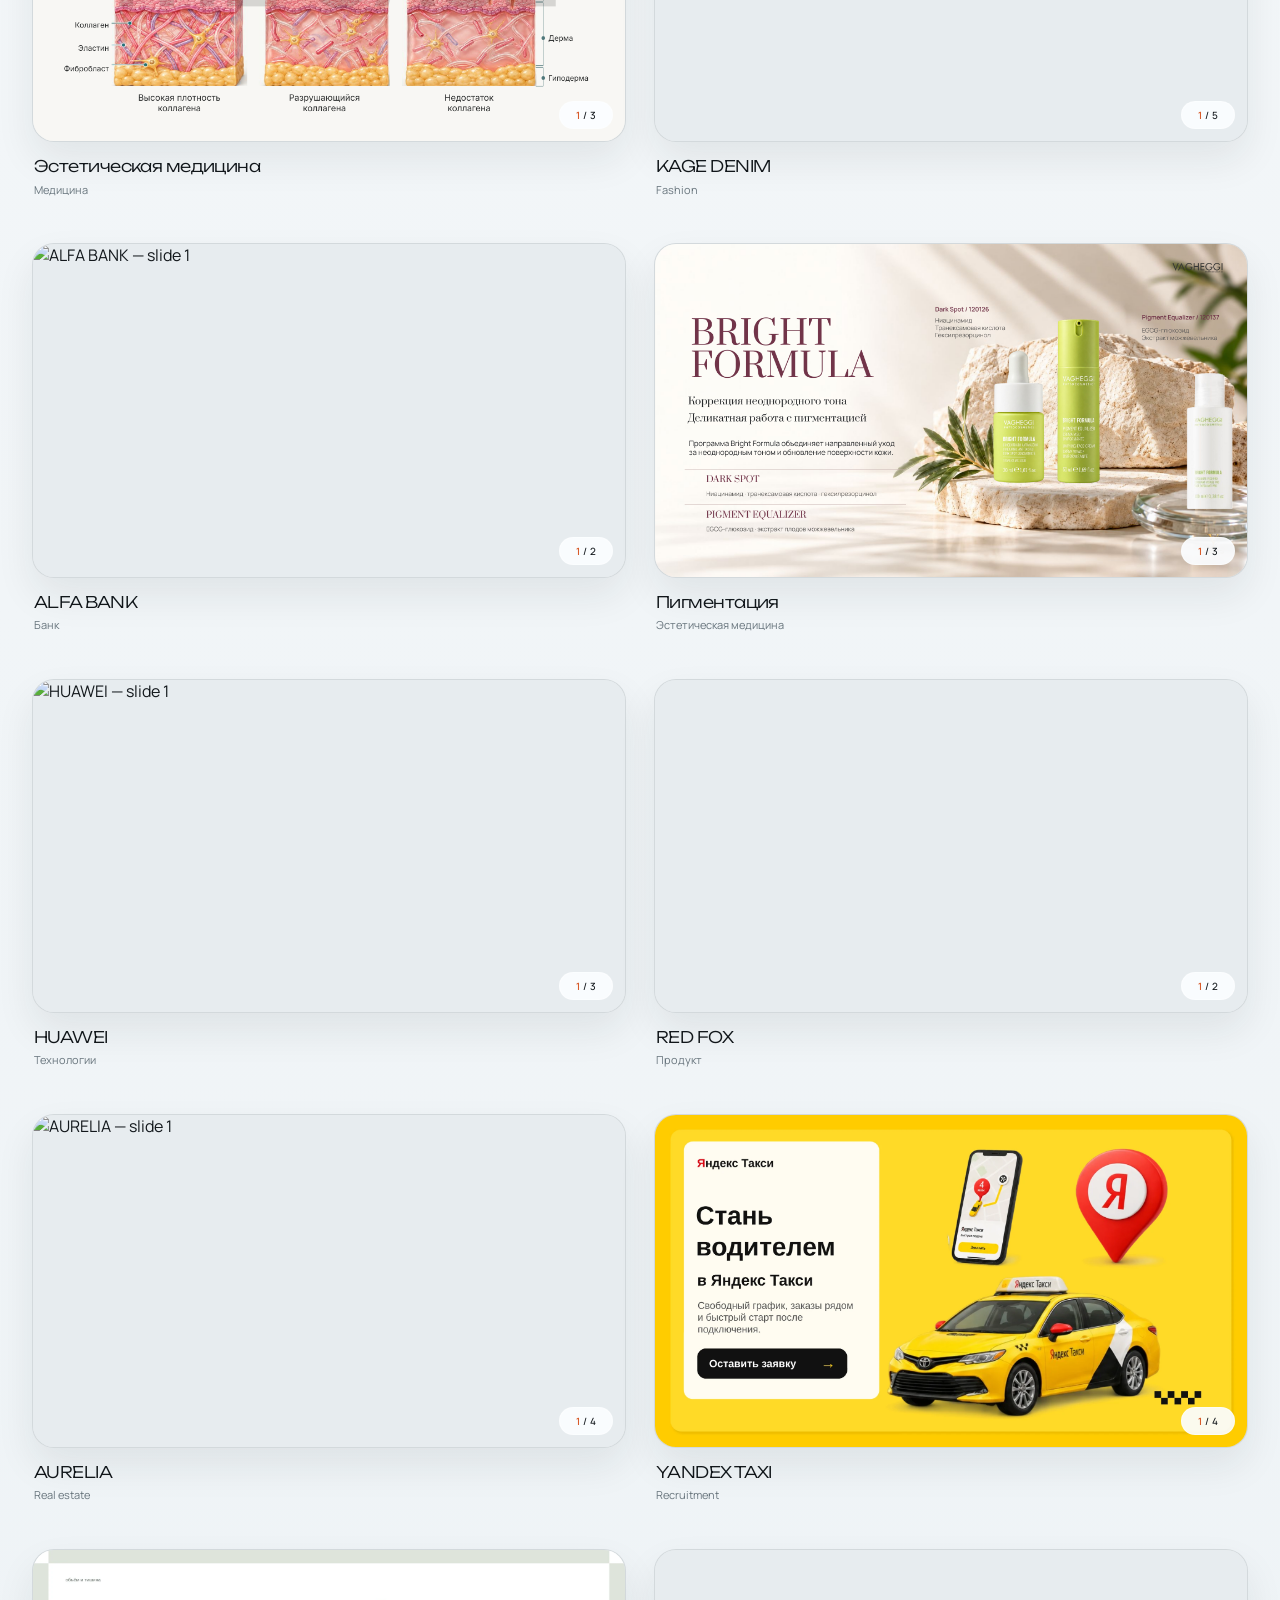
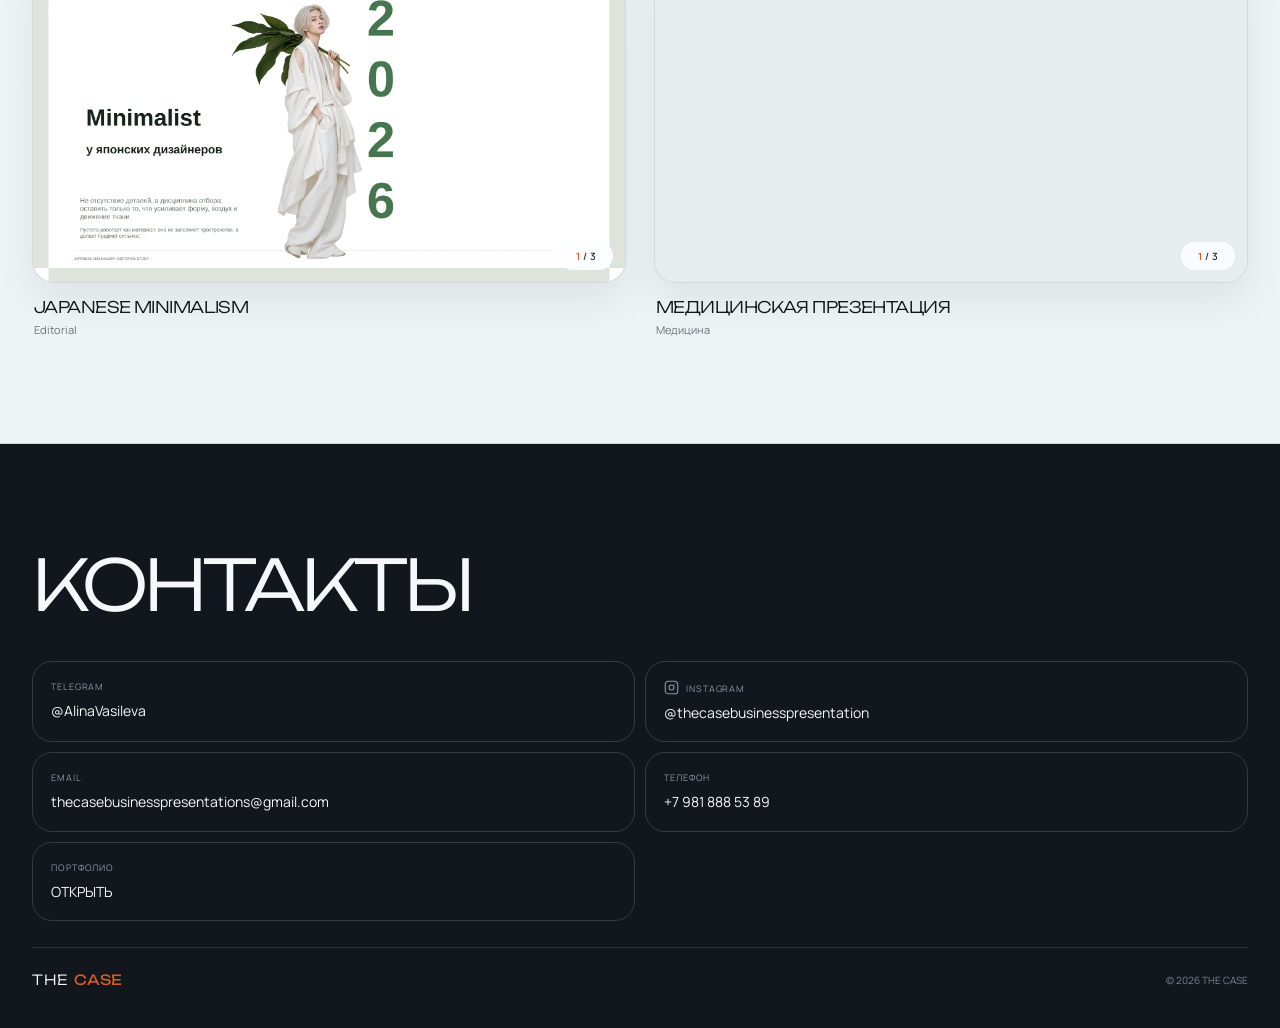
==== commit e6170b83: "Update all main site portfolio links to the new Drive folder" ====
--- a/index.html
+++ b/index.html
@@ -25,7 +25,7 @@
 </a>
 <nav aria-label="Main navigation" class="nav">
 <a data-en="SERVICES" data-ru="УСЛУГИ" href="#services">УСЛУГИ</a>
-<a data-en="PORTFOLIO" data-ru="ПОРТФОЛИО" href="https://drive.google.com/drive/folders/1e7F1UzYrb0wCvmVzVuNK_htp1Kd5JHQf" rel="noopener" target="_blank">ПОРТФОЛИО</a>
+<a data-en="PORTFOLIO" data-ru="ПОРТФОЛИО" href="https://drive.google.com/drive/folders/1at3GRiZUzbFGBvx59liBdJaRmXQnPaGI" rel="noopener" target="_blank">ПОРТФОЛИО</a>
 <a data-en="CONTACTS" data-ru="КОНТАКТЫ" href="#contact">КОНТАКТЫ</a>
 </nav>
 <div class="head-actions">
@@ -51,7 +51,7 @@
 </h1>
 <div class="hero-actions">
 <a class="button primary" data-en="START A PROJECT" data-ru="ОБСУДИТЬ ПРОЕКТ" href="https://t.me/AlinaVasileva" rel="noopener" target="_blank">ОБСУДИТЬ ПРОЕКТ</a>
-<a class="button ghost" data-en="PORTFOLIO" data-ru="ПОРТФОЛИО" href="https://drive.google.com/drive/folders/1e7F1UzYrb0wCvmVzVuNK_htp1Kd5JHQf" rel="noopener" target="_blank">ПОРТФОЛИО</a>
+<a class="button ghost" data-en="PORTFOLIO" data-ru="ПОРТФОЛИО" href="https://drive.google.com/drive/folders/1at3GRiZUzbFGBvx59liBdJaRmXQnPaGI" rel="noopener" target="_blank">ПОРТФОЛИО</a>
 </div>
 </div>
 <div aria-label="Approach" class="hero-facts">
@@ -89,7 +89,7 @@
 <div>
 <h2 data-en="SELECTED WORK" data-ru="ПРИМЕРЫ ПРЕЗЕНТАЦИЙ">ПРИМЕРЫ ПРЕЗЕНТАЦИЙ</h2>
 </div>
-<a class="portfolio-link" href="https://drive.google.com/drive/folders/1e7F1UzYrb0wCvmVzVuNK_htp1Kd5JHQf" rel="noopener" target="_blank"><span data-en="FULL PORTFOLIO" data-ru="ВСЁ ПОРТФОЛИО">ВСЁ ПОРТФОЛИО</span></a>
+<a class="portfolio-link" href="https://drive.google.com/drive/folders/1at3GRiZUzbFGBvx59liBdJaRmXQnPaGI" rel="noopener" target="_blank"><span data-en="FULL PORTFOLIO" data-ru="ВСЁ ПОРТФОЛИО">ВСЁ ПОРТФОЛИО</span></a>
 </div>
 <div class="cases-grid portfolio-eight">
 <article class="portfolio-card-pending" data-title="1С: ФРЕШ" data-order="1"><div class="case-viewport portfolio-light-viewport" aria-label="1С: ФРЕШ"></div><div class="case-meta"><div><h3>1С: ФРЕШ</h3><p data-ru="Облачные решения" data-en="Cloud solutions">Облачные решения</p></div></div></article>
@@ -118,7 +118,7 @@
 <a href="https://www.instagram.com/thecasebusinesspresentation/" rel="noopener noreferrer" target="_blank" aria-label="Instagram THE CASE — @thecasebusinesspresentation"><span><svg aria-hidden="true" focusable="false" width="15" height="15" viewBox="0 0 24 24" fill="none" stroke="currentColor" stroke-width="1.8" stroke-linecap="round" stroke-linejoin="round" style="vertical-align:-3px;margin-right:7px"><rect x="2" y="2" width="20" height="20" rx="5"></rect><circle cx="12" cy="12" r="4"></circle><circle cx="17.5" cy="6.5" r="1" fill="currentColor" stroke="none"></circle></svg>INSTAGRAM</span><b>@thecasebusinesspresentation</b></a>
 <a href="mailto:thecasebusinesspresentations@gmail.com"><span>EMAIL</span><b>thecasebusinesspresentations@gmail.com</b></a>
 <a href="tel:+79818885389"><span data-en="PHONE" data-ru="ТЕЛЕФОН">ТЕЛЕФОН</span><b>+7 981 888 53 89</b></a>
-<a href="https://drive.google.com/drive/folders/1e7F1UzYrb0wCvmVzVuNK_htp1Kd5JHQf" rel="noopener" target="_blank"><span data-en="PORTFOLIO" data-ru="ПОРТФОЛИО">ПОРТФОЛИО</span><b data-en="OPEN" data-ru="ОТКРЫТЬ">ОТКРЫТЬ</b></a>
+<a href="https://drive.google.com/drive/folders/1at3GRiZUzbFGBvx59liBdJaRmXQnPaGI" rel="noopener" target="_blank"><span data-en="PORTFOLIO" data-ru="ПОРТФОЛИО">ПОРТФОЛИО</span><b data-en="OPEN" data-ru="ОТКРЫТЬ">ОТКРЫТЬ</b></a>
 </div>
 </div>
 <div class="footer-row">
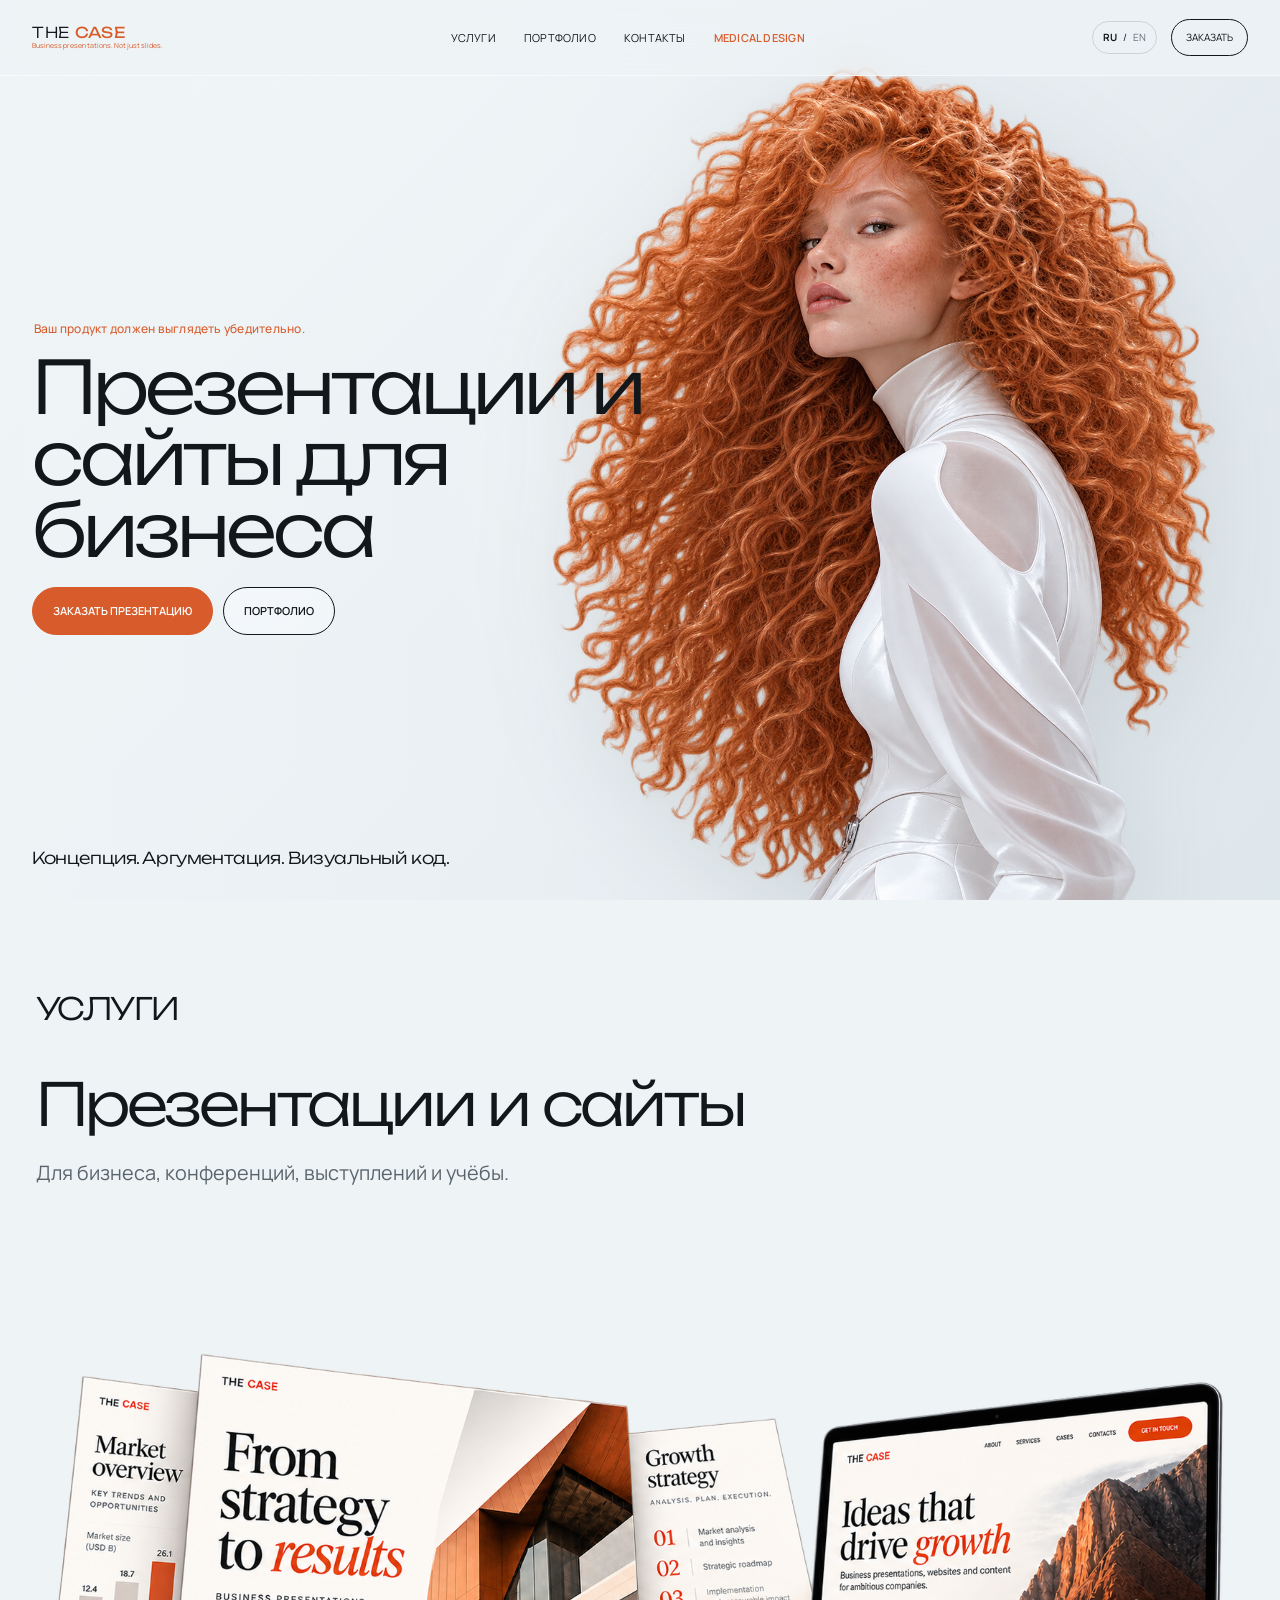
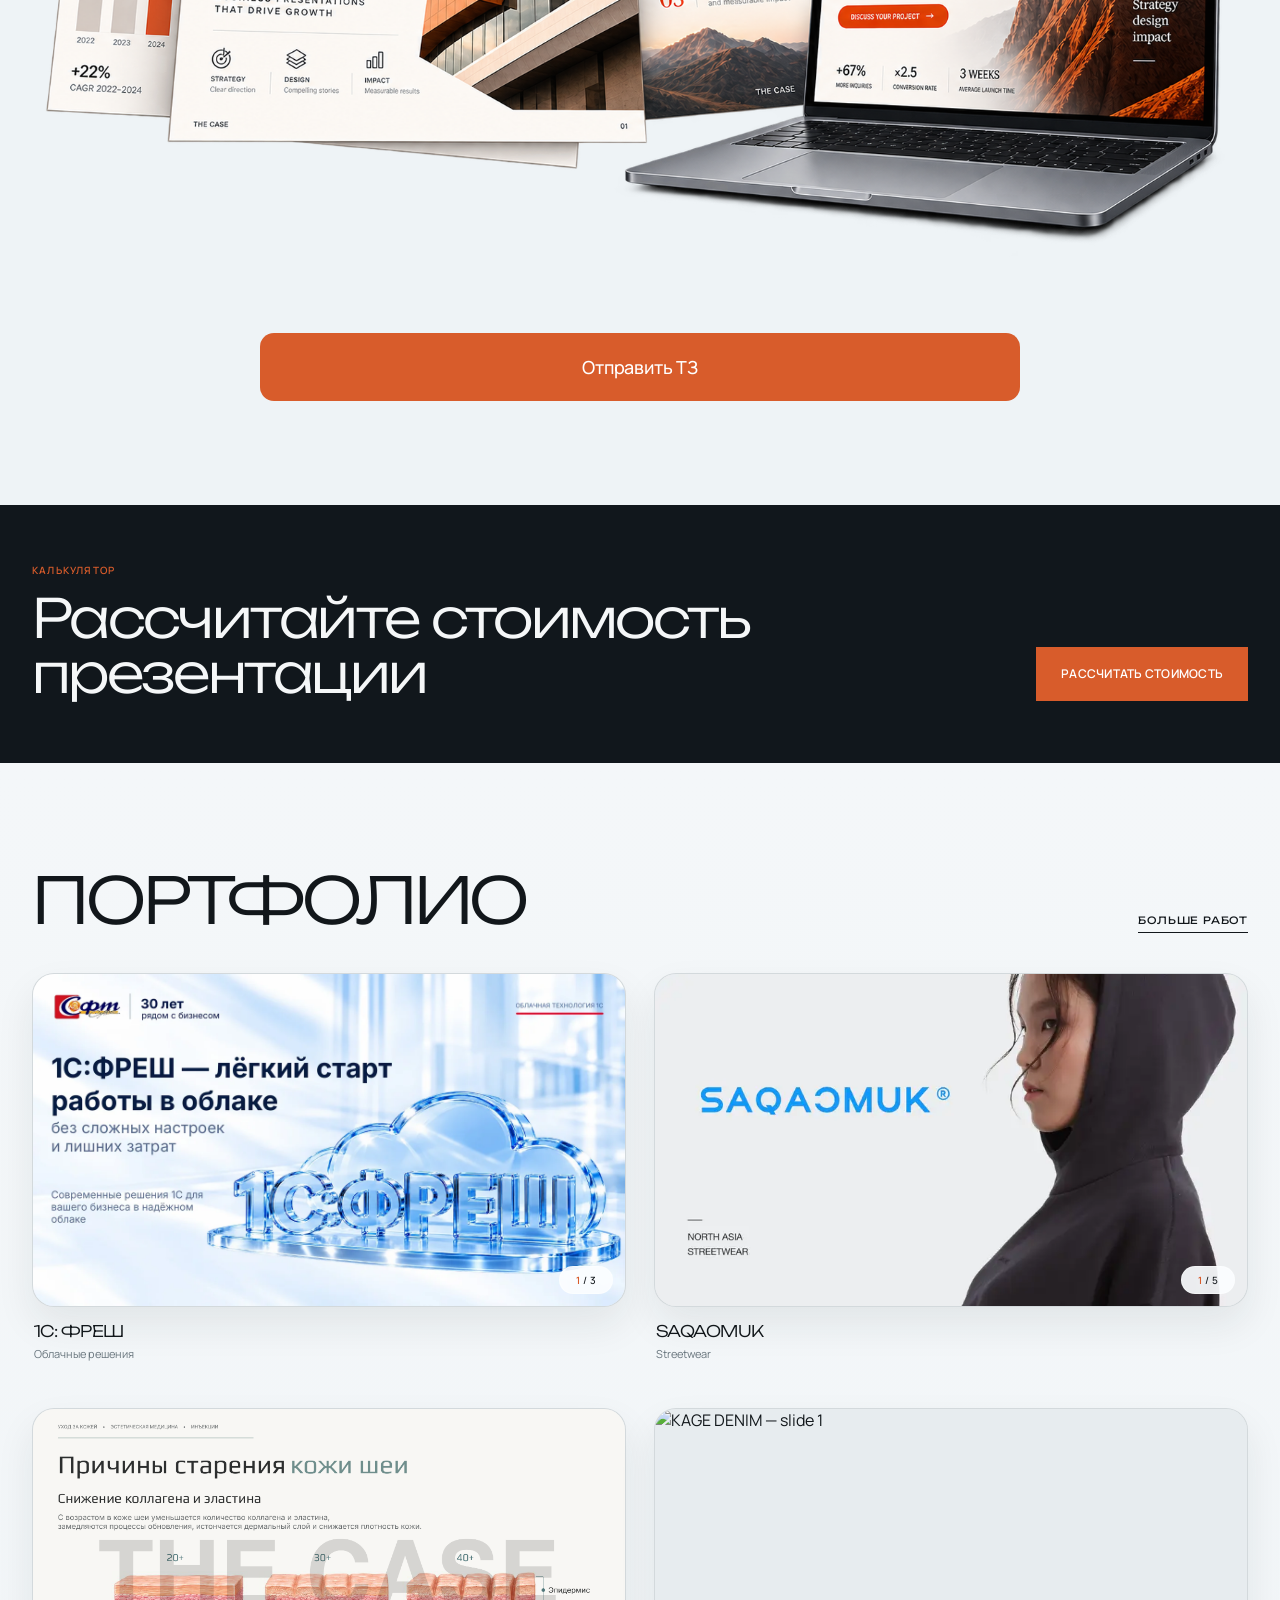
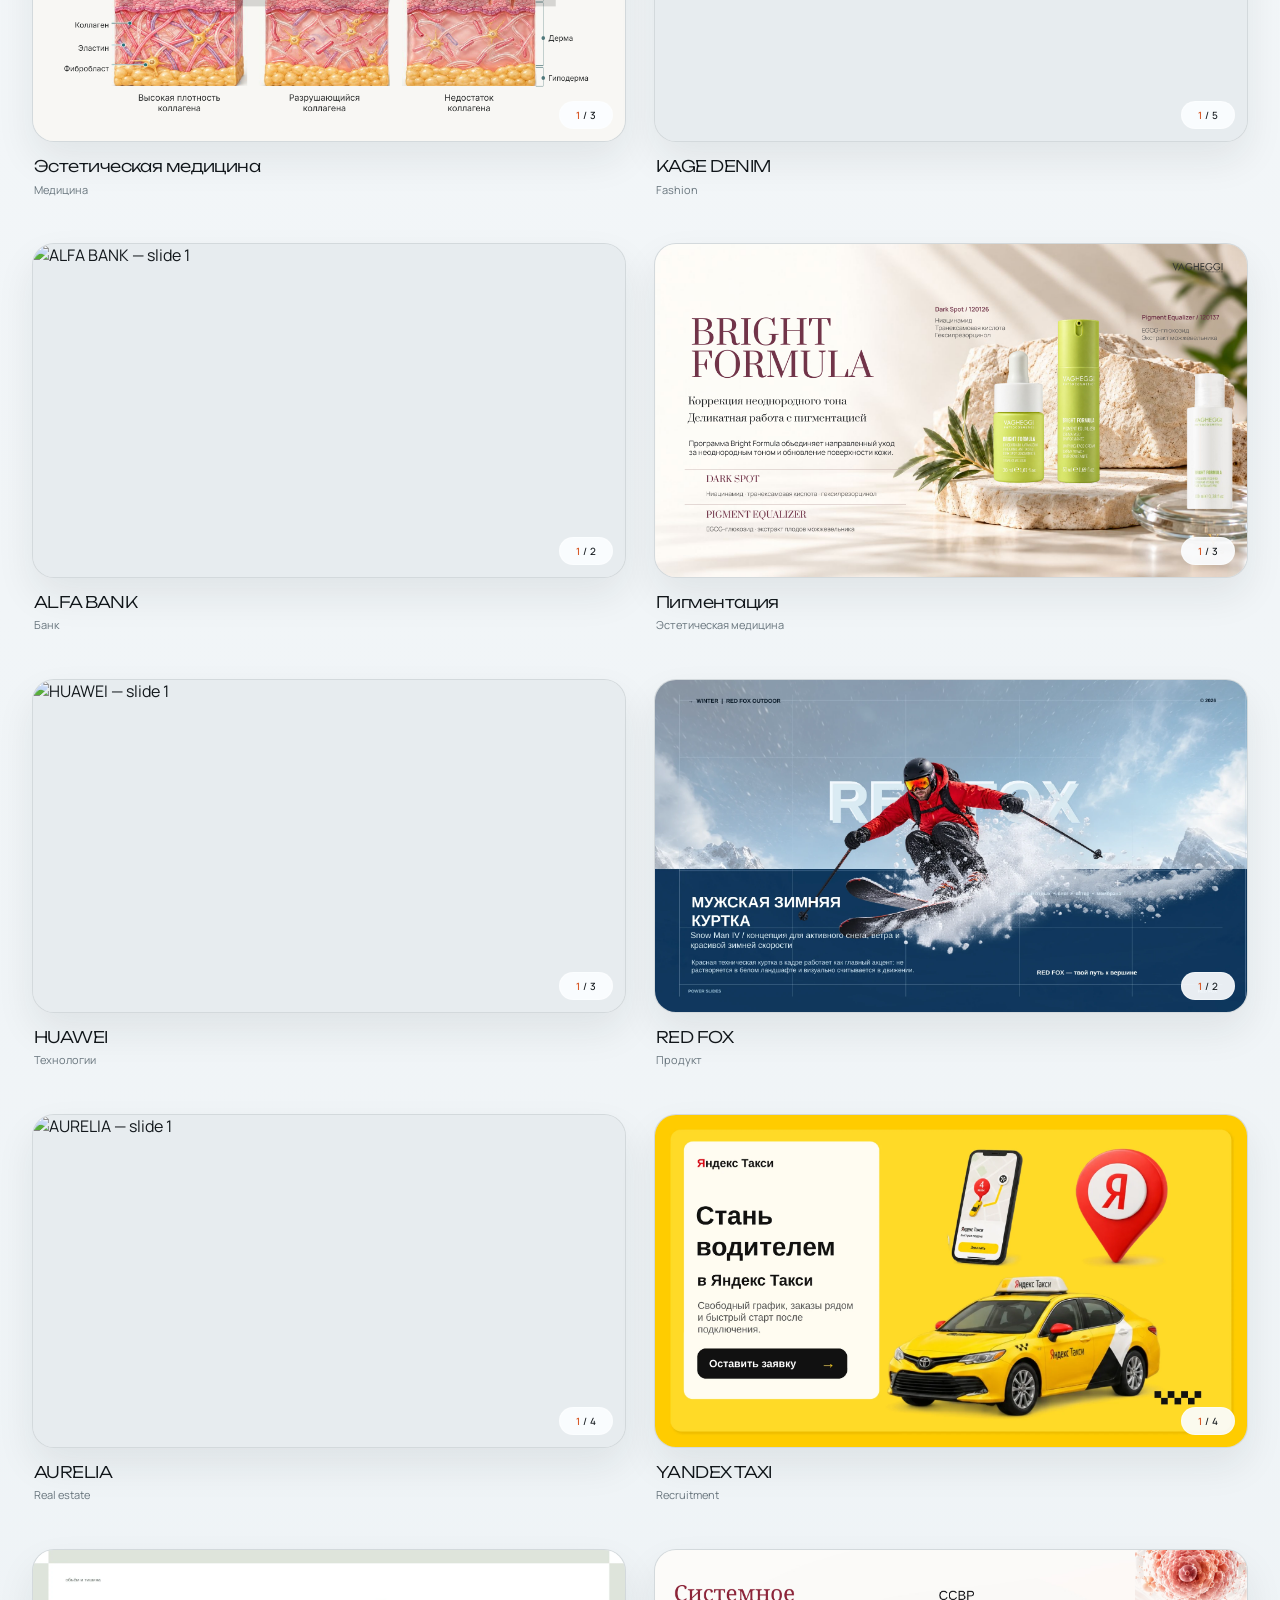
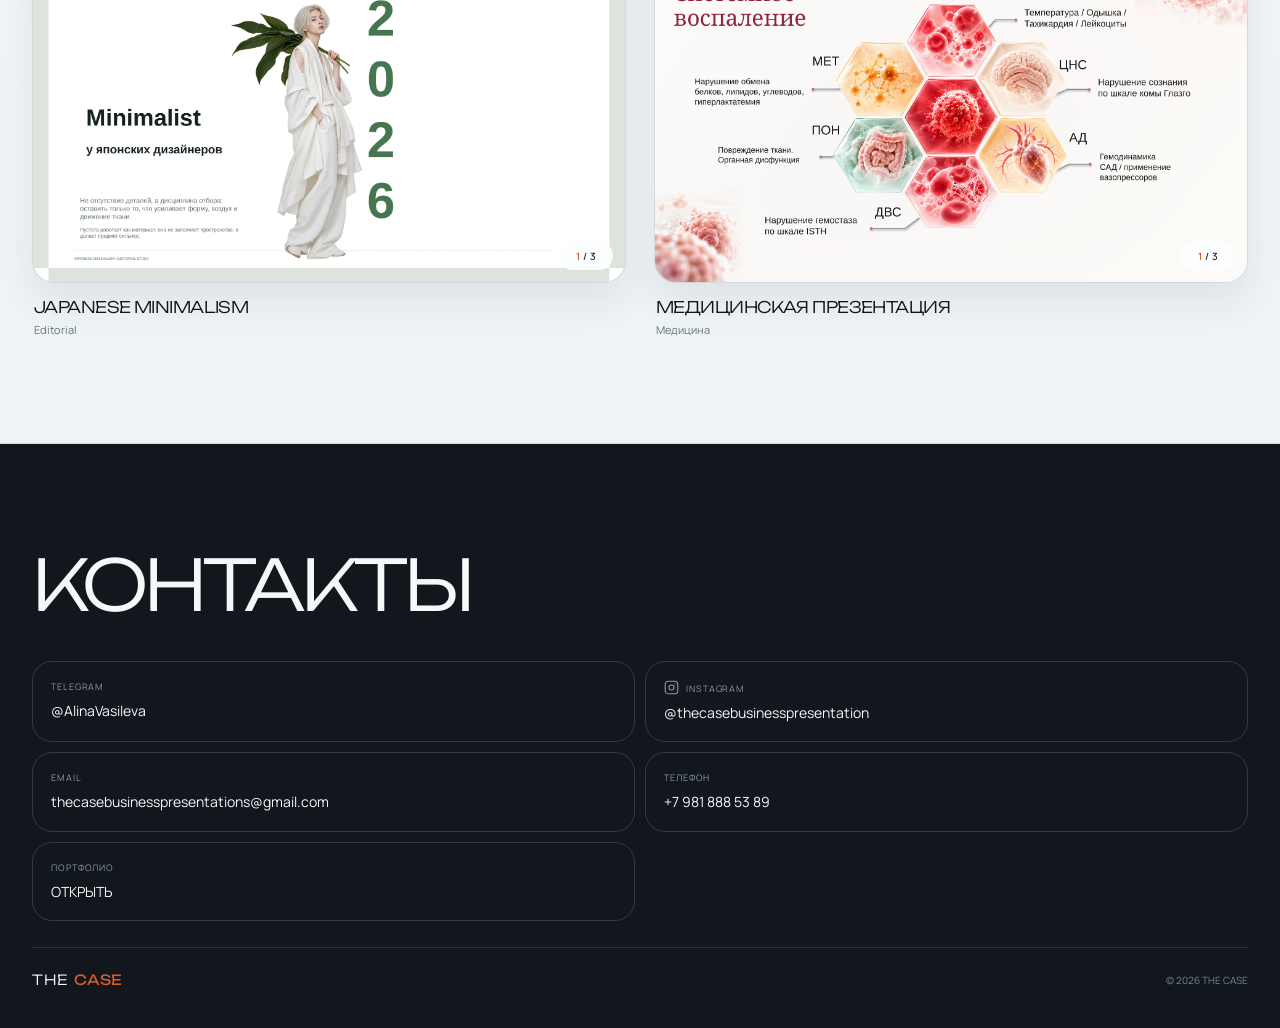
==== commit 3b69fd9e: "Add MEDICAL DESIGN to both languages and visible return link from medical page" ====
--- a/index.html
+++ b/index.html
@@ -27,8 +27,10 @@
 <a data-en="SERVICES" data-ru="УСЛУГИ" href="#services">УСЛУГИ</a>
 <a data-en="PORTFOLIO" data-ru="ПОРТФОЛИО" href="https://drive.google.com/drive/folders/1at3GRiZUzbFGBvx59liBdJaRmXQnPaGI" rel="noopener" target="_blank">ПОРТФОЛИО</a>
 <a data-en="CONTACTS" data-ru="КОНТАКТЫ" href="#contact">КОНТАКТЫ</a>
+<a class="medical-nav-link" data-en="MEDICAL DESIGN" data-ru="MEDICAL DESIGN" href="medical/index.html">MEDICAL DESIGN</a>
 </nav>
 <div class="head-actions">
+<a class="medical-mobile-link" data-en="MEDICAL DESIGN" data-ru="MEDICAL DESIGN" href="medical/index.html">MEDICAL DESIGN</a>
 <div aria-label="Language" class="lang-switch" role="group">
 <button class="lang-btn is-active" data-lang="ru" type="button">RU</button>
 <span>/</span>
--- a/thecase-v3.css
+++ b/thecase-v3.css
@@ -142,3 +142,12 @@
   .calculator-promo h2{font-size:clamp(28px,8.5vw,38px);max-width:92%}
   .calculator-promo-link{width:100%;margin-top:28px;min-height:56px}
 }
+
+/* THE CASE: MEDICAL DESIGN navigation in both language states */
+.nav .medical-nav-link{color:var(--orange);white-space:nowrap;font-weight:600}
+.nav .medical-nav-link:hover{color:#b74b20}
+.medical-mobile-link{display:none;font-family:var(--m);font-size:11px;font-weight:600;color:var(--orange);white-space:nowrap;letter-spacing:0}
+@media(min-width:981px) and (max-width:1130px){.nav{gap:17px}}
+@media(max-width:980px){.head-actions .medical-mobile-link{display:inline-flex;align-items:center}.head-actions{gap:12px}}
+@media(max-width:640px){.head-actions{gap:8px}.head-actions .medical-mobile-link{font-size:9px;letter-spacing:-.02em}}
+@media(max-width:360px){.head-inner{gap:7px}.head-actions{gap:6px}.head-actions .medical-mobile-link{font-size:8.5px}}
